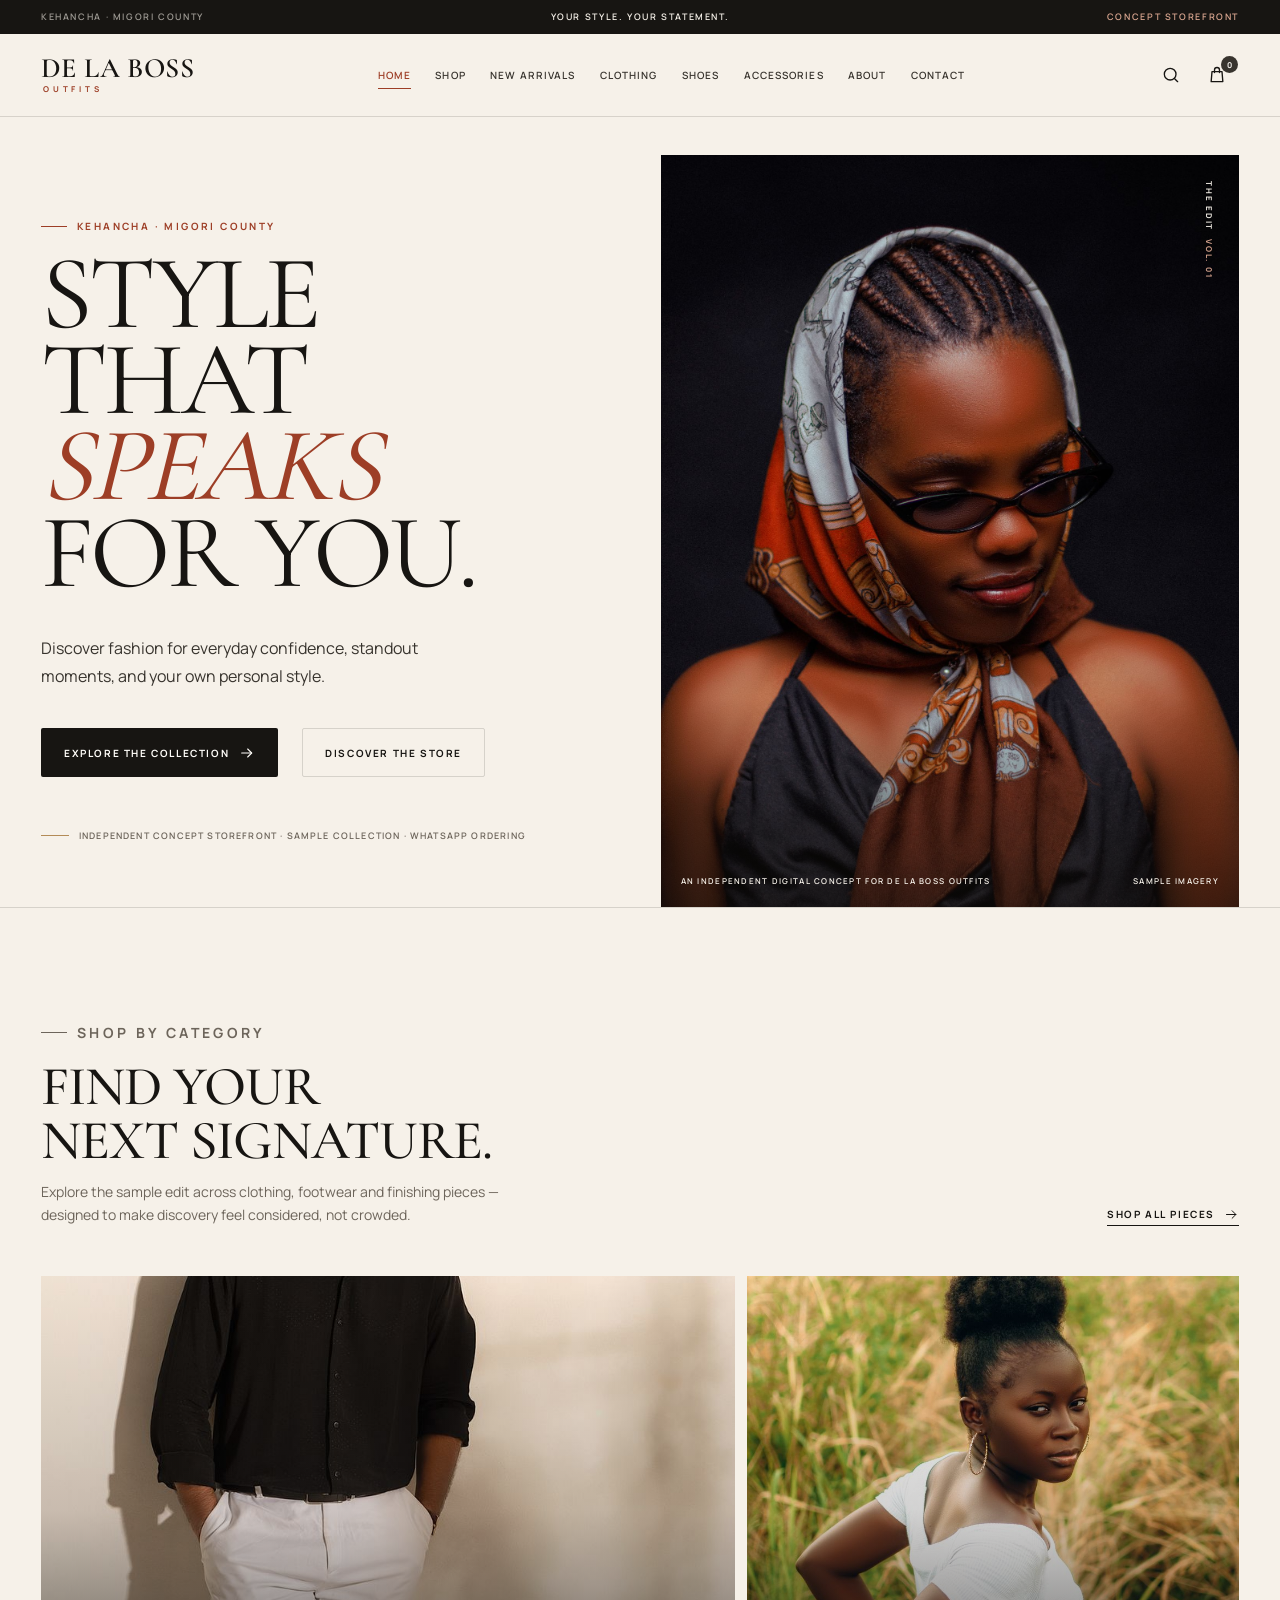
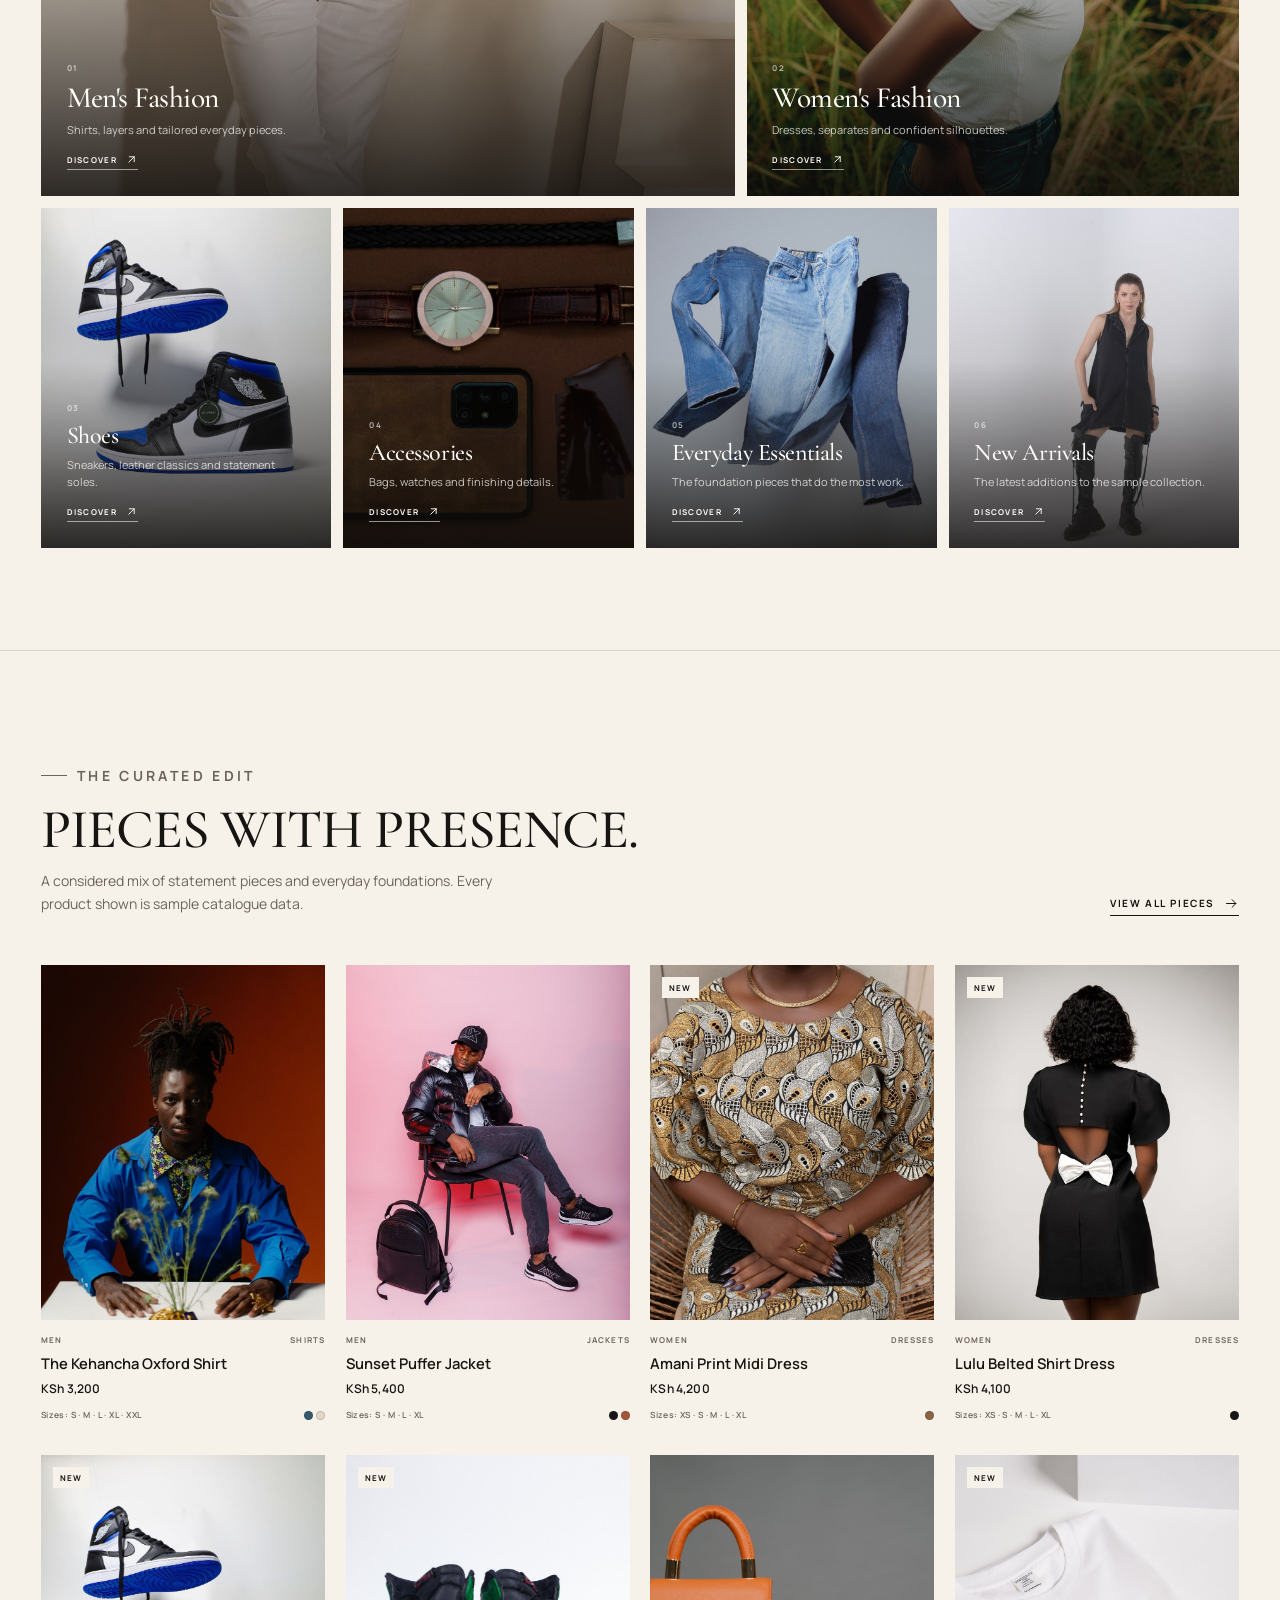
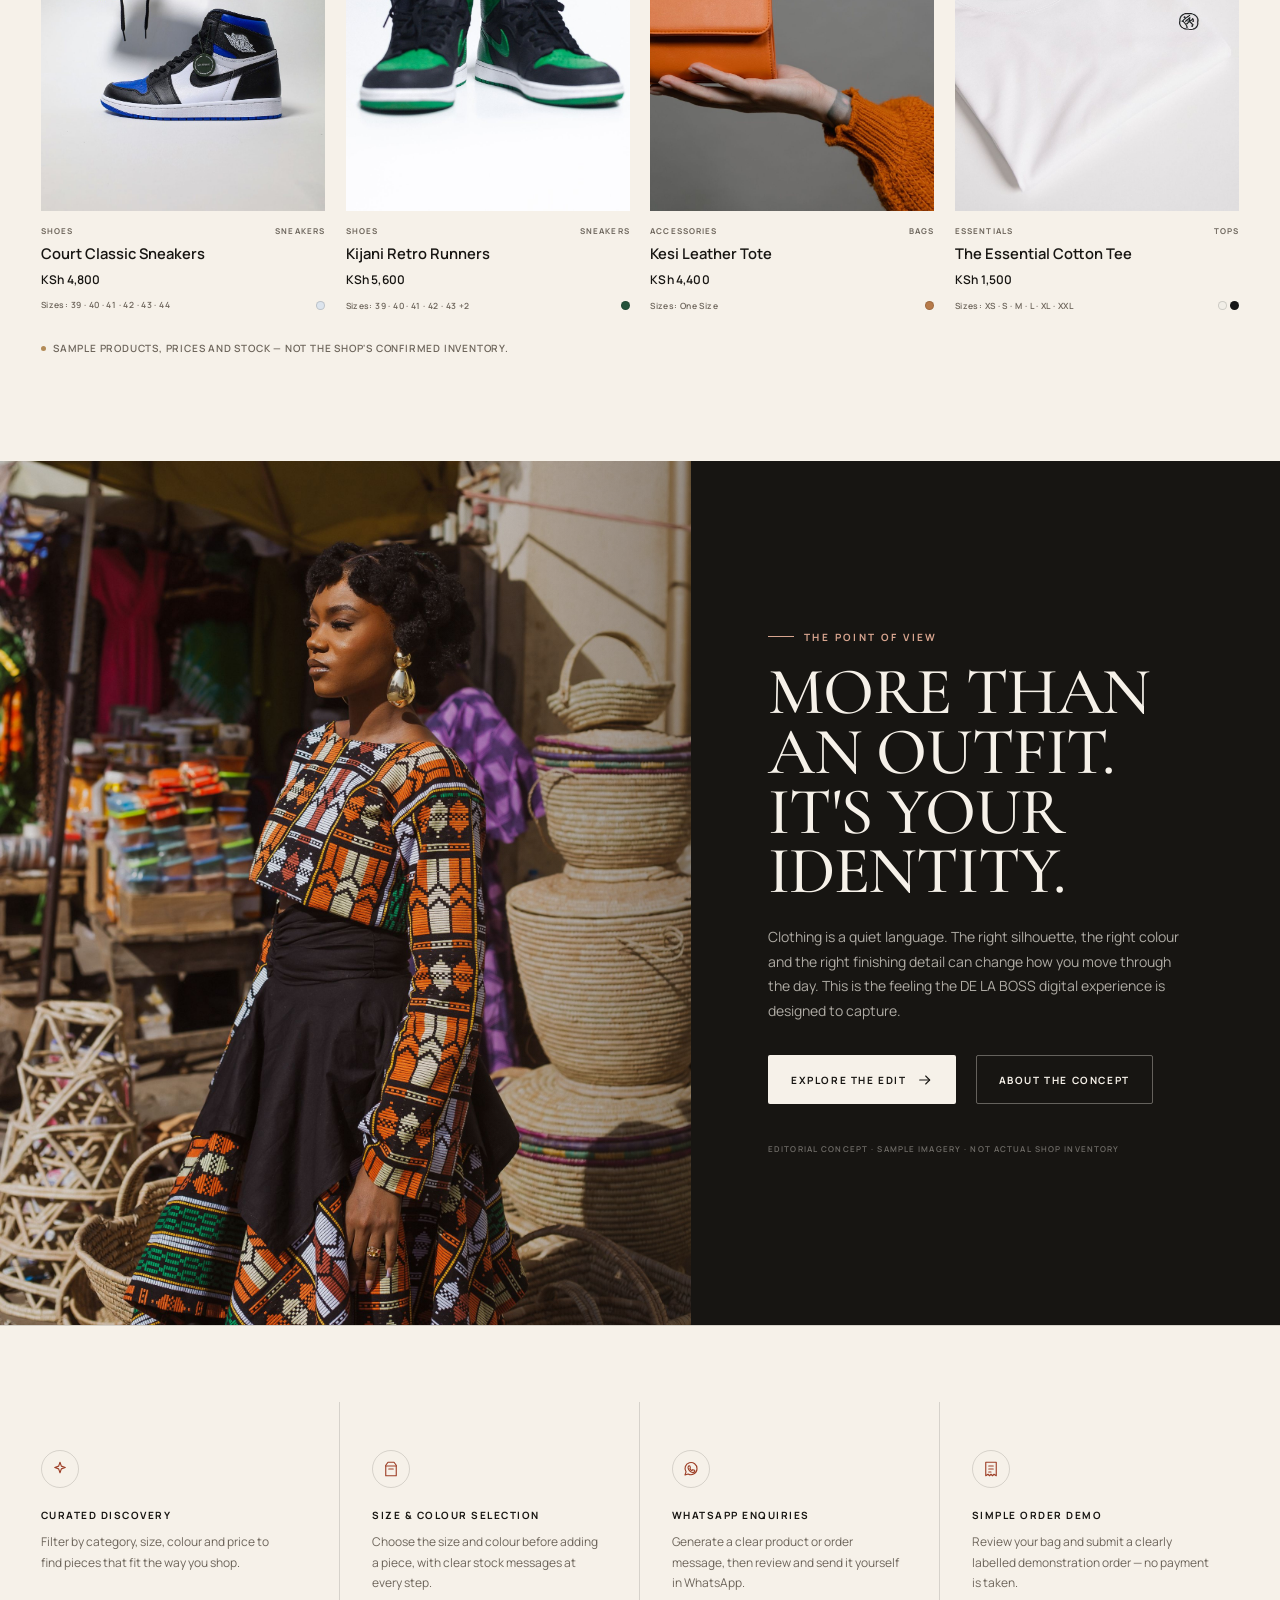
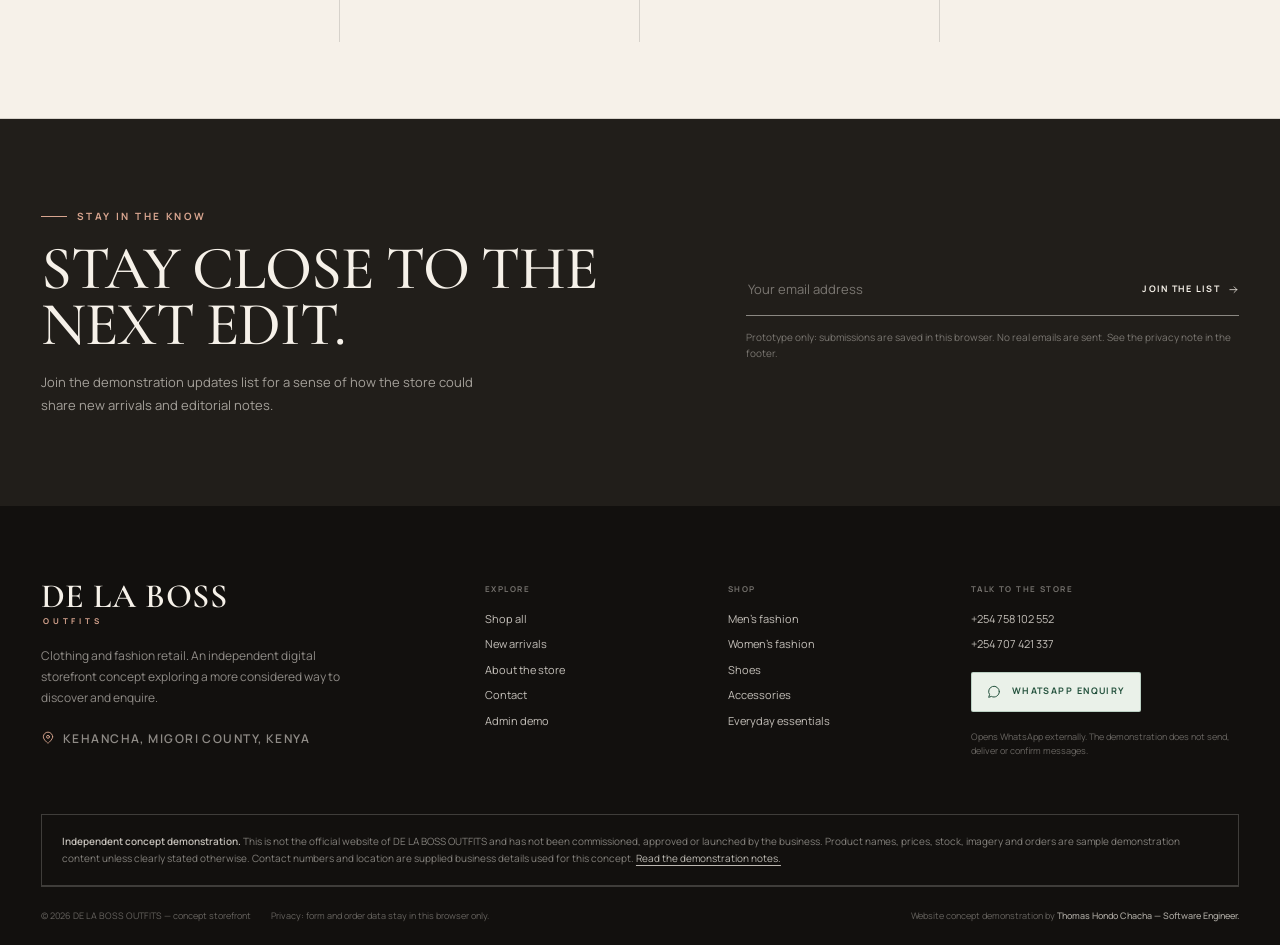
==== index.html @ 01e3ba83 "Concept demo: DE LA BOSS OUTFITS storefront and admin dashboard Static HTML/CSS/JS fashion storefron" ====
<!DOCTYPE html>
<html lang="en-KE">
<head>
  <meta charset="UTF-8">
  <meta name="viewport" content="width=device-width, initial-scale=1">
  <title>DE LA BOSS OUTFITS | Fashion Store Concept — Kehancha</title>
  <meta name="description" content="An independent fashion e-commerce concept for DE LA BOSS OUTFITS in Kehancha, Migori County. Explore sample clothing, shoes and accessories, build a bag and enquire via WhatsApp.">
  <meta name="robots" content="noindex, nofollow">
  <link rel="canonical" href="https://your-domain.example/">
  <meta property="og:type" content="website">
  <meta property="og:title" content="DE LA BOSS OUTFITS | Fashion Store Concept">
  <meta property="og:description" content="Style that speaks for you. An independent digital storefront concept for a Kehancha fashion retailer. Sample catalogue and demonstration ordering.">
  <meta property="og:image" content="https://your-domain.example/assets/images/editorial/hero.jpg">
  <meta property="og:url" content="https://your-domain.example/">
  <meta property="og:locale" content="en_KE">
  <meta name="twitter:card" content="summary_large_image">
  <meta name="theme-color" content="#171512">
  <link rel="icon" href="favicon.svg" type="image/svg+xml">
  <link rel="preload" href="assets/fonts/cormorant-garamond.woff2" as="font" type="font/woff2" crossorigin>
  <link rel="preload" href="assets/fonts/manrope.woff2" as="font" type="font/woff2" crossorigin>
  <link rel="preload" href="assets/images/editorial/hero.jpg" as="image">
  <link rel="stylesheet" href="css/style.css">
  <script src="js/products.js" defer></script>
  <script src="js/app.js" defer></script>
  <script src="js/home.js" defer></script>
</head>
<body data-page="home">
  <a class="skip-link" href="#main">Skip to content</a>

  <div class="announcement" data-announcement-bar>
    <div class="container announcement__inner">
      <span class="announcement__location">KEHANCHA · MIGORI COUNTY</span>
      <span class="announcement__message" data-announcement-text>YOUR STYLE. YOUR STATEMENT.</span>
      <span class="announcement__demo">CONCEPT STOREFRONT</span>
    </div>
  </div>

  <header class="site-header">
    <div class="container header__inner">
      <button class="icon-btn menu-toggle" type="button" data-open-menu aria-label="Open navigation" aria-haspopup="dialog">
        <svg class="icon" viewBox="0 0 24 24" fill="none" stroke="currentColor" stroke-width="1.6" stroke-linecap="round" aria-hidden="true"><path d="M4 7h16M4 12h16M4 17h16"/></svg>
      </button>
      <a class="wordmark" href="index.html" aria-label="DE LA BOSS OUTFITS home">
        <span class="wordmark__main">DE LA BOSS</span>
        <span class="wordmark__sub">OUTFITS</span>
      </a>
      <nav class="main-nav" aria-label="Primary navigation">
        <a href="index.html" aria-current="page">Home</a>
        <a href="shop.html">Shop</a>
        <a href="shop.html?filter=new">New Arrivals</a>
        <a href="shop.html?group=clothing">Clothing</a>
        <a href="shop.html?category=Shoes">Shoes</a>
        <a href="shop.html?category=Accessories">Accessories</a>
        <a href="about.html">About</a>
        <a href="contact.html">Contact</a>
      </nav>
      <div class="header__actions">
        <button class="icon-btn" type="button" data-open-search aria-label="Search the sample collection" aria-haspopup="dialog">
          <svg class="icon" viewBox="0 0 24 24" fill="none" stroke="currentColor" stroke-width="1.6" stroke-linecap="round" aria-hidden="true"><circle cx="11" cy="11" r="7"/><path d="m20 20-3.6-3.6"/></svg>
        </button>
        <a class="icon-btn bag-link" href="cart.html" data-cart-label aria-label="Shopping bag, 0 items">
          <svg class="icon" viewBox="0 0 24 24" fill="none" stroke="currentColor" stroke-width="1.6" stroke-linecap="round" stroke-linejoin="round" aria-hidden="true"><path d="M6 8h12l1 12H5L6 8Z"/><path d="M9 9V6a3 3 0 0 1 6 0v3"/></svg>
          <span class="bag-count is-empty" data-cart-count>0</span>
        </a>
      </div>
    </div>
  </header>

  <main id="main">
    <section class="hero">
      <div class="container hero__grid">
        <div class="hero__content">
          <p class="eyebrow">Kehancha · Migori County</p>
          <h1>STYLE THAT <em>SPEAKS</em> FOR YOU.</h1>
          <p class="hero__lead">Discover fashion for everyday confidence, standout moments, and your own personal style.</p>
          <div class="hero__actions">
            <a class="btn btn--dark" href="shop.html">EXPLORE THE COLLECTION
              <svg class="icon" viewBox="0 0 24 24" fill="none" stroke="currentColor" stroke-width="1.6" stroke-linecap="round" stroke-linejoin="round" aria-hidden="true"><path d="M4 12h15"/><path d="m13 6 6 6-6 6"/></svg>
            </a>
            <a class="btn btn--ghost" href="about.html">DISCOVER THE STORE</a>
          </div>
          <p class="hero__note">Independent concept storefront · Sample collection · WhatsApp ordering</p>
        </div>
        <div class="hero__media">
          <img src="assets/images/editorial/hero.jpg" alt="Editorial portrait of a woman wearing a patterned headscarf and dark top against a charcoal backdrop." width="1500" height="1875" fetchpriority="high">
          <div class="hero__tag" aria-hidden="true">THE EDIT <span>VOL. 01</span></div>
          <div class="hero__caption">
            <span>An independent digital concept for DE LA BOSS OUTFITS</span>
            <span>Sample imagery</span>
          </div>
        </div>
      </div>
    </section>

    <section class="section" aria-labelledby="category-title">
      <div class="container">
        <div class="section-head">
          <div class="section-head__copy">
            <p class="eyebrow">Shop by category</p>
            <h2 id="category-title">FIND YOUR NEXT SIGNATURE.</h2>
            <p>Explore the sample edit across clothing, footwear and finishing pieces — designed to make discovery feel considered, not crowded.</p>
          </div>
          <a class="section-link" href="shop.html">Shop all pieces
            <svg class="icon" viewBox="0 0 24 24" fill="none" stroke="currentColor" stroke-width="1.6" stroke-linecap="round" stroke-linejoin="round" aria-hidden="true"><path d="M4 12h15"/><path d="m13 6 6 6-6 6"/></svg>
          </a>
        </div>

        <div class="category-grid">
          <article class="category-card">
            <img src="assets/images/categories/men.jpg" alt="Editorial menswear photograph of a man wearing a dark shirt and light trousers." width="900" height="1200" loading="lazy">
            <div class="category-card__content">
              <span class="category-card__index">01</span>
              <h3>Men's Fashion</h3>
              <p>Shirts, layers and tailored everyday pieces.</p>
              <span class="category-card__cta">Discover
                <svg class="icon" viewBox="0 0 24 24" fill="none" stroke="currentColor" stroke-width="1.7" stroke-linecap="round" stroke-linejoin="round" aria-hidden="true"><path d="M7 17 17 7"/><path d="M8 7h9v9"/></svg>
              </span>
            </div>
            <a class="category-card__link" href="shop.html?category=Men" aria-label="Shop men's fashion"></a>
          </article>

          <article class="category-card">
            <img src="assets/images/categories/women.jpg" alt="Editorial portrait of a woman wearing a white shirt in an outdoor setting." width="900" height="1200" loading="lazy">
            <div class="category-card__content">
              <span class="category-card__index">02</span>
              <h3>Women's Fashion</h3>
              <p>Dresses, separates and confident silhouettes.</p>
              <span class="category-card__cta">Discover
                <svg class="icon" viewBox="0 0 24 24" fill="none" stroke="currentColor" stroke-width="1.7" stroke-linecap="round" stroke-linejoin="round" aria-hidden="true"><path d="M7 17 17 7"/><path d="M8 7h9v9"/></svg>
              </span>
            </div>
            <a class="category-card__link" href="shop.html?category=Women" aria-label="Shop women's fashion"></a>
          </article>

          <article class="category-card">
            <img src="assets/images/categories/shoes.jpg" alt="Pair of high-top sneakers photographed against a clean background." width="900" height="1200" loading="lazy">
            <div class="category-card__content">
              <span class="category-card__index">03</span>
              <h3>Shoes</h3>
              <p>Sneakers, leather classics and statement soles.</p>
              <span class="category-card__cta">Discover
                <svg class="icon" viewBox="0 0 24 24" fill="none" stroke="currentColor" stroke-width="1.7" stroke-linecap="round" stroke-linejoin="round" aria-hidden="true"><path d="M7 17 17 7"/><path d="M8 7h9v9"/></svg>
              </span>
            </div>
            <a class="category-card__link" href="shop.html?category=Shoes" aria-label="Shop shoes"></a>
          </article>

          <article class="category-card">
            <img src="assets/images/categories/accessories.jpg" alt="Flat lay of a watch, sunglasses and everyday accessories." width="900" height="1200" loading="lazy">
            <div class="category-card__content">
              <span class="category-card__index">04</span>
              <h3>Accessories</h3>
              <p>Bags, watches and finishing details.</p>
              <span class="category-card__cta">Discover
                <svg class="icon" viewBox="0 0 24 24" fill="none" stroke="currentColor" stroke-width="1.7" stroke-linecap="round" stroke-linejoin="round" aria-hidden="true"><path d="M7 17 17 7"/><path d="M8 7h9v9"/></svg>
              </span>
            </div>
            <a class="category-card__link" href="shop.html?category=Accessories" aria-label="Shop accessories"></a>
          </article>

          <article class="category-card">
            <img src="assets/images/categories/essentials.jpg" alt="Folded denim jeans photographed on a neutral background." width="900" height="1200" loading="lazy">
            <div class="category-card__content">
              <span class="category-card__index">05</span>
              <h3>Everyday Essentials</h3>
              <p>The foundation pieces that do the most work.</p>
              <span class="category-card__cta">Discover
                <svg class="icon" viewBox="0 0 24 24" fill="none" stroke="currentColor" stroke-width="1.7" stroke-linecap="round" stroke-linejoin="round" aria-hidden="true"><path d="M7 17 17 7"/><path d="M8 7h9v9"/></svg>
              </span>
            </div>
            <a class="category-card__link" href="shop.html?category=Essentials" aria-label="Shop everyday essentials"></a>
          </article>

          <article class="category-card">
            <img src="assets/images/categories/new.jpg" alt="Fashion editorial portrait of a woman in a black outfit and boots." width="900" height="1200" loading="lazy">
            <div class="category-card__content">
              <span class="category-card__index">06</span>
              <h3>New Arrivals</h3>
              <p>The latest additions to the sample collection.</p>
              <span class="category-card__cta">Discover
                <svg class="icon" viewBox="0 0 24 24" fill="none" stroke="currentColor" stroke-width="1.7" stroke-linecap="round" stroke-linejoin="round" aria-hidden="true"><path d="M7 17 17 7"/><path d="M8 7h9v9"/></svg>
              </span>
            </div>
            <a class="category-card__link" href="shop.html?filter=new" aria-label="Shop new arrivals"></a>
          </article>
        </div>
      </div>
    </section>

    <section class="section section--bordered" aria-labelledby="featured-title">
      <div class="container">
        <div class="section-head">
          <div class="section-head__copy">
            <p class="eyebrow">The curated edit</p>
            <h2 id="featured-title">PIECES WITH PRESENCE.</h2>
            <p>A considered mix of statement pieces and everyday foundations. Every product shown is sample catalogue data.</p>
          </div>
          <a class="section-link" href="shop.html">View all pieces
            <svg class="icon" viewBox="0 0 24 24" fill="none" stroke="currentColor" stroke-width="1.6" stroke-linecap="round" stroke-linejoin="round" aria-hidden="true"><path d="M4 12h15"/><path d="m13 6 6 6-6 6"/></svg>
          </a>
        </div>
        <div class="product-grid" id="featuredProducts" aria-live="polite">
          <p class="shop-no-js">Loading the sample edit…</p>
        </div>
        <p class="sample-note" style="margin-top:28px">Sample products, prices and stock — not the shop's confirmed inventory.</p>
      </div>
    </section>

    <section class="campaign" aria-labelledby="campaign-title">
      <div class="campaign__grid">
        <div class="campaign__media">
          <img src="assets/images/editorial/campaign.jpg" alt="Editorial photograph of a woman in a patterned African-print outfit at an outdoor market." width="1800" height="2250" loading="lazy">
        </div>
        <div class="campaign__content">
          <p class="eyebrow">The point of view</p>
          <h2 id="campaign-title">MORE THAN AN OUTFIT. IT'S YOUR IDENTITY.</h2>
          <p class="campaign__copy">Clothing is a quiet language. The right silhouette, the right colour and the right finishing detail can change how you move through the day. This is the feeling the DE LA BOSS digital experience is designed to capture.</p>
          <div class="campaign__actions">
            <a class="btn btn--light" href="shop.html">Explore the edit
              <svg class="icon" viewBox="0 0 24 24" fill="none" stroke="currentColor" stroke-width="1.6" stroke-linecap="round" stroke-linejoin="round" aria-hidden="true"><path d="M4 12h15"/><path d="m13 6 6 6-6 6"/></svg>
            </a>
            <a class="btn btn--on-dark" href="about.html">About the concept</a>
          </div>
          <p class="campaign__note">Editorial concept · Sample imagery · Not actual shop inventory</p>
        </div>
      </div>
    </section>

    <section class="benefits section--tight" aria-labelledby="benefits-title">
      <div class="container">
        <h2 class="visually-hidden" id="benefits-title">Shopping benefits</h2>
        <div class="benefits__grid">
          <article class="benefit">
            <span class="benefit__icon" aria-hidden="true">
              <svg class="icon" viewBox="0 0 24 24" fill="none" stroke="currentColor" stroke-width="1.5" stroke-linecap="round" stroke-linejoin="round"><path d="m12 3 1.8 5.2L19 10l-5.2 1.8L12 17l-1.8-5.2L5 10l5.2-1.8L12 3Z"/></svg>
            </span>
            <h3>Curated discovery</h3>
            <p>Filter by category, size, colour and price to find pieces that fit the way you shop.</p>
          </article>
          <article class="benefit">
            <span class="benefit__icon" aria-hidden="true">
              <svg class="icon" viewBox="0 0 24 24" fill="none" stroke="currentColor" stroke-width="1.5" stroke-linecap="round" stroke-linejoin="round"><path d="M8 3h8l3 4v14H5V7l3-4Z"/><path d="M5 8h14M9 12h6"/></svg>
            </span>
            <h3>Size &amp; colour selection</h3>
            <p>Choose the size and colour before adding a piece, with clear stock messages at every step.</p>
          </article>
          <article class="benefit">
            <span class="benefit__icon" aria-hidden="true">
              <svg class="icon" viewBox="0 0 24 24" fill="none" stroke="currentColor" stroke-width="1.5" stroke-linecap="round" stroke-linejoin="round"><path d="M20 11.6a8 8 0 0 1-11.8 7L4 20l1.4-4.1A8 8 0 1 1 20 11.6Z"/><path d="M8.6 8.2c.2-.4.4-.5.7-.5h.6c.2 0 .4.1.5.4l.8 1.8c.1.2.1.4 0 .6l-.5.7c-.1.2-.2.3 0 .6.5.8 1.3 1.6 2.2 2.1.3.2.4.1.6-.1l.7-.8c.2-.2.4-.2.6-.1l1.8.8c.2.1.4.3.4.5 0 .5-.2 1.4-.7 1.8-.5.4-1.2.7-1.9.6-1.2-.1-3-.8-4.2-2.1-1.2-1.2-1.9-2.8-2.1-4-.1-.9.1-1.5.5-1.9Z"/></svg>
            </span>
            <h3>WhatsApp enquiries</h3>
            <p>Generate a clear product or order message, then review and send it yourself in WhatsApp.</p>
          </article>
          <article class="benefit">
            <span class="benefit__icon" aria-hidden="true">
              <svg class="icon" viewBox="0 0 24 24" fill="none" stroke="currentColor" stroke-width="1.5" stroke-linecap="round" stroke-linejoin="round"><path d="M5 3h14v18l-3-2-2 2-2-2-2 2-2-2-3 2V3Z"/><path d="M9 8h6M9 12h6M9 16h3"/></svg>
            </span>
            <h3>Simple order demo</h3>
            <p>Review your bag and submit a clearly labelled demonstration order — no payment is taken.</p>
          </article>
        </div>
      </div>
    </section>

    <section class="newsletter" aria-labelledby="newsletter-title">
      <div class="container newsletter__grid">
        <div>
          <p class="eyebrow" style="color:var(--accent-soft)">Stay in the know</p>
          <h2 id="newsletter-title">STAY CLOSE TO THE NEXT EDIT.</h2>
          <p class="newsletter__copy">Join the demonstration updates list for a sense of how the store could share new arrivals and editorial notes.</p>
        </div>
        <div class="newsletter__form">
          <form class="subscribe-form" data-newsletter-form novalidate>
            <label class="visually-hidden" for="newsletterEmail">Email address</label>
            <input id="newsletterEmail" type="email" name="email" placeholder="Your email address" autocomplete="email" required>
            <button type="submit">Join the list
              <svg class="icon" viewBox="0 0 24 24" fill="none" stroke="currentColor" stroke-width="1.6" stroke-linecap="round" stroke-linejoin="round" aria-hidden="true"><path d="M4 12h15"/><path d="m13 6 6 6-6 6"/></svg>
            </button>
          </form>
          <p class="newsletter__note">Prototype only: submissions are saved in this browser. No real emails are sent. See the privacy note in the footer.</p>
          <p class="form-feedback" data-newsletter-feedback role="status" hidden></p>
        </div>
      </div>
    </section>
  </main>

  <footer class="site-footer">
    <div class="container">
      <div class="footer__grid">
        <div class="footer__brand">
          <a class="wordmark" href="index.html" aria-label="DE LA BOSS OUTFITS home">
            <span class="wordmark__main">DE LA BOSS</span>
            <span class="wordmark__sub">OUTFITS</span>
          </a>
          <p>Clothing and fashion retail. An independent digital storefront concept exploring a more considered way to discover and enquire.</p>
          <p class="footer__location">
            <svg class="icon" viewBox="0 0 24 24" fill="none" stroke="currentColor" stroke-width="1.6" stroke-linecap="round" stroke-linejoin="round" aria-hidden="true"><path d="M20 10c0 5-8 11-8 11s-8-6-8-11a8 8 0 1 1 16 0Z"/><circle cx="12" cy="10" r="2.5"/></svg>
            Kehancha, Migori County, Kenya
          </p>
        </div>

        <div class="footer__col">
          <h3>Explore</h3>
          <div class="footer__links">
            <a href="shop.html">Shop all</a>
            <a href="shop.html?filter=new">New arrivals</a>
            <a href="about.html">About the store</a>
            <a href="contact.html">Contact</a>
            <a href="admin.html">Admin demo</a>
          </div>
        </div>

        <div class="footer__col">
          <h3>Shop</h3>
          <div class="footer__links">
            <a href="shop.html?category=Men">Men's fashion</a>
            <a href="shop.html?category=Women">Women's fashion</a>
            <a href="shop.html?category=Shoes">Shoes</a>
            <a href="shop.html?category=Accessories">Accessories</a>
            <a href="shop.html?category=Essentials">Everyday essentials</a>
          </div>
        </div>

        <div class="footer__col">
          <h3>Talk to the store</h3>
          <div class="footer__contact">
            <a href="tel:+254758102552" data-phone-primary data-phone-label>+254 758 102 552</a>
            <a href="tel:+254707421337" data-phone-secondary data-phone-label>+254 707 421 337</a>
            <a class="btn btn--whatsapp btn--small" href="#" data-whatsapp-link>
              <svg class="icon" viewBox="0 0 24 24" fill="none" stroke="currentColor" stroke-width="1.5" stroke-linecap="round" stroke-linejoin="round" aria-hidden="true"><path d="M20 11.6a8 8 0 0 1-11.8 7L4 20l1.4-4.1A8 8 0 1 1 20 11.6Z"/></svg>
              WhatsApp enquiry
            </a>
            <p class="footer__contact-note">Opens WhatsApp externally. The demonstration does not send, deliver or confirm messages.</p>
          </div>
        </div>
      </div>

      <div class="footer__demo">
        <strong>Independent concept demonstration.</strong> This is not the official website of DE LA BOSS OUTFITS and has not been commissioned, approved or launched by the business. Product names, prices, stock, imagery and orders are sample demonstration content unless clearly stated otherwise. Contact numbers and location are supplied business details used for this concept. <a href="about.html#about-demo" style="text-decoration:underline;text-underline-offset:3px;color:rgba(246,241,233,.75)">Read the demonstration notes.</a>
      </div>

      <div class="footer__bottom">
        <div class="footer__legal">
          <span>© <span data-year>2026</span> DE LA BOSS OUTFITS — concept storefront</span>
          <span>Privacy: form and order data stay in this browser only.</span>
        </div>
        <p class="footer__credit">Website concept demonstration by <strong>Thomas Hondo Chacha — Software Engineer.</strong></p>
      </div>
    </div>
  </footer>
</body>
</html>
---- css/style.css ----
/* ==========================================================================
   DE LA BOSS OUTFITS — shared design system and storefront styles
   Mobile-first, editorial, no framework.
   ========================================================================== */

@font-face {
  font-family: "Cormorant Garamond";
  src: url("../assets/fonts/cormorant-garamond.woff2") format("woff2");
  font-weight: 300 700;
  font-style: normal;
  font-display: swap;
}

@font-face {
  font-family: "Manrope";
  src: url("../assets/fonts/manrope.woff2") format("woff2");
  font-weight: 300 800;
  font-style: normal;
  font-display: swap;
}

:root {
  /* Colour */
  --ink: #171512;
  --ink-2: #211e1a;
  --ink-3: #38342e;
  --paper: #f6f1e9;
  --paper-2: #eee7dc;
  --paper-3: #e4dbcd;
  --white: #fffdf9;
  --accent: #9d3e26;
  --accent-dark: #7d2f1b;
  --accent-soft: #d8a58f;
  --gold: #b38b57;
  --muted: #6d655b;
  --muted-light: #6e675e;
  --line: rgba(23, 21, 18, 0.14);
  --line-light: rgba(246, 241, 233, 0.2);
  --success: #2f6b51;
  --warning: #9b6a19;
  --danger: #9b3228;

  /* Type */
  --font-display: "Cormorant Garamond", "Times New Roman", Georgia, serif;
  --font-sans: "Manrope", "Segoe UI", Arial, sans-serif;
  --tracking-wide: 0.16em;
  --tracking-wider: 0.24em;

  /* Space */
  --gutter: clamp(1.25rem, 3.2vw, 2.75rem);
  --section-y: clamp(4.5rem, 8vw, 7.5rem);
  --container: 1320px;
  --header-h: 82px;

  /* Surfaces */
  --shadow-soft: 0 24px 60px rgba(32, 25, 18, 0.1);
  --shadow-lift: 0 30px 70px rgba(32, 25, 18, 0.16);

  /* Motion */
  --ease: cubic-bezier(0.22, 0.61, 0.36, 1);
  --speed: 220ms;

  --radius: 2px;
}

*,
*::before,
*::after {
  box-sizing: border-box;
}

html {
  scroll-behavior: smooth;
  -webkit-text-size-adjust: 100%;
}

body {
  margin: 0;
  min-width: 320px;
  min-height: 100vh;
  background: var(--paper);
  color: var(--ink);
  font-family: var(--font-sans);
  font-size: 15px;
  line-height: 1.65;
  overflow-x: clip;
  -webkit-font-smoothing: antialiased;
  text-rendering: optimizeLegibility;
}

body.nav-open {
  overflow: hidden;
}

img,
svg,
video {
  display: block;
  max-width: 100%;
}

img {
  height: auto;
}

button,
input,
select,
textarea {
  font: inherit;
  color: inherit;
}

button {
  border: 0;
  background: none;
  cursor: pointer;
}

a {
  color: inherit;
  text-decoration: none;
}

p,
h1,
h2,
h3,
h4,
h5,
h6,
figure,
blockquote {
  margin: 0;
}

ul,
ol {
  margin: 0;
  padding: 0;
  list-style: none;
}

fieldset {
  margin: 0;
  padding: 0;
  border: 0;
  min-width: 0;
}

legend {
  padding: 0;
}

::selection {
  background: var(--accent);
  color: var(--white);
}

:focus-visible {
  outline: 2px solid var(--accent);
  outline-offset: 3px;
}

.icon {
  width: 1.25em;
  height: 1.25em;
  flex: 0 0 auto;
}

.visually-hidden {
  position: absolute !important;
  width: 1px !important;
  height: 1px !important;
  padding: 0 !important;
  margin: -1px !important;
  overflow: hidden !important;
  clip: rect(0, 0, 0, 0) !important;
  white-space: nowrap !important;
  border: 0 !important;
}

.skip-link {
  position: fixed;
  top: 12px;
  left: 12px;
  z-index: 2000;
  transform: translateY(-160%);
  padding: 12px 18px;
  background: var(--ink);
  color: var(--white);
  font-size: 12px;
  text-transform: uppercase;
  letter-spacing: var(--tracking-wide);
  transition: transform var(--speed) var(--ease);
}

.skip-link:focus {
  transform: translateY(0);
}

.container {
  width: min(calc(100% - (var(--gutter) * 2)), var(--container));
  margin-inline: auto;
}

.container--narrow {
  width: min(calc(100% - (var(--gutter) * 2)), 960px);
  margin-inline: auto;
}

.section {
  padding-block: var(--section-y);
}

.section--tight {
  padding-block: clamp(3.5rem, 6vw, 5rem);
}

.section--bordered {
  border-top: 1px solid var(--line);
}

.eyebrow {
  display: flex;
  align-items: center;
  gap: 10px;
  margin-bottom: 18px;
  color: var(--accent);
  font-size: 10px;
  font-weight: 700;
  letter-spacing: var(--tracking-wider);
  line-height: 1.4;
  text-transform: uppercase;
}

.eyebrow::before {
  content: "";
  width: 26px;
  height: 1px;
  background: currentColor;
}

.eyebrow--plain::before {
  display: none;
}

.display-title,
h1,
h2,
h3 {
  font-family: var(--font-display);
  font-weight: 500;
  line-height: 0.98;
  letter-spacing: -0.018em;
}

.section-head {
  display: flex;
  align-items: flex-end;
  justify-content: space-between;
  gap: 30px;
  margin-bottom: clamp(1.8rem, 4vw, 3.1rem);
}

.section-head__copy {
  max-width: 660px;
}

.section-head h2 {
  font-size: clamp(2.45rem, 4.3vw, 4.35rem);
  text-wrap: balance;
}

.section-head p {
  max-width: 480px;
  margin-top: 12px;
  color: var(--muted);
  font-size: 14px;
}

.section-link {
  display: inline-flex;
  align-items: center;
  gap: 9px;
  flex: 0 0 auto;
  padding-bottom: 3px;
  border-bottom: 1px solid var(--ink);
  font-size: 10px;
  font-weight: 700;
  letter-spacing: var(--tracking-wide);
  text-transform: uppercase;
  transition: color var(--speed) var(--ease), border-color var(--speed) var(--ease);
}

.section-link .icon {
  width: 15px;
  height: 15px;
  transition: transform var(--speed) var(--ease);
}

.section-link:hover {
  color: var(--accent);
  border-color: var(--accent);
}

.section-link:hover .icon {
  transform: translateX(3px);
}

.small-note {
  color: var(--muted);
  font-size: 11px;
  line-height: 1.6;
}

.sample-note {
  display: inline-flex;
  align-items: center;
  gap: 7px;
  color: var(--muted);
  font-size: 10px;
  font-weight: 600;
  letter-spacing: 0.08em;
  line-height: 1.5;
  text-transform: uppercase;
}

.sample-note::before {
  content: "";
  width: 5px;
  height: 5px;
  border-radius: 50%;
  background: var(--gold);
}

/* Buttons
   ========================================================================== */

.btn {
  display: inline-flex;
  align-items: center;
  justify-content: center;
  gap: 10px;
  min-height: 49px;
  padding: 14px 22px;
  border: 1px solid transparent;
  border-radius: var(--radius);
  background: var(--ink);
  color: var(--white);
  font-size: 10px;
  font-weight: 700;
  letter-spacing: 0.16em;
  line-height: 1.2;
  text-align: center;
  text-transform: uppercase;
  cursor: pointer;
  transition:
    background var(--speed) var(--ease),
    color var(--speed) var(--ease),
    border-color var(--speed) var(--ease),
    transform var(--speed) var(--ease);
}

.btn .icon {
  width: 16px;
  height: 16px;
}

.btn:hover {
  background: var(--accent);
  color: var(--white);
}

.btn:active {
  transform: translateY(1px);
}

.btn:disabled {
  cursor: not-allowed;
  opacity: 0.45;
  transform: none;
}

.btn--dark {
  background: var(--ink);
}

.btn--accent {
  background: var(--accent);
}

.btn--accent:hover {
  background: var(--accent-dark);
}

.btn--light {
  background: var(--paper);
  color: var(--ink);
}

.btn--light:hover {
  background: var(--white);
  color: var(--ink);
}

.btn--ghost {
  border-color: var(--line);
  background: transparent;
  color: var(--ink);
}

.btn--ghost:hover {
  border-color: var(--ink);
  background: transparent;
  color: var(--ink);
}

.btn--on-dark {
  border-color: rgba(246, 241, 233, 0.35);
  background: transparent;
  color: var(--paper);
}

.btn--on-dark:hover {
  border-color: var(--paper);
  background: var(--paper);
  color: var(--ink);
}

.btn--whatsapp {
  border-color: rgba(47, 107, 81, 0.25);
  background: #eaf1e9;
  color: #24523d;
}

.btn--whatsapp:hover {
  background: #dce9db;
  color: #183c2c;
}

.btn--full {
  width: 100%;
}

.btn--small {
  min-height: 40px;
  padding: 10px 14px;
  font-size: 9px;
}

.btn--text {
  min-height: 44px;
  padding: 10px 0;
  border: 0;
  border-bottom: 1px solid var(--ink);
  border-radius: 0;
  background: transparent;
  color: var(--ink);
}

.btn--text:hover {
  background: transparent;
  color: var(--accent);
  border-color: var(--accent);
}

.icon-btn {
  display: inline-flex;
  align-items: center;
  justify-content: center;
  width: 44px;
  height: 44px;
  border-radius: 50%;
  color: inherit;
  transition: background var(--speed) var(--ease), color var(--speed) var(--ease);
}

.icon-btn:hover {
  background: var(--paper-2);
}

.icon-btn .icon {
  width: 20px;
  height: 20px;
}

.text-link {
  display: inline-flex;
  align-items: center;
  gap: 9px;
  padding: 0;
  color: inherit;
  font-size: 11px;
  font-weight: 600;
  letter-spacing: 0.08em;
  text-align: left;
  text-transform: uppercase;
}

.text-link .icon {
  width: 16px;
  height: 16px;
}

.text-link:hover {
  color: var(--accent);
}

/* Announcement and header
   ========================================================================== */

.announcement {
  background: var(--ink);
  color: var(--paper);
  font-size: 9px;
  font-weight: 600;
  letter-spacing: 0.18em;
  text-transform: uppercase;
}

.announcement[hidden] {
  display: none;
}

.announcement__inner {
  display: grid;
  grid-template-columns: 1fr auto 1fr;
  align-items: center;
  min-height: 34px;
  gap: 20px;
}

.announcement__location {
  color: rgba(246, 241, 233, 0.6);
}

.announcement__message {
  text-align: center;
}

.announcement__demo {
  justify-self: end;
  color: var(--accent-soft);
}

.site-header {
  position: sticky;
  top: 0;
  z-index: 100;
  border-bottom: 1px solid var(--line);
  background: rgba(246, 241, 233, 0.97);
}

.header__inner {
  display: grid;
  grid-template-columns: auto 1fr auto;
  align-items: center;
  min-height: var(--header-h);
  gap: clamp(20px, 3vw, 50px);
}

.wordmark {
  display: inline-flex;
  flex-direction: column;
  align-items: flex-start;
  line-height: 1;
  white-space: nowrap;
}

.wordmark__main {
  font-family: var(--font-display);
  font-size: 28px;
  font-weight: 600;
  letter-spacing: 0.015em;
  line-height: 0.85;
}

.wordmark__sub {
  margin-top: 5px;
  padding-left: 2px;
  color: var(--accent);
  font-family: var(--font-sans);
  font-size: 8px;
  font-weight: 700;
  letter-spacing: 0.48em;
  line-height: 1;
}

.wordmark--small .wordmark__main {
  font-size: 23px;
}

.wordmark--small .wordmark__sub {
  font-size: 7px;
}

.main-nav {
  display: flex;
  align-items: center;
  justify-content: center;
  gap: clamp(14px, 1.9vw, 28px);
}

.main-nav a {
  position: relative;
  padding: 8px 0;
  color: var(--ink-3);
  font-size: 10px;
  font-weight: 600;
  letter-spacing: 0.11em;
  text-transform: uppercase;
  white-space: nowrap;
  transition: color var(--speed) var(--ease);
}

.main-nav a::after {
  content: "";
  position: absolute;
  right: 0;
  bottom: 2px;
  left: 0;
  height: 1px;
  background: var(--accent);
  transform: scaleX(0);
  transform-origin: left;
  transition: transform var(--speed) var(--ease);
}

.main-nav a:hover,
.main-nav a[aria-current="page"] {
  color: var(--accent);
}

.main-nav a:hover::after,
.main-nav a[aria-current="page"]::after {
  transform: scaleX(1);
}

.header__actions {
  display: flex;
  align-items: center;
  justify-content: flex-end;
  gap: 2px;
}

.bag-link {
  position: relative;
}

.bag-count {
  position: absolute;
  top: 3px;
  right: 1px;
  display: inline-flex;
  align-items: center;
  justify-content: center;
  min-width: 17px;
  height: 17px;
  padding: 0 4px;
  border-radius: 50%;
  background: var(--accent);
  color: var(--white);
  font-size: 8px;
  font-weight: 700;
  line-height: 1;
}

.bag-count.is-empty {
  background: var(--ink-3);
}

.menu-toggle {
  display: none;
}

/* Home hero
   ========================================================================== */

.hero {
  position: relative;
  padding-top: clamp(1.25rem, 3vw, 2.5rem);
  border-bottom: 1px solid var(--line);
}

.hero__grid {
  display: grid;
  grid-template-columns: minmax(0, 0.98fr) minmax(0, 1.02fr);
  align-items: stretch;
  gap: clamp(2rem, 5vw, 5.5rem);
  min-height: clamp(580px, 72vh, 760px);
}

.hero__content {
  display: flex;
  flex-direction: column;
  justify-content: center;
  padding-block: clamp(2.4rem, 5vw, 5.5rem);
}

.hero h1 {
  max-width: 720px;
  font-size: clamp(4.35rem, 8.2vw, 8.6rem);
  font-weight: 400;
  line-height: 0.82;
  letter-spacing: -0.035em;
  text-wrap: balance;
}

.hero h1 em {
  color: var(--accent);
  font-weight: 400;
}

.hero__lead {
  max-width: 450px;
  margin-top: clamp(1.5rem, 3vw, 2.4rem);
  color: var(--ink-3);
  font-size: clamp(14px, 1.25vw, 16px);
  line-height: 1.75;
}

.hero__actions {
  display: flex;
  flex-wrap: wrap;
  align-items: center;
  gap: 12px 24px;
  margin-top: clamp(1.6rem, 3vw, 2.4rem);
}

.hero__note {
  display: flex;
  align-items: center;
  gap: 10px;
  margin-top: clamp(2rem, 4vw, 3.4rem);
  color: var(--muted);
  font-size: 9px;
  font-weight: 600;
  letter-spacing: 0.13em;
  text-transform: uppercase;
}

.hero__note::before {
  content: "";
  width: 28px;
  height: 1px;
  background: var(--gold);
}

.hero__media {
  position: relative;
  min-height: 520px;
  overflow: hidden;
  background: #1a1715;
}

.hero__media img {
  width: 100%;
  height: 100%;
  min-height: inherit;
  object-fit: cover;
  object-position: 50% 34%;
}

.hero__media::after {
  content: "";
  position: absolute;
  inset: auto 0 0;
  height: 28%;
  background: linear-gradient(to top, rgba(15, 13, 11, 0.62), transparent);
  pointer-events: none;
}

.hero__tag {
  position: absolute;
  top: 26px;
  right: 24px;
  z-index: 1;
  display: flex;
  align-items: center;
  gap: 8px;
  color: var(--paper);
  font-size: 8px;
  font-weight: 700;
  letter-spacing: 0.22em;
  line-height: 1.5;
  text-transform: uppercase;
  writing-mode: vertical-rl;
}

.hero__tag span {
  color: var(--accent-soft);
}

.hero__caption {
  position: absolute;
  right: 20px;
  bottom: 20px;
  left: 20px;
  z-index: 1;
  display: flex;
  align-items: center;
  justify-content: space-between;
  gap: 16px;
  color: var(--paper);
  font-size: 8px;
  font-weight: 600;
  letter-spacing: 0.16em;
  line-height: 1.5;
  text-transform: uppercase;
}

.hero__caption span:last-child {
  text-align: right;
}

/* Category cards
   ========================================================================== */

.category-grid {
  display: grid;
  grid-template-columns: repeat(12, minmax(0, 1fr));
  gap: 12px;
}

.category-card {
  position: relative;
  min-height: 360px;
  overflow: hidden;
  background: var(--ink-2);
  color: var(--white);
  isolation: isolate;
}

.category-card:nth-child(1) {
  grid-column: span 7;
  min-height: 520px;
}

.category-card:nth-child(2) {
  grid-column: span 5;
  min-height: 520px;
}

.category-card:nth-child(n + 3) {
  grid-column: span 3;
  min-height: 340px;
}

.category-card img {
  position: absolute;
  inset: 0;
  z-index: -2;
  width: 100%;
  height: 100%;
  object-fit: cover;
  transition: transform 750ms var(--ease);
}

.category-card::after {
  content: "";
  position: absolute;
  inset: 0;
  z-index: -1;
  background: linear-gradient(to top, rgba(14, 12, 10, 0.86) 0%, rgba(14, 12, 10, 0.18) 55%, rgba(14, 12, 10, 0.02) 100%);
  transition: opacity var(--speed) var(--ease);
}

.category-card__content {
  position: absolute;
  right: 0;
  bottom: 0;
  left: 0;
  padding: clamp(18px, 2vw, 30px);
}

.category-card__index {
  display: block;
  margin-bottom: 9px;
  color: rgba(255, 253, 249, 0.65);
  font-size: 8px;
  font-weight: 700;
  letter-spacing: 0.18em;
}

.category-card h3 {
  font-size: clamp(1.7rem, 2.3vw, 2.55rem);
  line-height: 1;
}

.category-card:nth-child(n + 3) h3 {
  font-size: clamp(1.5rem, 1.8vw, 2rem);
}

.category-card p {
  max-width: 330px;
  margin-top: 8px;
  color: rgba(255, 253, 249, 0.75);
  font-size: 11px;
  line-height: 1.55;
}

.category-card__cta {
  display: inline-flex;
  align-items: center;
  gap: 8px;
  margin-top: 15px;
  padding-bottom: 3px;
  border-bottom: 1px solid rgba(255, 253, 249, 0.55);
  font-size: 8px;
  font-weight: 700;
  letter-spacing: 0.16em;
  text-transform: uppercase;
}

.category-card__cta .icon {
  width: 13px;
  height: 13px;
  transition: transform var(--speed) var(--ease);
}

.category-card:hover img {
  transform: scale(1.035);
}

.category-card:hover::after {
  opacity: 0.93;
}

.category-card:hover .category-card__cta .icon {
  transform: translate(2px, -2px);
}

.category-card:focus-within img {
  transform: scale(1.035);
}

.category-card__link {
  position: absolute;
  inset: 0;
  z-index: 2;
}

.category-card__link:focus-visible {
  outline-color: var(--paper);
  outline-offset: -6px;
}

/* Product cards
   ========================================================================== */

.product-grid {
  display: grid;
  grid-template-columns: repeat(4, minmax(0, 1fr));
  gap: clamp(20px, 2.6vw, 36px) clamp(12px, 1.6vw, 22px);
}

.product-card {
  min-width: 0;
}

.product-card__media {
  position: relative;
  overflow: hidden;
  aspect-ratio: 4 / 5;
  background: var(--paper-2);
}

.product-card__image-link {
  display: block;
  width: 100%;
  height: 100%;
}

.product-card__media img {
  width: 100%;
  height: 100%;
  object-fit: cover;
  transition: transform 650ms var(--ease), filter var(--speed) var(--ease);
}

.product-card:hover .product-card__media img {
  transform: scale(1.025);
}

.product-card.is-sold-out .product-card__media img {
  filter: saturate(0.6);
  opacity: 0.78;
}

.product-card__badges {
  position: absolute;
  top: 12px;
  left: 12px;
  z-index: 2;
  display: flex;
  flex-direction: column;
  align-items: flex-start;
  gap: 5px;
  pointer-events: none;
}

.badge {
  display: inline-flex;
  align-items: center;
  justify-content: center;
  min-height: 21px;
  padding: 4px 7px;
  background: var(--paper);
  color: var(--ink);
  font-size: 8px;
  font-weight: 700;
  letter-spacing: 0.14em;
  line-height: 1;
  text-transform: uppercase;
}

.badge--new {
  background: var(--paper);
}

.badge--sale {
  background: var(--accent);
  color: var(--white);
}

.badge--out {
  background: var(--ink);
  color: var(--paper);
}

.product-card__actions {
  position: absolute;
  right: 10px;
  bottom: 10px;
  left: 10px;
  z-index: 3;
  display: flex;
  gap: 6px;
  opacity: 0;
  transform: translateY(8px);
  transition: opacity var(--speed) var(--ease), transform var(--speed) var(--ease);
}

.product-card:hover .product-card__actions,
.product-card:focus-within .product-card__actions {
  opacity: 1;
  transform: translateY(0);
}

.product-card__action,
.product-card__icon-action {
  display: inline-flex;
  align-items: center;
  justify-content: center;
  min-height: 41px;
  border: 1px solid rgba(255, 253, 249, 0.2);
  border-radius: var(--radius);
  background: rgba(23, 21, 18, 0.93);
  color: var(--paper);
  font-size: 8px;
  font-weight: 700;
  letter-spacing: 0.13em;
  text-transform: uppercase;
  transition: background var(--speed) var(--ease);
}

.product-card__action {
  flex: 1;
}

.product-card__icon-action {
  width: 41px;
  flex: 0 0 41px;
}

.product-card__action:hover,
.product-card__icon-action:hover {
  background: var(--accent);
}

.product-card__action:disabled {
  opacity: 0.6;
  cursor: not-allowed;
}

.product-card__icon-action .icon {
  width: 15px;
  height: 15px;
}

.product-card__info {
  padding-top: 14px;
}

.product-card__meta {
  display: flex;
  justify-content: space-between;
  gap: 12px;
  color: var(--muted);
  font-size: 8px;
  font-weight: 700;
  letter-spacing: 0.14em;
  line-height: 1.4;
  text-transform: uppercase;
}

.product-card__meta span:last-child {
  color: var(--muted-light);
  text-align: right;
}

.product-card__title {
  margin-top: 8px;
  font-family: var(--font-sans);
  font-size: clamp(13px, 1.15vw, 15px);
  font-weight: 600;
  letter-spacing: 0;
  line-height: 1.35;
}

.product-card__title a {
  background-image: linear-gradient(var(--ink), var(--ink));
  background-repeat: no-repeat;
  background-position: 0 100%;
  background-size: 0 1px;
  transition: background-size var(--speed) var(--ease), color var(--speed) var(--ease);
}

.product-card__title a:hover {
  color: var(--accent);
  background-size: 100% 1px;
}

.product-card__price {
  display: flex;
  align-items: baseline;
  flex-wrap: wrap;
  gap: 8px;
  margin-top: 6px;
}

.price {
  font-size: 12px;
  font-weight: 600;
  letter-spacing: 0.015em;
}

.price--large {
  font-size: clamp(1.35rem, 1.8vw, 1.75rem);
  font-weight: 500;
}

.price-old {
  color: var(--muted-light);
  font-size: 11px;
  text-decoration: line-through;
}

.product-card__details {
  display: flex;
  align-items: center;
  justify-content: space-between;
  gap: 8px;
  margin-top: 9px;
}

.product-card__sizes {
  color: var(--muted);
  font-size: 8.5px;
  font-weight: 600;
  letter-spacing: 0.045em;
}

.product-card__colors {
  display: flex;
  align-items: center;
  gap: 6px;
}

.swatch-row {
  display: inline-flex;
  align-items: center;
  gap: 3px;
}

.swatch {
  display: inline-block;
  width: 15px;
  height: 15px;
  border: 1px solid rgba(23, 21, 18, 0.16);
  border-radius: 50%;
  background: var(--swatch, #8d8277);
  box-shadow: inset 0 0 0 2px rgba(255, 253, 249, 0.5);
}

.swatch--small {
  width: 9px;
  height: 9px;
  box-shadow: none;
}

.product-card__colour-label {
  display: none;
}

/* Editorial campaign
   ========================================================================== */

.campaign {
  background: var(--ink);
  color: var(--paper);
}

.campaign__grid {
  display: grid;
  grid-template-columns: minmax(0, 1.08fr) minmax(0, 0.92fr);
  min-height: clamp(520px, 66vw, 700px);
}

.campaign__media {
  position: relative;
  min-height: 430px;
  overflow: hidden;
}

.campaign__media img {
  width: 100%;
  height: 100%;
  object-fit: cover;
  object-position: 50% 38%;
}

.campaign__media::after {
  content: "";
  position: absolute;
  inset: 0;
  background: linear-gradient(to right, transparent 60%, rgba(23, 21, 18, 0.35));
}

.campaign__content {
  display: flex;
  flex-direction: column;
  justify-content: center;
  padding: clamp(2.5rem, 6vw, 6rem);
}

.campaign__content .eyebrow {
  color: var(--accent-soft);
}

.campaign h2 {
  max-width: 620px;
  font-size: clamp(2.7rem, 5.2vw, 5.6rem);
  line-height: 0.9;
  text-wrap: balance;
}

.campaign__copy {
  max-width: 420px;
  margin-top: 24px;
  color: rgba(246, 241, 233, 0.68);
  font-size: 14px;
  line-height: 1.75;
}

.campaign__actions {
  display: flex;
  align-items: center;
  flex-wrap: wrap;
  gap: 20px;
  margin-top: 32px;
}

.campaign__note {
  margin-top: 38px;
  color: rgba(246, 241, 233, 0.4);
  font-size: 8px;
  font-weight: 600;
  letter-spacing: 0.14em;
  text-transform: uppercase;
}

/* Benefits
   ========================================================================== */

.benefits {
  border-top: 1px solid var(--line);
  border-bottom: 1px solid var(--line);
}

.benefits__grid {
  display: grid;
  grid-template-columns: repeat(4, minmax(0, 1fr));
}

.benefit {
  padding: clamp(28px, 4vw, 48px) clamp(18px, 2.5vw, 36px);
  border-right: 1px solid var(--line);
}

.benefit:first-child {
  padding-left: 0;
}

.benefit:last-child {
  padding-right: 0;
  border-right: 0;
}

.benefit__icon {
  display: inline-flex;
  align-items: center;
  justify-content: center;
  width: 38px;
  height: 38px;
  margin-bottom: 20px;
  border: 1px solid var(--line);
  border-radius: 50%;
  color: var(--accent);
}

.benefit__icon .icon {
  width: 18px;
  height: 18px;
}

.benefit h3 {
  font-family: var(--font-sans);
  font-size: 10px;
  font-weight: 700;
  letter-spacing: 0.15em;
  line-height: 1.4;
  text-transform: uppercase;
}

.benefit p {
  max-width: 240px;
  margin-top: 10px;
  color: var(--muted);
  font-size: 12px;
  line-height: 1.7;
}

/* Newsletter
   ========================================================================== */

.newsletter {
  background: var(--ink-2);
  color: var(--paper);
}

.newsletter__grid {
  display: grid;
  grid-template-columns: minmax(0, 1fr) minmax(0, 0.8fr);
  align-items: center;
  gap: clamp(2.5rem, 7vw, 7rem);
  padding-block: clamp(3.7rem, 7vw, 6.5rem);
}

.newsletter h2 {
  max-width: 650px;
  font-size: clamp(2.4rem, 4.8vw, 5rem);
  line-height: 0.91;
}

.newsletter__copy {
  max-width: 450px;
  margin-top: 18px;
  color: rgba(246, 241, 233, 0.62);
  font-size: 13px;
  line-height: 1.75;
}

.newsletter__form {
  max-width: 500px;
  justify-self: end;
  width: 100%;
}

.subscribe-form {
  display: flex;
  align-items: stretch;
  border-bottom: 1px solid rgba(246, 241, 233, 0.5);
}

.subscribe-form input {
  width: 100%;
  min-width: 0;
  padding: 15px 2px;
  border: 0;
  background: transparent;
  color: var(--paper);
  font-size: 13px;
  outline: 0;
}

.subscribe-form input::placeholder {
  color: rgba(246, 241, 233, 0.42);
}

.subscribe-form:focus-within {
  border-color: var(--paper);
}

.subscribe-form button {
  display: inline-flex;
  align-items: center;
  gap: 8px;
  flex: 0 0 auto;
  padding: 13px 0 13px 18px;
  color: var(--paper);
  font-size: 9px;
  font-weight: 700;
  letter-spacing: 0.14em;
  text-transform: uppercase;
}

.subscribe-form button:hover {
  color: var(--accent-soft);
}

.newsletter__note {
  margin-top: 13px;
  color: rgba(246, 241, 233, 0.42);
  font-size: 10px;
  line-height: 1.6;
}

.form-feedback {
  margin-top: 12px;
  font-size: 11px;
  line-height: 1.6;
}

.newsletter .form-feedback--success {
  color: #b8d5bd;
}

.newsletter .form-feedback--error {
  color: #efb2a7;
}

/* Footer
   ========================================================================== */

.site-footer {
  background: #12100e;
  color: var(--paper);
  padding-top: clamp(3.5rem, 6vw, 5.5rem);
}

.footer__grid {
  display: grid;
  grid-template-columns: minmax(0, 1.7fr) minmax(0, 0.8fr) minmax(0, 0.8fr) minmax(0, 1.2fr);
  gap: clamp(2rem, 5vw, 5.5rem);
  padding-bottom: 55px;
}

.footer__brand .wordmark {
  margin-bottom: 20px;
}

.footer__brand .wordmark__main {
  font-size: 34px;
}

.footer__brand .wordmark__sub {
  color: var(--accent-soft);
}

.footer__brand p {
  max-width: 300px;
  color: rgba(246, 241, 233, 0.55);
  font-size: 12px;
  line-height: 1.75;
}

.footer__location {
  display: flex;
  align-items: center;
  gap: 8px;
  margin-top: 20px;
  color: rgba(246, 241, 233, 0.75);
  font-size: 9px;
  font-weight: 600;
  letter-spacing: 0.12em;
  text-transform: uppercase;
}

.footer__location .icon {
  width: 14px;
  height: 14px;
  color: var(--accent-soft);
}

.footer__col h3 {
  margin-bottom: 17px;
  color: rgba(246, 241, 233, 0.43);
  font-family: var(--font-sans);
  font-size: 8px;
  font-weight: 700;
  letter-spacing: 0.18em;
  line-height: 1.4;
  text-transform: uppercase;
}

.footer__links {
  display: flex;
  flex-direction: column;
  gap: 9px;
}

.footer__links a,
.footer__contact a:not(.btn) {
  color: rgba(246, 241, 233, 0.78);
  font-size: 11px;
  line-height: 1.5;
  transition: color var(--speed) var(--ease);
}

.footer__links a:hover,
.footer__contact a:not(.btn):hover {
  color: var(--accent-soft);
}

.footer__contact {
  display: flex;
  flex-direction: column;
  gap: 9px;
}

.footer__contact .btn {
  align-self: flex-start;
  margin-top: 10px;
}

.footer__contact-note {
  margin-top: 9px;
  color: rgba(246, 241, 233, 0.38);
  font-size: 9px;
  line-height: 1.6;
}

.footer__demo {
  padding: 18px 20px;
  border: 1px solid var(--line-light);
  color: rgba(246, 241, 233, 0.5);
  font-size: 10px;
  line-height: 1.7;
}

.footer__demo strong {
  color: rgba(246, 241, 233, 0.78);
  font-weight: 600;
}

.footer__bottom {
  display: flex;
  align-items: center;
  justify-content: space-between;
  gap: 24px;
  padding-block: 22px;
  border-top: 1px solid var(--line-light);
  color: rgba(246, 241, 233, 0.37);
  font-size: 9px;
  line-height: 1.6;
}

.footer__legal {
  display: flex;
  flex-wrap: wrap;
  gap: 10px 20px;
}

.footer__credit {
  text-align: right;
}

.footer__credit strong {
  color: rgba(246, 241, 233, 0.67);
  font-weight: 500;
}

/* Inner page foundations
   ========================================================================== */

.page-main {
  min-height: 55vh;
}

.page-header {
  padding-block: clamp(2.5rem, 5vw, 4.5rem) clamp(2rem, 3vw, 3rem);
  border-bottom: 1px solid var(--line);
}

.breadcrumb {
  display: flex;
  align-items: center;
  flex-wrap: wrap;
  gap: 7px;
  margin-bottom: clamp(1.5rem, 3vw, 2.5rem);
  color: var(--muted);
  font-size: 9px;
  font-weight: 600;
  letter-spacing: 0.08em;
  line-height: 1.5;
  text-transform: uppercase;
}

.breadcrumb li {
  display: inline-flex;
  align-items: center;
  gap: 7px;
}

.breadcrumb li:not(:last-child)::after {
  content: "/";
  color: var(--muted-light);
}

.breadcrumb a:hover {
  color: var(--accent);
}

.breadcrumb [aria-current="page"] {
  color: var(--ink);
}

.page-header h1 {
  max-width: 1000px;
  font-size: clamp(3.2rem, 7vw, 7rem);
  line-height: 0.88;
}

.page-header__row {
  display: flex;
  align-items: flex-end;
  justify-content: space-between;
  gap: 30px;
}

.page-header p {
  max-width: 460px;
  color: var(--muted);
  font-size: 13px;
  line-height: 1.75;
}

/* Forms
   ========================================================================== */

.field {
  display: flex;
  flex-direction: column;
  gap: 7px;
}

.field > label,
.field-label {
  color: var(--ink-3);
  font-size: 9px;
  font-weight: 700;
  letter-spacing: 0.12em;
  text-transform: uppercase;
}

.field .optional {
  color: var(--muted-light);
  font-weight: 500;
  letter-spacing: 0.04em;
  text-transform: none;
}

.field input,
.field select,
.field textarea,
.input {
  width: 100%;
  min-height: 48px;
  padding: 12px 13px;
  border: 1px solid var(--line);
  border-radius: var(--radius);
  background: var(--white);
  color: var(--ink);
  font-size: 13px;
  line-height: 1.5;
  outline: 0;
  transition: border-color var(--speed) var(--ease), box-shadow var(--speed) var(--ease);
}

.field textarea {
  min-height: 108px;
  resize: vertical;
}

.field input:focus,
.field select:focus,
.field textarea:focus,
.input:focus {
  border-color: var(--ink);
  box-shadow: 0 0 0 3px rgba(157, 62, 38, 0.1);
}

.field input[aria-invalid="true"],
.field select[aria-invalid="true"],
.field textarea[aria-invalid="true"] {
  border-color: var(--danger);
}

.field__help {
  color: var(--muted);
  font-size: 10px;
  line-height: 1.55;
}

.field__error {
  color: var(--danger);
  font-size: 10px;
  line-height: 1.5;
}

.field__error:empty {
  display: none;
}

.field-row {
  display: grid;
  grid-template-columns: repeat(2, minmax(0, 1fr));
  gap: 16px;
}

.checkbox-field {
  display: flex;
  align-items: flex-start;
  gap: 10px;
  color: var(--muted);
  font-size: 11px;
  line-height: 1.6;
}

.checkbox-field input {
  width: 16px;
  height: 16px;
  margin-top: 2px;
  accent-color: var(--accent);
}

.form-error {
  padding: 10px 12px;
  border-left: 2px solid var(--danger);
  background: rgba(155, 50, 40, 0.07);
  color: var(--danger);
  font-size: 11px;
  line-height: 1.55;
}

.form-notice {
  padding: 14px 16px;
  border: 1px solid var(--line);
  background: var(--paper-2);
  color: var(--muted);
  font-size: 10px;
  line-height: 1.65;
}

/* Dialog
   ========================================================================== */

.dialog {
  width: min(calc(100% - 32px), 720px);
  max-height: min(90vh, 900px);
  margin: auto;
  padding: clamp(26px, 4vw, 48px);
  border: 0;
  border-radius: 0;
  background: var(--paper);
  color: var(--ink);
  box-shadow: var(--shadow-lift);
  overflow-y: auto;
  overscroll-behavior: contain;
}

.dialog::backdrop {
  background: rgba(14, 12, 10, 0.66);
}

.dialog[open] {
  animation: dialog-in 220ms var(--ease);
}

.dialog__close {
  position: absolute;
  top: 14px;
  right: 14px;
  z-index: 5;
  display: inline-flex;
  align-items: center;
  justify-content: center;
  width: 38px;
  height: 38px;
  border-radius: 50%;
  color: var(--ink);
  transition: background var(--speed) var(--ease);
}

.dialog__close:hover {
  background: var(--paper-2);
}

.dialog__title {
  margin-bottom: 20px;
  padding-right: 28px;
  font-size: clamp(2.2rem, 4vw, 3.4rem);
  line-height: 0.95;
}

.dialog__note {
  margin-top: 18px;
  color: var(--muted);
  font-size: 9.5px;
  line-height: 1.65;
}

@keyframes dialog-in {
  from {
    opacity: 0;
    transform: translateY(10px);
  }
  to {
    opacity: 1;
    transform: translateY(0);
  }
}

/* Search dialog */

.search-dialog {
  padding-top: clamp(42px, 6vw, 64px);
}

.search-dialog__form {
  margin-top: 8px;
}

.search-dialog__field {
  display: flex;
  align-items: center;
  gap: 12px;
  padding: 4px 4px 4px 14px;
  border: 1px solid var(--line);
  background: var(--white);
}

.search-dialog__field > .icon {
  width: 20px;
  height: 20px;
  color: var(--muted);
}

.search-dialog__field input {
  width: 100%;
  min-width: 0;
  min-height: 48px;
  border: 0;
  background: transparent;
  color: var(--ink);
  font-size: 14px;
  outline: 0;
}

.search-dialog__field .btn {
  min-height: 43px;
  flex: 0 0 auto;
}

.search-dialog__links {
  display: flex;
  flex-wrap: wrap;
  align-items: center;
  gap: 8px 16px;
  margin-top: 26px;
  padding-top: 18px;
  border-top: 1px solid var(--line);
}

.search-dialog__links span {
  color: var(--muted);
  font-size: 8px;
  font-weight: 700;
  letter-spacing: 0.14em;
  text-transform: uppercase;
}

.search-dialog__links a {
  font-size: 10px;
  border-bottom: 1px solid transparent;
}

.search-dialog__links a:hover {
  color: var(--accent);
  border-color: var(--accent);
}

/* Mobile navigation */

.nav-drawer {
  width: min(100%, 430px);
  height: 100%;
  max-height: 100%;
  margin: 0 auto 0 0;
  padding: 24px;
  border: 0;
  background: var(--paper);
  color: var(--ink);
  animation: drawer-in 260ms var(--ease);
}

.nav-drawer::backdrop {
  background: rgba(14, 12, 10, 0.62);
}

@keyframes drawer-in {
  from {
    transform: translateX(-100%);
  }
  to {
    transform: translateX(0);
  }
}

.nav-drawer__top {
  display: flex;
  align-items: center;
  justify-content: space-between;
  gap: 20px;
  padding-bottom: 22px;
  border-bottom: 1px solid var(--line);
}

.nav-drawer__nav {
  display: flex;
  flex-direction: column;
  padding-block: 22px;
}

.nav-drawer__nav a {
  display: flex;
  align-items: center;
  justify-content: space-between;
  gap: 20px;
  padding: 12px 0;
  border-bottom: 1px solid var(--line);
  font-family: var(--font-display);
  font-size: clamp(1.8rem, 5.2vw, 2.5rem);
  line-height: 1.05;
}

.nav-drawer__nav a:hover,
.nav-drawer__nav a[aria-current="page"] {
  color: var(--accent);
}

.nav-drawer__nav a .icon {
  width: 18px;
  height: 18px;
}

.nav-drawer__secondary {
  display: flex;
  flex-direction: column;
  align-items: flex-start;
  gap: 14px;
  padding-top: 12px;
}

.nav-drawer__footer {
  margin-top: auto;
  padding-top: 28px;
  color: var(--muted);
  font-size: 10px;
  line-height: 1.6;
}

.nav-drawer__footer p + p {
  margin-top: 5px;
}

/* Quick view */

.quickview {
  width: min(calc(100% - 32px), 970px);
  padding: 0;
  overflow: hidden;
}

.quickview__grid {
  display: grid;
  grid-template-columns: minmax(0, 0.93fr) minmax(0, 1.07fr);
}

.quickview__media {
  min-height: 590px;
  background: var(--paper-2);
}

.quickview__media img {
  width: 100%;
  height: 100%;
  object-fit: cover;
}

.quickview__content {
  padding: clamp(30px, 4vw, 46px);
  overflow-y: auto;
  max-height: min(90vh, 900px);
}

.quickview__title {
  padding-right: 14px;
  font-size: clamp(2rem, 3vw, 2.8rem);
  line-height: 0.96;
}

.quickview__price {
  display: flex;
  align-items: baseline;
  flex-wrap: wrap;
  gap: 10px;
  margin-top: 15px;
}

.quickview__desc {
  margin-top: 17px;
  color: var(--muted);
  font-size: 12.5px;
  line-height: 1.7;
}

.quickview__form {
  margin-top: 22px;
}

.option-group + .option-group {
  margin-top: 18px;
}

.option-label {
  display: flex;
  align-items: baseline;
  justify-content: space-between;
  gap: 14px;
  margin-bottom: 8px;
  color: var(--ink-3);
  font-size: 9px;
  font-weight: 700;
  letter-spacing: 0.12em;
  text-transform: uppercase;
}

.option-label span {
  color: var(--muted);
  font-size: 8px;
  font-weight: 500;
  letter-spacing: 0.06em;
  text-transform: none;
}

.choice-grid {
  display: flex;
  flex-wrap: wrap;
  gap: 6px;
}

.choice-pill input {
  position: absolute;
  opacity: 0;
  pointer-events: none;
}

.choice-pill span {
  display: inline-flex;
  align-items: center;
  justify-content: center;
  min-width: 45px;
  min-height: 39px;
  padding: 8px 11px;
  border: 1px solid var(--line);
  background: transparent;
  font-size: 10px;
  font-weight: 600;
  cursor: pointer;
  transition: background var(--speed) var(--ease), color var(--speed) var(--ease), border-color var(--speed) var(--ease);
}

.choice-pill input:checked + span {
  border-color: var(--ink);
  background: var(--ink);
  color: var(--paper);
}

.choice-pill input:focus-visible + span {
  outline: 2px solid var(--accent);
  outline-offset: 2px;
}

.choice-pill input:disabled + span {
  cursor: not-allowed;
  opacity: 0.4;
  text-decoration: line-through;
}

.choice-colors {
  display: flex;
  flex-direction: column;
  gap: 7px;
}

.choice-colour input {
  position: absolute;
  opacity: 0;
  pointer-events: none;
}

.choice-colour__inner {
  display: flex;
  align-items: center;
  gap: 9px;
  width: 100%;
  min-height: 38px;
  padding: 6px 9px;
  border: 1px solid transparent;
  color: var(--muted);
  font-size: 10px;
  cursor: pointer;
  transition: border-color var(--speed) var(--ease), background var(--speed) var(--ease);
}

.choice-colour input:checked + .choice-colour__inner {
  border-color: var(--ink);
  background: var(--white);
  color: var(--ink);
}

.choice-colour input:focus-visible + .choice-colour__inner {
  outline: 2px solid var(--accent);
  outline-offset: 2px;
}

.choice-colour input:disabled + .choice-colour__inner {
  opacity: 0.4;
  cursor: not-allowed;
}

.choice-colour .swatch {
  width: 17px;
  height: 17px;
}

.qty-stepper {
  display: inline-flex;
  align-items: stretch;
  border: 1px solid var(--line);
  background: var(--white);
}

.qty-stepper button {
  display: inline-flex;
  align-items: center;
  justify-content: center;
  width: 41px;
  min-height: 41px;
  color: var(--ink);
  transition: background var(--speed) var(--ease);
}

.qty-stepper button:hover {
  background: var(--paper-2);
}

.qty-stepper button .icon {
  width: 15px;
  height: 15px;
}

.qty-stepper input {
  width: 46px;
  min-height: 41px;
  padding: 0;
  border: 0;
  border-right: 1px solid var(--line);
  border-left: 1px solid var(--line);
  background: transparent;
  text-align: center;
  font-size: 12px;
  outline: 0;
  appearance: textfield;
  -moz-appearance: textfield;
}

.qty-stepper input::-webkit-outer-spin-button,
.qty-stepper input::-webkit-inner-spin-button {
  margin: 0;
  -webkit-appearance: none;
}

.stock-note {
  display: flex;
  align-items: center;
  gap: 8px;
  margin-top: 12px;
  color: var(--muted);
  font-size: 10px;
  line-height: 1.5;
}

.stock-note::before {
  content: "";
  flex: 0 0 auto;
  width: 6px;
  height: 6px;
  border-radius: 50%;
  background: var(--muted-light);
}

.stock-note--in::before {
  background: var(--success);
}

.stock-note--low {
  color: var(--warning);
}

.stock-note--low::before {
  background: var(--warning);
}

.stock-note--out {
  color: var(--danger);
}

.stock-note--out::before {
  background: var(--danger);
}

.quickview .btn--full + .btn--full {
  margin-top: 7px;
}

/* Toast */

.toast-region {
  position: fixed;
  right: 18px;
  bottom: 18px;
  z-index: 2000;
  display: flex;
  flex-direction: column;
  gap: 8px;
  width: min(calc(100% - 36px), 380px);
  pointer-events: none;
}

.toast {
  display: flex;
  align-items: flex-start;
  gap: 11px;
  padding: 14px 13px;
  border-left: 3px solid var(--accent-soft);
  background: var(--ink);
  color: var(--paper);
  box-shadow: var(--shadow-soft);
  font-size: 11px;
  line-height: 1.55;
  pointer-events: auto;
  animation: toast-in 230ms var(--ease);
}

.toast--success {
  border-left-color: #8eb496;
}

.toast--error {
  border-left-color: #df7c6b;
}

.toast__icon {
  color: var(--accent-soft);
  padding-top: 1px;
}

.toast--success .toast__icon {
  color: #a5c9a9;
}

.toast--error .toast__icon {
  color: #efa597;
}

.toast__icon .icon {
  width: 16px;
  height: 16px;
}

.toast__text {
  flex: 1;
}

.toast__close {
  flex: 0 0 auto;
  padding: 1px;
  color: rgba(246, 241, 233, 0.48);
}

.toast__close:hover {
  color: var(--paper);
}

.toast__close .icon {
  width: 14px;
  height: 14px;
}

.toast.is-leaving {
  opacity: 0;
  transform: translateY(6px);
  transition: opacity 180ms var(--ease), transform 180ms var(--ease);
}

@keyframes toast-in {
  from {
    opacity: 0;
    transform: translateY(9px);
  }
  to {
    opacity: 1;
    transform: translateY(0);
  }
}

/* Empty states */

.empty-state {
  display: flex;
  flex-direction: column;
  align-items: center;
  justify-content: center;
  padding: clamp(3rem, 8vw, 6rem) 20px;
  text-align: center;
}

.empty-state__icon {
  display: inline-flex;
  align-items: center;
  justify-content: center;
  width: 64px;
  height: 64px;
  margin-bottom: 22px;
  border: 1px solid var(--line);
  border-radius: 50%;
  color: var(--muted);
}

.empty-state__icon .icon {
  width: 25px;
  height: 25px;
}

.empty-state h2,
.empty-state h3 {
  font-size: clamp(2rem, 3.4vw, 3rem);
  line-height: 1;
}

.empty-state p {
  max-width: 430px;
  margin-top: 12px;
  color: var(--muted);
  font-size: 12.5px;
}

.empty-state .btn {
  margin-top: 24px;
}

/* Utility
   ========================================================================== */

.divider {
  height: 1px;
  background: var(--line);
}

.two-col {
  display: grid;
  grid-template-columns: repeat(2, minmax(0, 1fr));
  gap: clamp(2rem, 6vw, 6rem);
}

/* Responsive: tablet
   ========================================================================== */

@media (max-width: 1180px) {
  .main-nav {
    display: none;
  }

  .menu-toggle {
    display: inline-flex;
    justify-self: start;
  }

  .header__inner {
    grid-template-columns: 44px 1fr auto;
    gap: 12px;
  }

  .wordmark {
    justify-self: center;
  }

  .header__actions {
    gap: 0;
  }

  .category-card:nth-child(n + 3) {
    grid-column: span 6;
    min-height: 380px;
  }

  .product-grid {
    grid-template-columns: repeat(3, minmax(0, 1fr));
  }

  .footer__grid {
    grid-template-columns: 1.5fr 1fr 1fr;
  }

  .footer__col:last-child {
    grid-column: span 3;
    display: grid;
    grid-template-columns: 1fr 1fr;
    gap: 20px;
    align-items: start;
    padding-top: 22px;
    border-top: 1px solid var(--line-light);
  }

  .footer__col:last-child h3 {
    grid-column: span 2;
    margin-bottom: 0;
  }

  .footer__col:last-child .btn {
    margin-top: 0;
  }

  .footer__col:last-child .footer__contact-note {
    grid-column: span 2;
    margin: 0;
  }
}

@media (max-width: 1020px) {
  .hero__grid {
    grid-template-columns: minmax(0, 1fr) minmax(0, 0.95fr);
    gap: 28px;
  }

  .hero h1 {
    font-size: clamp(4rem, 8vw, 6.4rem);
  }

  .campaign__grid {
    grid-template-columns: 1fr 1fr;
  }

  .campaign__content {
    padding: 48px 38px;
  }

  .benefits__grid {
    grid-template-columns: repeat(2, minmax(0, 1fr));
  }

  .benefit:nth-child(2) {
    border-right: 0;
  }

  .benefit:nth-child(-n + 2) {
    border-bottom: 1px solid var(--line);
  }

  .benefit:nth-child(odd) {
    padding-left: 0;
  }

  .benefit:nth-child(even) {
    padding-right: 0;
  }

  .benefit:nth-child(3) {
    padding-left: 0;
  }

  .newsletter__grid {
    grid-template-columns: 1fr;
    gap: 32px;
  }

  .newsletter__form {
    justify-self: start;
    max-width: 560px;
  }

  .quickview__grid {
    grid-template-columns: 1fr;
  }

  .quickview__media {
    min-height: 320px;
    max-height: 42vh;
  }

  .quickview__content {
    max-height: none;
  }
}

/* Responsive: mobile
   ========================================================================== */

@media (max-width: 760px) {
  :root {
    --header-h: 70px;
  }

  body {
    font-size: 14px;
  }

  .announcement__inner {
    grid-template-columns: 1fr;
    min-height: 32px;
  }

  .announcement__location,
  .announcement__demo {
    display: none;
  }

  .announcement__message {
    text-align: center;
  }

  .wordmark__main {
    font-size: 22px;
  }

  .wordmark__sub {
    font-size: 7px;
    letter-spacing: 0.4em;
  }

  .header__inner {
    grid-template-columns: 42px 1fr auto;
  }

  .header__actions .icon-btn {
    width: 40px;
    height: 40px;
  }

  .bag-count {
    top: 2px;
    right: -1px;
  }

  .hero {
    padding-top: 0;
  }

  .hero__grid {
    grid-template-columns: 1fr;
    gap: 0;
    min-height: 0;
  }

  .hero__content {
    padding-block: 46px 38px;
  }

  .hero h1 {
    font-size: clamp(3.4rem, 16.8vw, 5.8rem);
    line-height: 0.84;
  }

  .hero__lead {
    font-size: 14px;
    max-width: 420px;
  }

  .hero__actions {
    align-items: stretch;
    flex-direction: column;
    gap: 10px;
    max-width: 330px;
  }

  .hero__actions .btn {
    width: 100%;
  }

  .hero__actions .btn--text {
    width: auto;
    align-self: flex-start;
    border-bottom: 0;
    padding-left: 0;
  }

  .hero__note {
    margin-top: 24px;
  }

  .hero__media {
    min-height: 480px;
    max-height: 70vh;
  }

  .hero__caption {
    font-size: 7px;
  }

  .hero__tag {
    top: 18px;
    right: 15px;
  }

  .section-head {
    align-items: flex-start;
    flex-direction: column;
    gap: 18px;
  }

  .section-head h2 {
    font-size: clamp(2.4rem, 10vw, 3.8rem);
  }

  .category-grid {
    gap: 8px;
  }

  .category-card:nth-child(1),
  .category-card:nth-child(2) {
    grid-column: span 12;
    min-height: 400px;
  }

  .category-card:nth-child(n + 3) {
    grid-column: span 6;
    min-height: 290px;
  }

  .category-card__content {
    padding: 18px;
  }

  .category-card h3 {
    font-size: 2rem;
  }

  .category-card:nth-child(n + 3) h3 {
    font-size: 1.55rem;
  }

  .category-card p {
    font-size: 10px;
  }

  .category-card__cta {
    margin-top: 11px;
  }

  .product-grid {
    grid-template-columns: repeat(2, minmax(0, 1fr));
    gap: 24px 10px;
  }

  .product-card__actions {
    opacity: 1;
    transform: none;
    right: 6px;
    bottom: 6px;
    left: 6px;
  }

  .product-card__action {
    min-height: 37px;
    font-size: 7px;
  }

  .product-card__icon-action {
    width: 37px;
    flex-basis: 37px;
    min-height: 37px;
  }

  .product-card__info {
    padding-top: 11px;
  }

  .product-card__meta {
    font-size: 7px;
  }

  .product-card__title {
    font-size: 12.5px;
  }

  .product-card__details {
    align-items: flex-start;
    flex-direction: column;
    gap: 5px;
  }

  .product-card__sizes {
    font-size: 8px;
  }

  .badge {
    min-height: 19px;
    font-size: 7px;
  }

  .campaign__grid {
    grid-template-columns: 1fr;
  }

  .campaign__media {
    min-height: 380px;
    max-height: 58vh;
  }

  .campaign__content {
    padding: 42px 22px 46px;
  }

  .campaign h2 {
    font-size: clamp(2.8rem, 12vw, 4.4rem);
  }

  .campaign__copy {
    margin-top: 18px;
    font-size: 12.5px;
  }

  .campaign__actions {
    align-items: stretch;
    flex-direction: column;
    gap: 12px;
  }

  .campaign__actions .btn {
    width: 100%;
  }

  .benefits__grid {
    grid-template-columns: 1fr;
  }

  .benefit {
    padding: 25px 0;
    border-right: 0;
    border-bottom: 1px solid var(--line);
  }

  .benefit:nth-child(2) {
    border-bottom: 1px solid var(--line);
  }

  .benefit:last-child {
    border-bottom: 0;
  }

  .benefit__icon {
    width: 34px;
    height: 34px;
    margin-bottom: 14px;
  }

  .benefit p {
    max-width: 340px;
  }

  .newsletter__grid {
    padding-block: 48px;
  }

  .newsletter h2 {
    font-size: clamp(2.6rem, 11vw, 4rem);
  }

  .subscribe-form {
    flex-wrap: wrap;
    border: 0;
  }

  .subscribe-form input {
    border-bottom: 1px solid rgba(246, 241, 233, 0.5);
  }

  .subscribe-form button {
    padding-left: 0;
  }

  .footer__grid {
    grid-template-columns: 1fr 1fr;
    gap: 30px 22px;
  }

  .footer__brand {
    grid-column: span 2;
  }

  .footer__col:last-child {
    grid-column: span 2;
    grid-template-columns: 1fr;
  }

  .footer__col:last-child h3,
  .footer__col:last-child .footer__contact-note {
    grid-column: auto;
  }

  .footer__bottom {
    align-items: flex-start;
    flex-direction: column;
    gap: 10px;
    padding-block: 20px;
  }

  .footer__credit {
    text-align: left;
  }

  .footer__legal {
    gap: 8px 14px;
  }

  .page-header__row {
    align-items: flex-start;
    flex-direction: column;
    gap: 16px;
  }

  .page-header h1 {
    font-size: clamp(3rem, 14vw, 4.8rem);
  }

  .field-row {
    grid-template-columns: 1fr;
  }

  .two-col {
    grid-template-columns: 1fr;
  }

  .dialog {
    width: 100%;
    max-height: 92vh;
    margin: auto 0 0;
    padding: 30px 20px;
  }

  .search-dialog {
    padding: 44px 20px 30px;
  }

  .nav-drawer {
    width: 100%;
    height: 100%;
    max-height: 100%;
    margin: 0;
    padding: 22px 20px;
  }

  .search-dialog__field {
    flex-wrap: wrap;
    padding: 9px 9px 9px 12px;
  }

  .search-dialog__field input {
    width: calc(100% - 34px);
    flex: 1;
  }

  .search-dialog__field .btn {
    width: 100%;
    margin-top: 4px;
  }

  .quickview {
    width: 100%;
    max-height: 93vh;
    margin: auto 0 0;
  }

  .quickview__media {
    min-height: 290px;
    max-height: 36vh;
  }

  .quickview__content {
    padding: 28px 20px 32px;
  }

  .quickview__title {
    font-size: 2.1rem;
  }

  .toast-region {
    right: 12px;
    bottom: 12px;
    width: calc(100% - 24px);
  }

  .empty-state {
    padding: 48px 12px;
  }
}

@media (max-width: 430px) {
  .hero h1 {
    font-size: clamp(3.2rem, 17vw, 4.6rem);
  }

  .hero__media {
    min-height: 420px;
  }

  .category-card:nth-child(n + 3) {
    grid-column: span 12;
    min-height: 300px;
  }

  .category-card:nth-child(1),
  .category-card:nth-child(2) {
    min-height: 350px;
  }

  .product-card__meta span:last-child {
    display: none;
  }

  .product-card__action {
    letter-spacing: 0.08em;
  }

  .footer__grid {
    grid-template-columns: 1fr;
  }

  .footer__brand,
  .footer__col:last-child {
    grid-column: auto;
  }
}

@media (hover: none) {
  .product-card__actions {
    opacity: 1;
    transform: none;
  }
}

@media (prefers-reduced-motion: reduce) {
  html {
    scroll-behavior: auto;
  }

  *,
  *::before,
  *::after {
    animation-duration: 0.01ms !important;
    animation-iteration-count: 1 !important;
    transition-duration: 0.01ms !important;
    scroll-behavior: auto !important;
  }
}
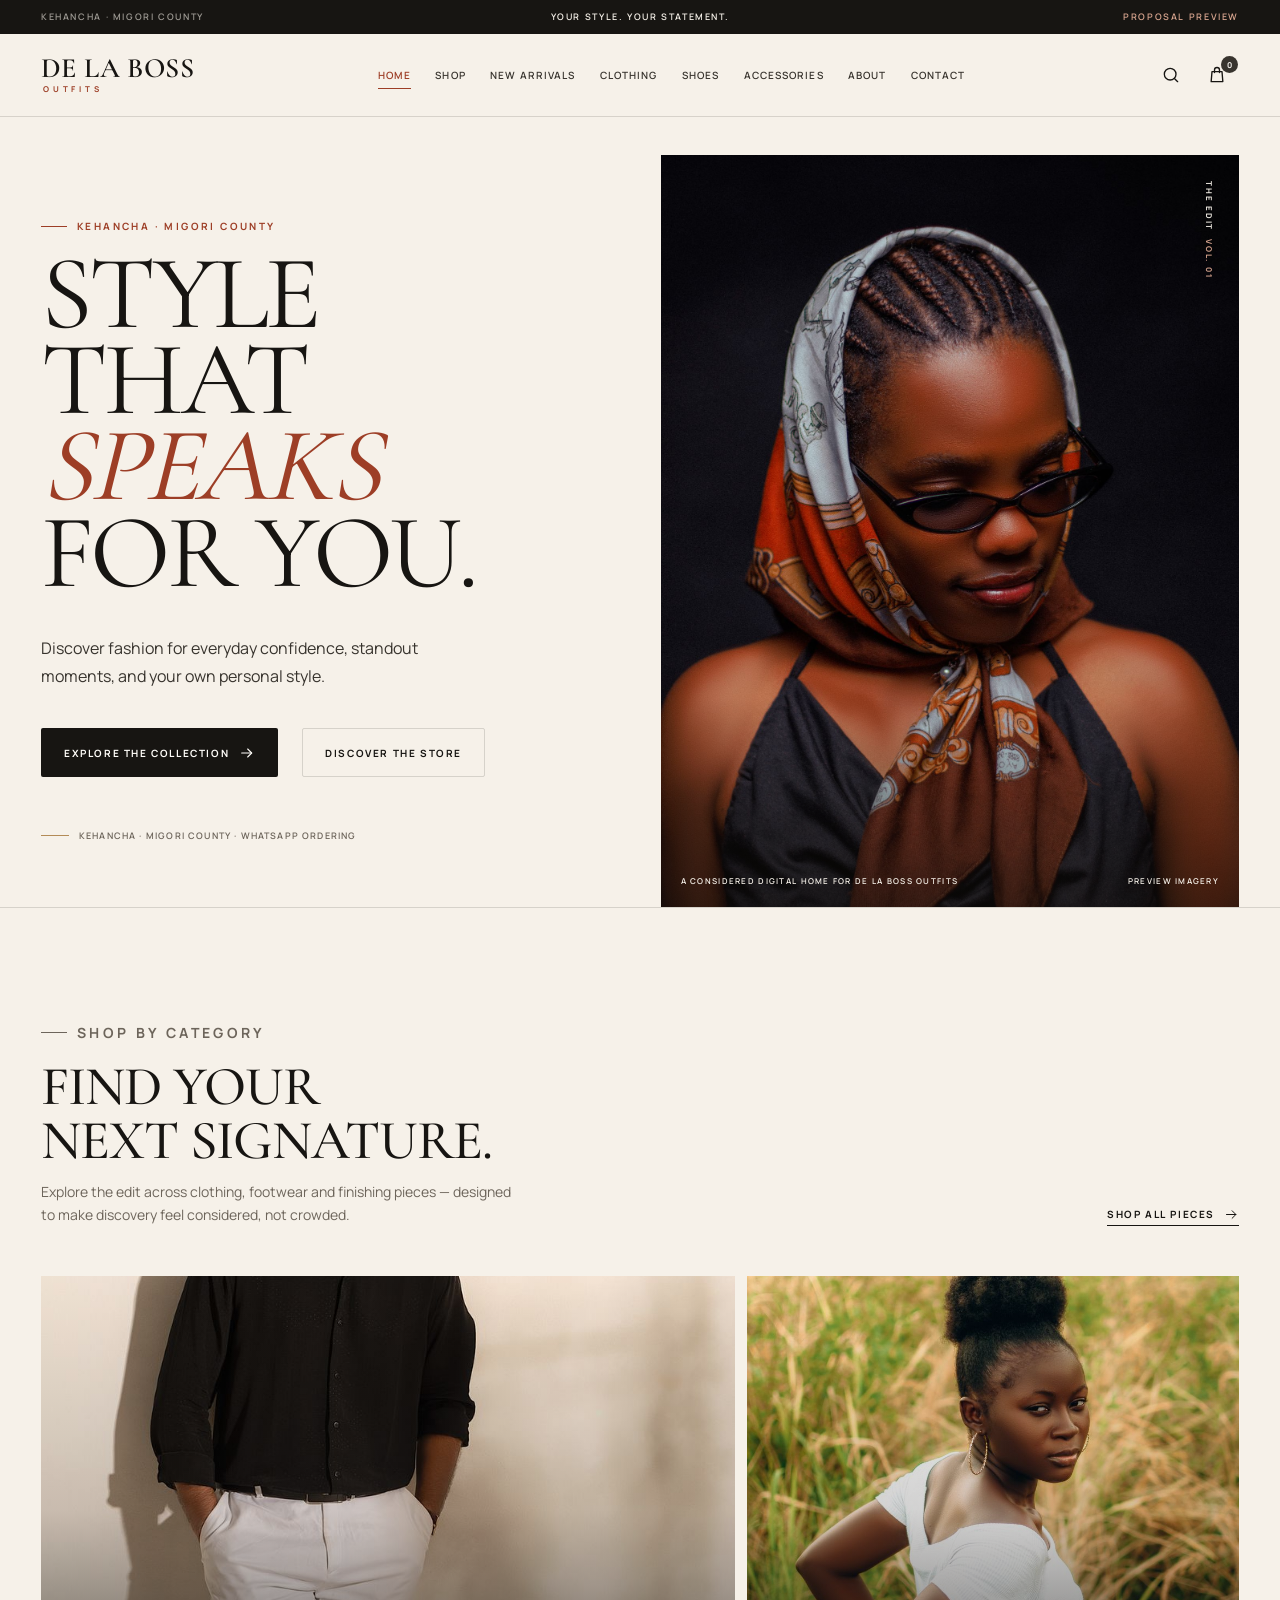
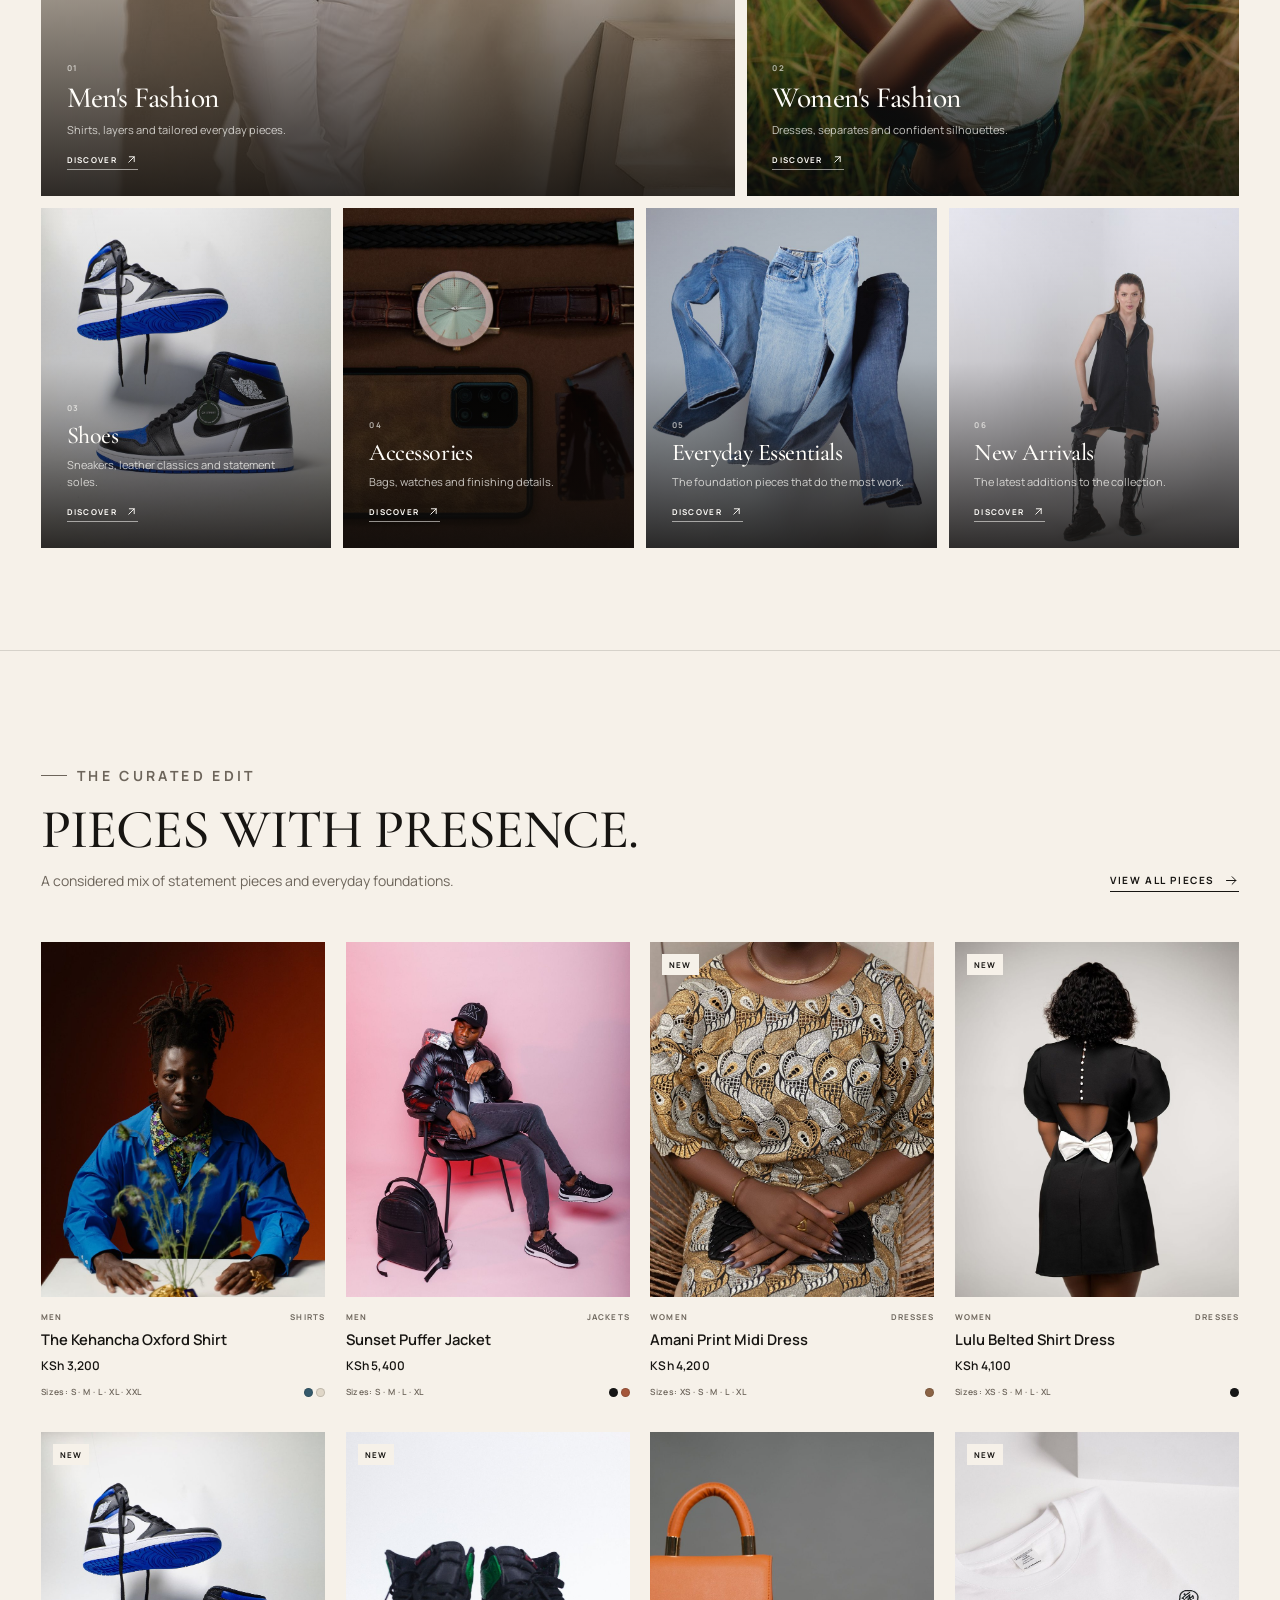
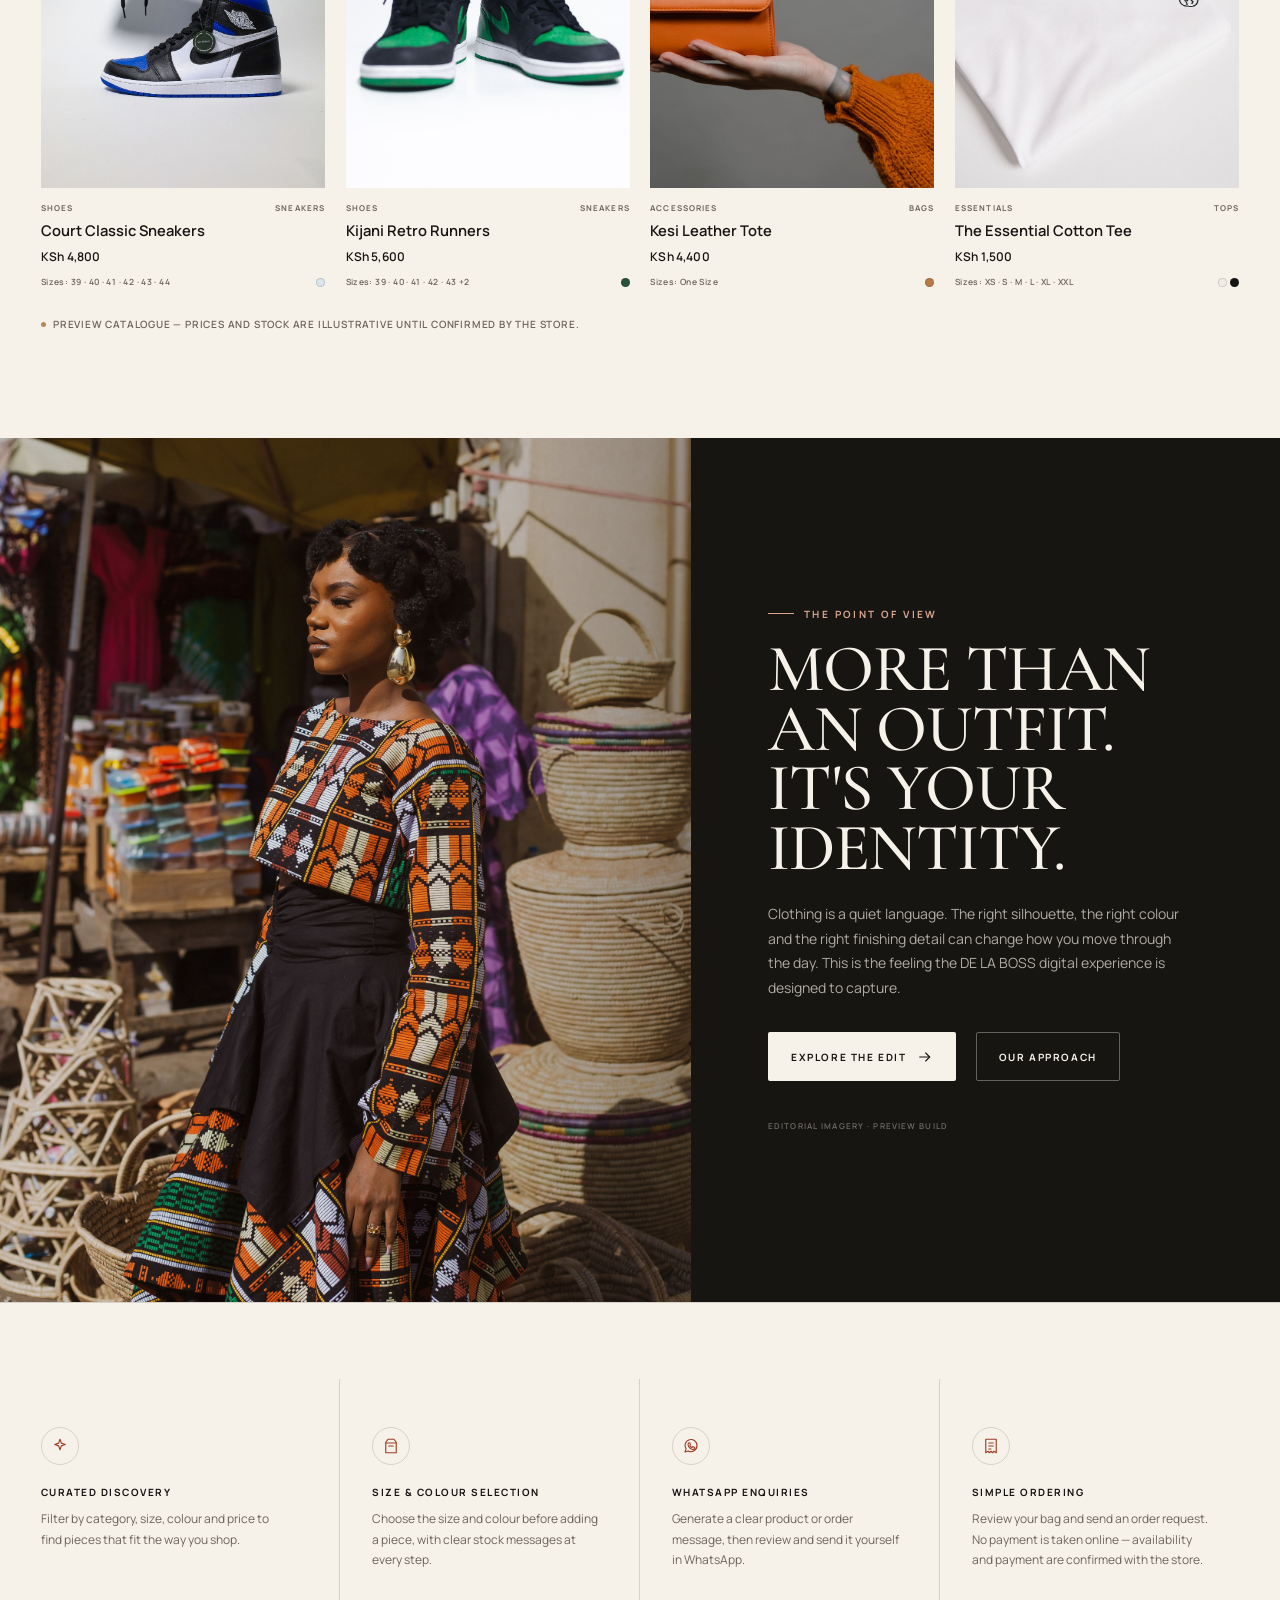
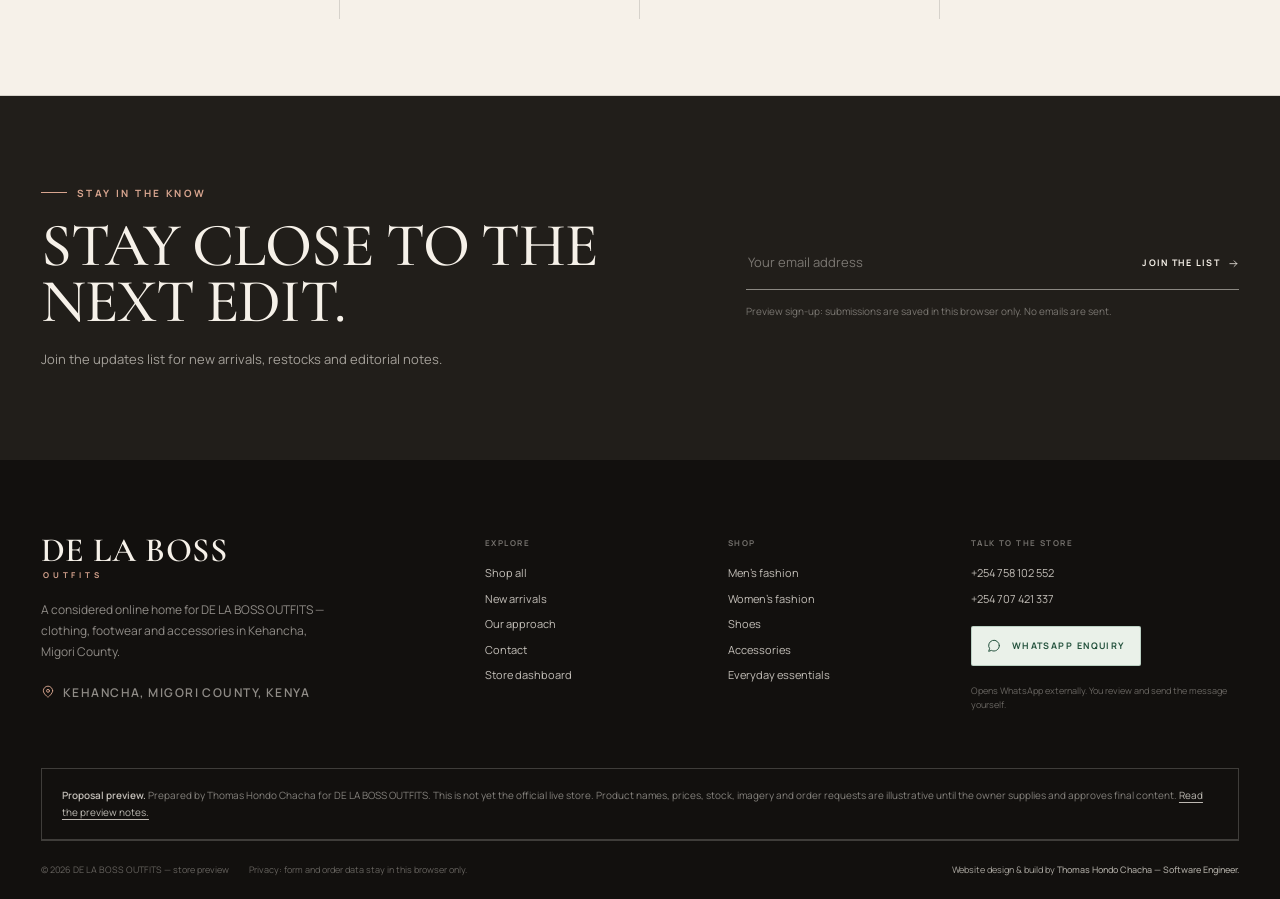
==== commit 48fc8ae1: "Link footer credit name to thomashondochacha.co.ke" ====
--- a/index.html
+++ b/index.html
@@ -3,15 +3,16 @@
 <head>
   <meta charset="UTF-8">
   <meta name="viewport" content="width=device-width, initial-scale=1">
-  <title>DE LA BOSS OUTFITS | Fashion Store Concept — Kehancha</title>
-  <meta name="description" content="An independent fashion e-commerce concept for DE LA BOSS OUTFITS in Kehancha, Migori County. Explore sample clothing, shoes and accessories, build a bag and enquire via WhatsApp.">
-  <meta name="robots" content="noindex, nofollow">
-  <link rel="canonical" href="https://your-domain.example/">
+  <title>DE LA BOSS OUTFITS | Fashion Store — Kehancha</title>
+  <meta name="description" content="A considered storefront preview for DE LA BOSS OUTFITS in Kehancha, Migori County. Explore clothing, footwear and accessories, build a bag and enquire via WhatsApp.">
+  <meta name="robots" content="index, follow">
+  <meta name="google-site-verification" content="A4YodlCig2pxbx7YLFNsIeeZNgJaA-BNIh8M5G3r0z8">
+  <link rel="canonical" href="https://dela-boss-outfits-kehancha-demo.netlify.app/">
   <meta property="og:type" content="website">
-  <meta property="og:title" content="DE LA BOSS OUTFITS | Fashion Store Concept">
-  <meta property="og:description" content="Style that speaks for you. An independent digital storefront concept for a Kehancha fashion retailer. Sample catalogue and demonstration ordering.">
-  <meta property="og:image" content="https://your-domain.example/assets/images/editorial/hero.jpg">
-  <meta property="og:url" content="https://your-domain.example/">
+  <meta property="og:title" content="DE LA BOSS OUTFITS | Fashion Store — Kehancha">
+  <meta property="og:description" content="Style that speaks for you. A considered storefront preview for a Kehancha fashion retailer.">
+  <meta property="og:image" content="https://dela-boss-outfits-kehancha-demo.netlify.app/assets/images/editorial/hero.jpg">
+  <meta property="og:url" content="https://dela-boss-outfits-kehancha-demo.netlify.app/">
   <meta property="og:locale" content="en_KE">
   <meta name="twitter:card" content="summary_large_image">
   <meta name="theme-color" content="#171512">
@@ -31,7 +32,7 @@
     <div class="container announcement__inner">
       <span class="announcement__location">KEHANCHA · MIGORI COUNTY</span>
       <span class="announcement__message" data-announcement-text>YOUR STYLE. YOUR STATEMENT.</span>
-      <span class="announcement__demo">CONCEPT STOREFRONT</span>
+      <span class="announcement__demo">PROPOSAL PREVIEW</span>
     </div>
   </div>
 
@@ -55,7 +56,7 @@
         <a href="contact.html">Contact</a>
       </nav>
       <div class="header__actions">
-        <button class="icon-btn" type="button" data-open-search aria-label="Search the sample collection" aria-haspopup="dialog">
+        <button class="icon-btn" type="button" data-open-search aria-label="Search the collection" aria-haspopup="dialog">
           <svg class="icon" viewBox="0 0 24 24" fill="none" stroke="currentColor" stroke-width="1.6" stroke-linecap="round" aria-hidden="true"><circle cx="11" cy="11" r="7"/><path d="m20 20-3.6-3.6"/></svg>
         </button>
         <a class="icon-btn bag-link" href="cart.html" data-cart-label aria-label="Shopping bag, 0 items">
@@ -79,14 +80,14 @@
             </a>
             <a class="btn btn--ghost" href="about.html">DISCOVER THE STORE</a>
           </div>
-          <p class="hero__note">Independent concept storefront · Sample collection · WhatsApp ordering</p>
+          <p class="hero__note">Kehancha · Migori County · WhatsApp ordering</p>
         </div>
         <div class="hero__media">
           <img src="assets/images/editorial/hero.jpg" alt="Editorial portrait of a woman wearing a patterned headscarf and dark top against a charcoal backdrop." width="1500" height="1875" fetchpriority="high">
           <div class="hero__tag" aria-hidden="true">THE EDIT <span>VOL. 01</span></div>
           <div class="hero__caption">
-            <span>An independent digital concept for DE LA BOSS OUTFITS</span>
-            <span>Sample imagery</span>
+            <span>A considered digital home for DE LA BOSS OUTFITS</span>
+            <span>Preview imagery</span>
           </div>
         </div>
       </div>
@@ -98,7 +99,7 @@
           <div class="section-head__copy">
             <p class="eyebrow">Shop by category</p>
             <h2 id="category-title">FIND YOUR NEXT SIGNATURE.</h2>
-            <p>Explore the sample edit across clothing, footwear and finishing pieces — designed to make discovery feel considered, not crowded.</p>
+            <p>Explore the edit across clothing, footwear and finishing pieces — designed to make discovery feel considered, not crowded.</p>
           </div>
           <a class="section-link" href="shop.html">Shop all pieces
             <svg class="icon" viewBox="0 0 24 24" fill="none" stroke="currentColor" stroke-width="1.6" stroke-linecap="round" stroke-linejoin="round" aria-hidden="true"><path d="M4 12h15"/><path d="m13 6 6 6-6 6"/></svg>
@@ -176,7 +177,7 @@
             <div class="category-card__content">
               <span class="category-card__index">06</span>
               <h3>New Arrivals</h3>
-              <p>The latest additions to the sample collection.</p>
+              <p>The latest additions to the collection.</p>
               <span class="category-card__cta">Discover
                 <svg class="icon" viewBox="0 0 24 24" fill="none" stroke="currentColor" stroke-width="1.7" stroke-linecap="round" stroke-linejoin="round" aria-hidden="true"><path d="M7 17 17 7"/><path d="M8 7h9v9"/></svg>
               </span>
@@ -193,16 +194,16 @@
           <div class="section-head__copy">
             <p class="eyebrow">The curated edit</p>
             <h2 id="featured-title">PIECES WITH PRESENCE.</h2>
-            <p>A considered mix of statement pieces and everyday foundations. Every product shown is sample catalogue data.</p>
+            <p>A considered mix of statement pieces and everyday foundations.</p>
           </div>
           <a class="section-link" href="shop.html">View all pieces
             <svg class="icon" viewBox="0 0 24 24" fill="none" stroke="currentColor" stroke-width="1.6" stroke-linecap="round" stroke-linejoin="round" aria-hidden="true"><path d="M4 12h15"/><path d="m13 6 6 6-6 6"/></svg>
           </a>
         </div>
         <div class="product-grid" id="featuredProducts" aria-live="polite">
-          <p class="shop-no-js">Loading the sample edit…</p>
-        </div>
-        <p class="sample-note" style="margin-top:28px">Sample products, prices and stock — not the shop's confirmed inventory.</p>
+          <p class="shop-no-js">Loading the collection…</p>
+        </div>
+        <p class="sample-note" style="margin-top:28px">Preview catalogue — prices and stock are illustrative until confirmed by the store.</p>
       </div>
     </section>
 
@@ -219,9 +220,9 @@
             <a class="btn btn--light" href="shop.html">Explore the edit
               <svg class="icon" viewBox="0 0 24 24" fill="none" stroke="currentColor" stroke-width="1.6" stroke-linecap="round" stroke-linejoin="round" aria-hidden="true"><path d="M4 12h15"/><path d="m13 6 6 6-6 6"/></svg>
             </a>
-            <a class="btn btn--on-dark" href="about.html">About the concept</a>
-          </div>
-          <p class="campaign__note">Editorial concept · Sample imagery · Not actual shop inventory</p>
+            <a class="btn btn--on-dark" href="about.html">Our approach</a>
+          </div>
+          <p class="campaign__note">Editorial imagery · Preview build</p>
         </div>
       </div>
     </section>
@@ -255,8 +256,8 @@
             <span class="benefit__icon" aria-hidden="true">
               <svg class="icon" viewBox="0 0 24 24" fill="none" stroke="currentColor" stroke-width="1.5" stroke-linecap="round" stroke-linejoin="round"><path d="M5 3h14v18l-3-2-2 2-2-2-2 2-2-2-3 2V3Z"/><path d="M9 8h6M9 12h6M9 16h3"/></svg>
             </span>
-            <h3>Simple order demo</h3>
-            <p>Review your bag and submit a clearly labelled demonstration order — no payment is taken.</p>
+            <h3>Simple ordering</h3>
+            <p>Review your bag and send an order request. No payment is taken online — availability and payment are confirmed with the store.</p>
           </article>
         </div>
       </div>
@@ -267,7 +268,7 @@
         <div>
           <p class="eyebrow" style="color:var(--accent-soft)">Stay in the know</p>
           <h2 id="newsletter-title">STAY CLOSE TO THE NEXT EDIT.</h2>
-          <p class="newsletter__copy">Join the demonstration updates list for a sense of how the store could share new arrivals and editorial notes.</p>
+          <p class="newsletter__copy">Join the updates list for new arrivals, restocks and editorial notes.</p>
         </div>
         <div class="newsletter__form">
           <form class="subscribe-form" data-newsletter-form novalidate>
@@ -277,7 +278,7 @@
               <svg class="icon" viewBox="0 0 24 24" fill="none" stroke="currentColor" stroke-width="1.6" stroke-linecap="round" stroke-linejoin="round" aria-hidden="true"><path d="M4 12h15"/><path d="m13 6 6 6-6 6"/></svg>
             </button>
           </form>
-          <p class="newsletter__note">Prototype only: submissions are saved in this browser. No real emails are sent. See the privacy note in the footer.</p>
+          <p class="newsletter__note">Preview sign-up: submissions are saved in this browser only. No emails are sent.</p>
           <p class="form-feedback" data-newsletter-feedback role="status" hidden></p>
         </div>
       </div>
@@ -292,7 +293,7 @@
             <span class="wordmark__main">DE LA BOSS</span>
             <span class="wordmark__sub">OUTFITS</span>
           </a>
-          <p>Clothing and fashion retail. An independent digital storefront concept exploring a more considered way to discover and enquire.</p>
+          <p>A considered online home for DE LA BOSS OUTFITS — clothing, footwear and accessories in Kehancha, Migori County.</p>
           <p class="footer__location">
             <svg class="icon" viewBox="0 0 24 24" fill="none" stroke="currentColor" stroke-width="1.6" stroke-linecap="round" stroke-linejoin="round" aria-hidden="true"><path d="M20 10c0 5-8 11-8 11s-8-6-8-11a8 8 0 1 1 16 0Z"/><circle cx="12" cy="10" r="2.5"/></svg>
             Kehancha, Migori County, Kenya
@@ -304,9 +305,9 @@
           <div class="footer__links">
             <a href="shop.html">Shop all</a>
             <a href="shop.html?filter=new">New arrivals</a>
-            <a href="about.html">About the store</a>
+            <a href="about.html">Our approach</a>
             <a href="contact.html">Contact</a>
-            <a href="admin.html">Admin demo</a>
+            <a href="admin.html">Store dashboard</a>
           </div>
         </div>
 
@@ -330,21 +331,21 @@
               <svg class="icon" viewBox="0 0 24 24" fill="none" stroke="currentColor" stroke-width="1.5" stroke-linecap="round" stroke-linejoin="round" aria-hidden="true"><path d="M20 11.6a8 8 0 0 1-11.8 7L4 20l1.4-4.1A8 8 0 1 1 20 11.6Z"/></svg>
               WhatsApp enquiry
             </a>
-            <p class="footer__contact-note">Opens WhatsApp externally. The demonstration does not send, deliver or confirm messages.</p>
+            <p class="footer__contact-note">Opens WhatsApp externally. You review and send the message yourself.</p>
           </div>
         </div>
       </div>
 
       <div class="footer__demo">
-        <strong>Independent concept demonstration.</strong> This is not the official website of DE LA BOSS OUTFITS and has not been commissioned, approved or launched by the business. Product names, prices, stock, imagery and orders are sample demonstration content unless clearly stated otherwise. Contact numbers and location are supplied business details used for this concept. <a href="about.html#about-demo" style="text-decoration:underline;text-underline-offset:3px;color:rgba(246,241,233,.75)">Read the demonstration notes.</a>
+        <strong>Proposal preview.</strong> Prepared by Thomas Hondo Chacha for DE LA BOSS OUTFITS. This is not yet the official live store. Product names, prices, stock, imagery and order requests are illustrative until the owner supplies and approves final content. <a href="about.html#about-preview" style="text-decoration:underline;text-underline-offset:3px;color:rgba(246,241,233,.75)">Read the preview notes.</a>
       </div>
 
       <div class="footer__bottom">
         <div class="footer__legal">
-          <span>© <span data-year>2026</span> DE LA BOSS OUTFITS — concept storefront</span>
+          <span>© <span data-year>2026</span> DE LA BOSS OUTFITS — store preview</span>
           <span>Privacy: form and order data stay in this browser only.</span>
         </div>
-        <p class="footer__credit">Website concept demonstration by <strong>Thomas Hondo Chacha — Software Engineer.</strong></p>
+        <p class="footer__credit">Website design &amp; build by <strong><a href="https://www.thomashondochacha.co.ke" target="_blank" rel="noopener noreferrer">Thomas Hondo Chacha — Software Engineer.</a></strong></p>
       </div>
     </div>
   </footer>
--- a/css/style.css
+++ b/css/style.css
@@ -1575,11 +1575,31 @@
 
 .footer__credit {
   text-align: right;
+  color: rgba(246, 241, 233, 0.67);
 }
 
 .footer__credit strong {
   color: rgba(246, 241, 233, 0.67);
   font-weight: 500;
+}
+
+.footer__credit a,
+.footer__credit strong a {
+  color: inherit !important;
+  text-decoration: none !important;
+  transition: opacity 0.2s ease;
+  pointer-events: auto !important;
+  cursor: pointer !important;
+  display: inline !important;
+}
+
+.footer__credit a:hover,
+.footer__credit a:focus-visible,
+.footer__credit strong a:hover,
+.footer__credit strong a:focus-visible {
+  opacity: 0.9;
+  text-decoration: underline !important;
+  text-underline-offset: 3px;
 }
 
 /* Inner page foundations
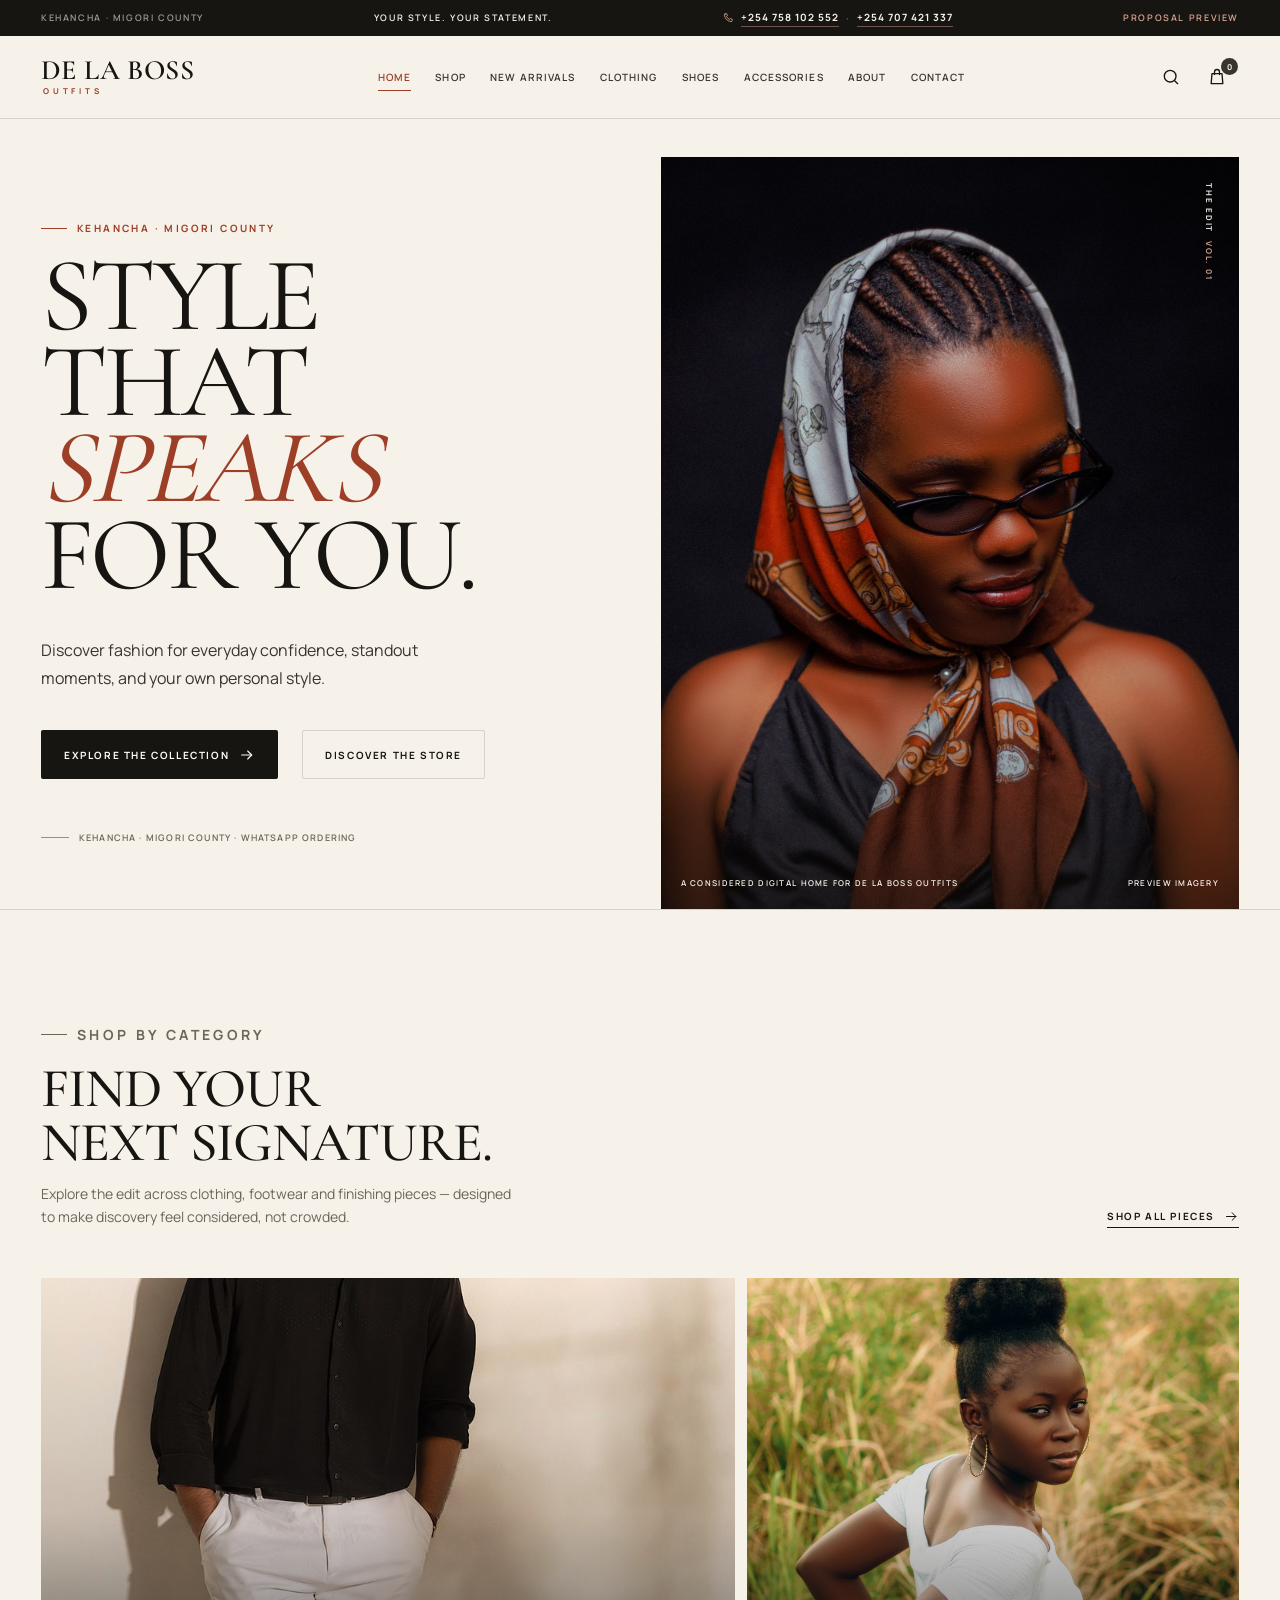
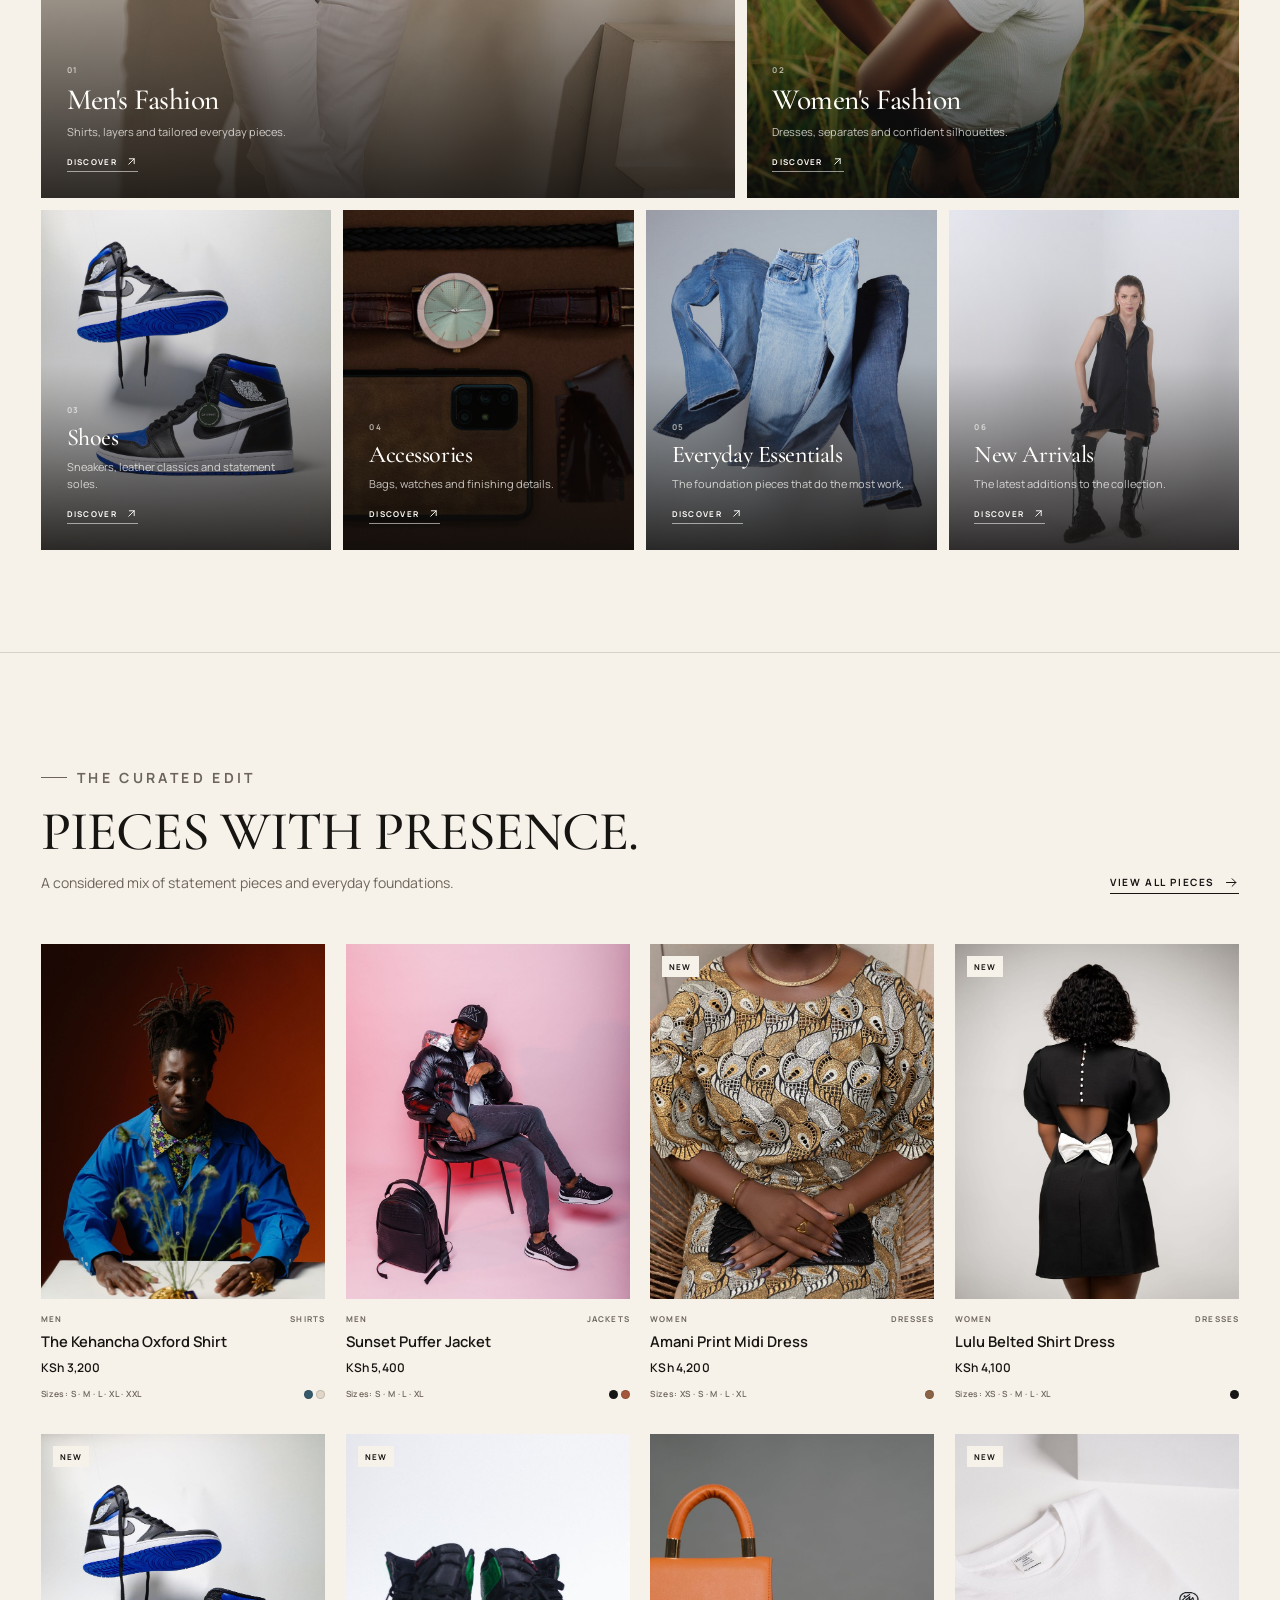
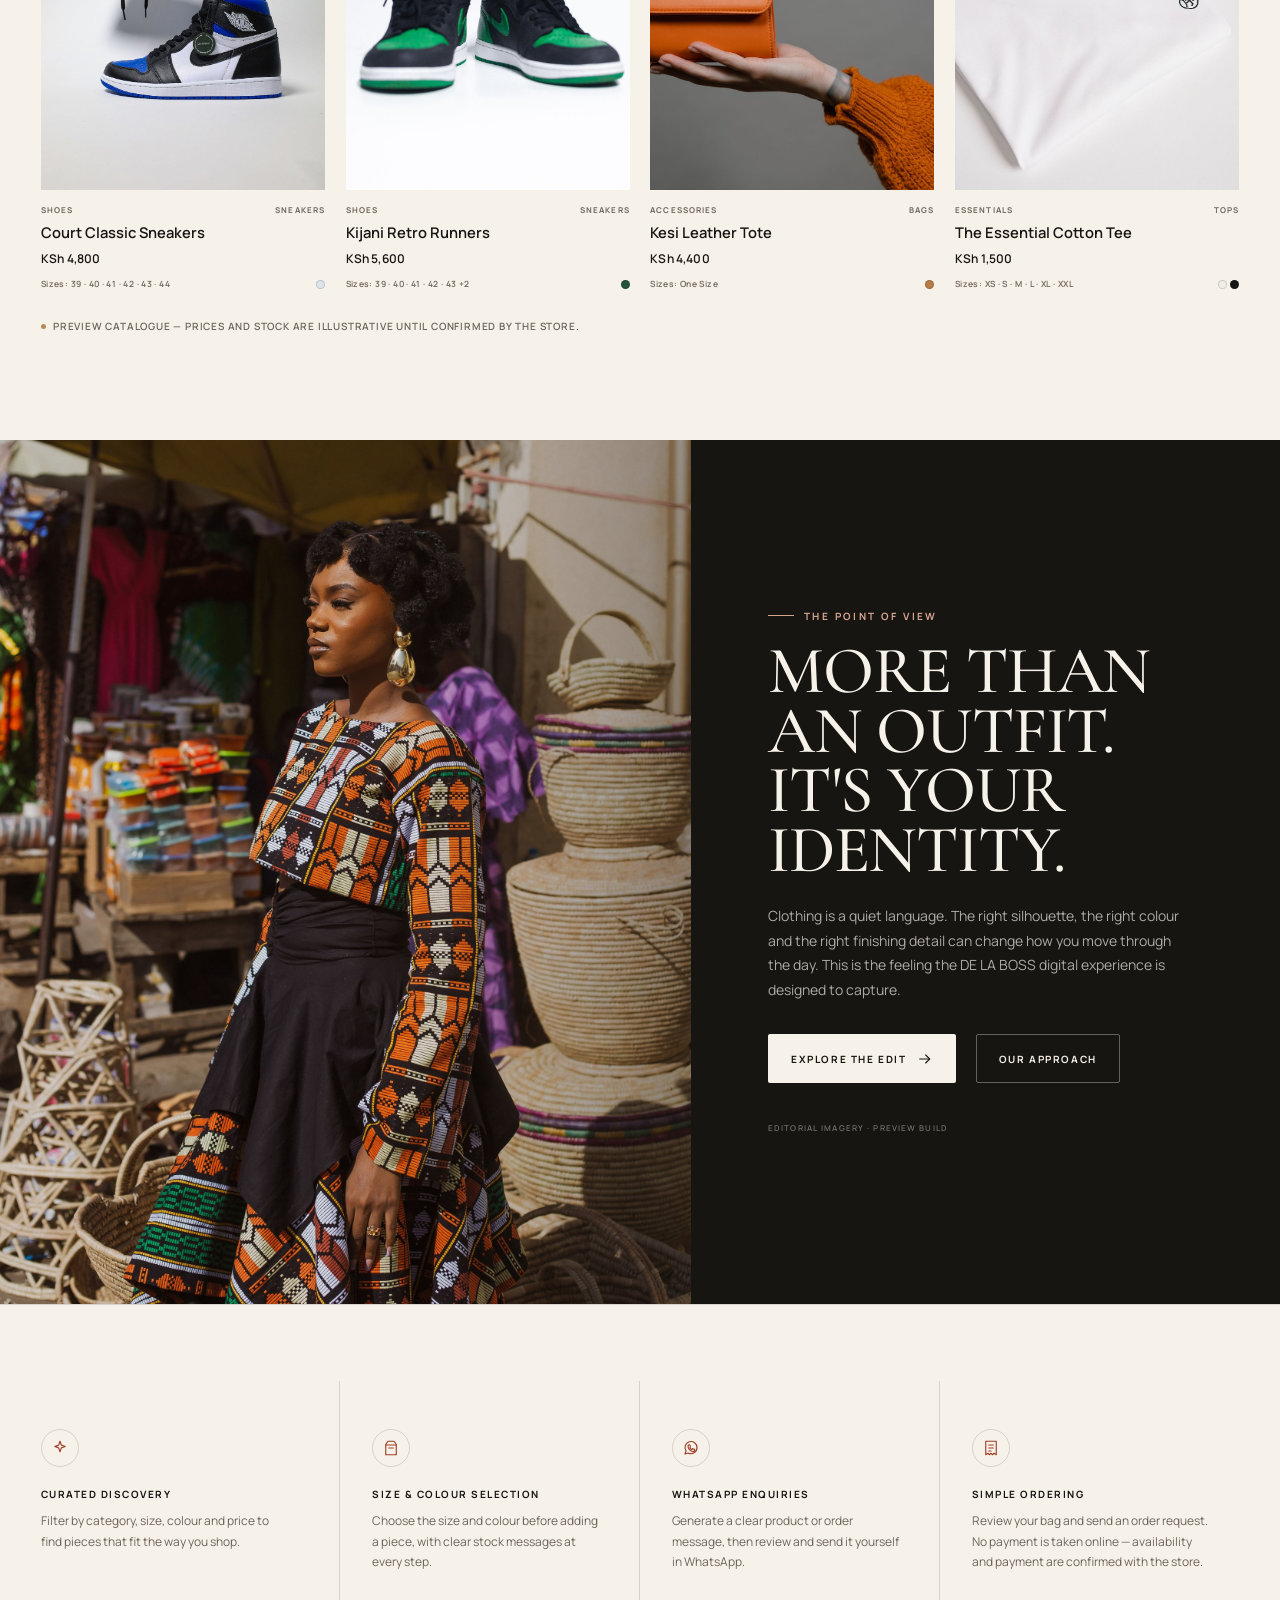
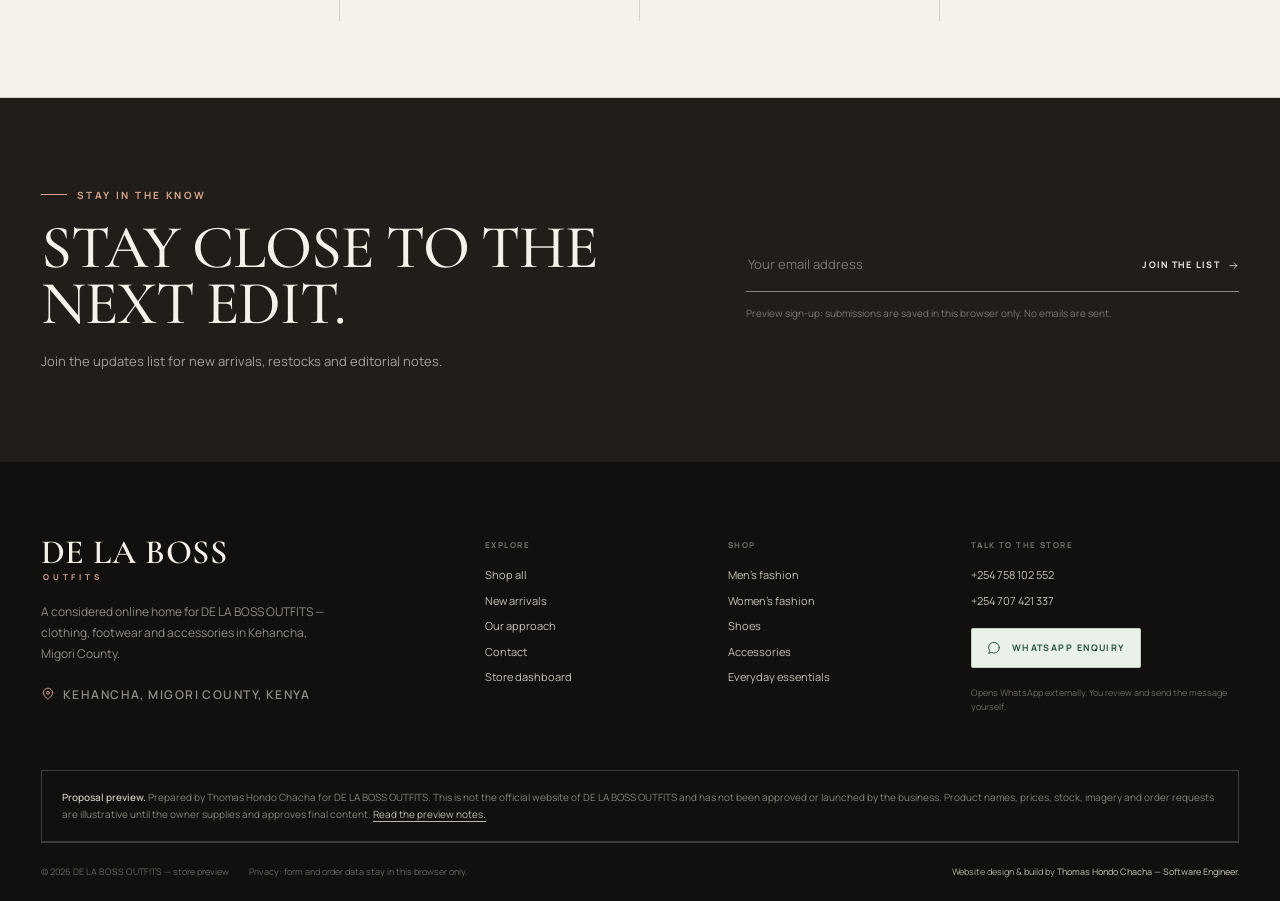
==== commit a2d213c3: "Show store phone numbers in the top announcement bar" ====
--- a/index.html
+++ b/index.html
@@ -32,6 +32,12 @@
     <div class="container announcement__inner">
       <span class="announcement__location">KEHANCHA · MIGORI COUNTY</span>
       <span class="announcement__message" data-announcement-text>YOUR STYLE. YOUR STATEMENT.</span>
+      <p class="announcement__phones">
+        <svg class="icon" viewBox="0 0 24 24" fill="none" stroke="currentColor" stroke-width="1.6" stroke-linecap="round" stroke-linejoin="round" aria-hidden="true"><path d="M6.6 3.6h3l1.3 4-1.9 1.4a12.2 12.2 0 0 0 5.9 5.9l1.4-1.9 4 1.3v3a2 2 0 0 1-2.2 2A16.4 16.4 0 0 1 4.6 5.8a2 2 0 0 1 2-2.2Z"/></svg>
+        <a href="tel:+254758102552" data-phone-primary data-phone-label>+254 758 102 552</a>
+        <span class="announcement__sep" aria-hidden="true">·</span>
+        <a href="tel:+254707421337" data-phone-secondary data-phone-label>+254 707 421 337</a>
+      </p>
       <span class="announcement__demo">PROPOSAL PREVIEW</span>
     </div>
   </div>
@@ -337,7 +343,7 @@
       </div>
 
       <div class="footer__demo">
-        <strong>Proposal preview.</strong> Prepared by Thomas Hondo Chacha for DE LA BOSS OUTFITS. This is not yet the official live store. Product names, prices, stock, imagery and order requests are illustrative until the owner supplies and approves final content. <a href="about.html#about-preview" style="text-decoration:underline;text-underline-offset:3px;color:rgba(246,241,233,.75)">Read the preview notes.</a>
+        <strong>Proposal preview.</strong> Prepared by Thomas Hondo Chacha for DE LA BOSS OUTFITS. This is not the official website of DE LA BOSS OUTFITS and has not been approved or launched by the business. Product names, prices, stock, imagery and order requests are illustrative until the owner supplies and approves final content. <a href="about.html#about-preview" style="text-decoration:underline;text-underline-offset:3px;color:rgba(246,241,233,.75)">Read the preview notes.</a>
       </div>
 
       <div class="footer__bottom">
--- a/css/style.css
+++ b/css/style.css
@@ -524,11 +524,12 @@
 }
 
 .announcement__inner {
-  display: grid;
-  grid-template-columns: 1fr auto 1fr;
-  align-items: center;
-  min-height: 34px;
-  gap: 20px;
+  display: flex;
+  align-items: center;
+  justify-content: space-between;
+  gap: 18px;
+  min-height: 36px;
+  padding-block: 7px;
 }
 
 .announcement__location {
@@ -537,11 +538,50 @@
 
 .announcement__message {
   text-align: center;
+}
+
+.announcement__phones {
+  display: inline-flex;
+  align-items: center;
+  gap: 7px;
+  margin: 0;
+  color: var(--paper);
+  font-size: 10px;
+  font-weight: 700;
+  letter-spacing: 0.1em;
+  white-space: nowrap;
+}
+
+.announcement__phones .icon {
+  flex: none;
+  width: 12px;
+  height: 12px;
+  color: var(--accent-soft);
+}
+
+.announcement__phones a {
+  padding-bottom: 1px;
+  border-bottom: 1px solid rgba(216, 165, 143, 0.45);
+  color: inherit;
+  text-decoration: none;
+  transition: color var(--speed) var(--ease), border-color var(--speed) var(--ease);
+}
+
+.announcement__phones a:hover,
+.announcement__phones a:focus-visible {
+  border-bottom-color: var(--paper);
+  color: var(--accent-soft);
+}
+
+.announcement__sep {
+  color: var(--accent-soft);
+  opacity: 0.5;
 }
 
 .announcement__demo {
   justify-self: end;
   color: var(--accent-soft);
+  white-space: nowrap;
 }
 
 .site-header {
@@ -2482,6 +2522,14 @@
 }
 
 @media (max-width: 1020px) {
+  .announcement__message {
+    display: none;
+  }
+
+  .announcement__inner {
+    gap: 14px;
+  }
+
   .hero__grid {
     grid-template-columns: minmax(0, 1fr) minmax(0, 0.95fr);
     gap: 28px;
@@ -2560,17 +2608,21 @@
   }
 
   .announcement__inner {
-    grid-template-columns: 1fr;
-    min-height: 32px;
+    justify-content: center;
+    gap: 0;
+    min-height: 34px;
   }
 
   .announcement__location,
+  .announcement__message,
   .announcement__demo {
     display: none;
   }
 
-  .announcement__message {
-    text-align: center;
+  .announcement__phones {
+    font-size: 10px;
+    gap: 6px;
+    letter-spacing: 0.07em;
   }
 
   .wordmark__main {
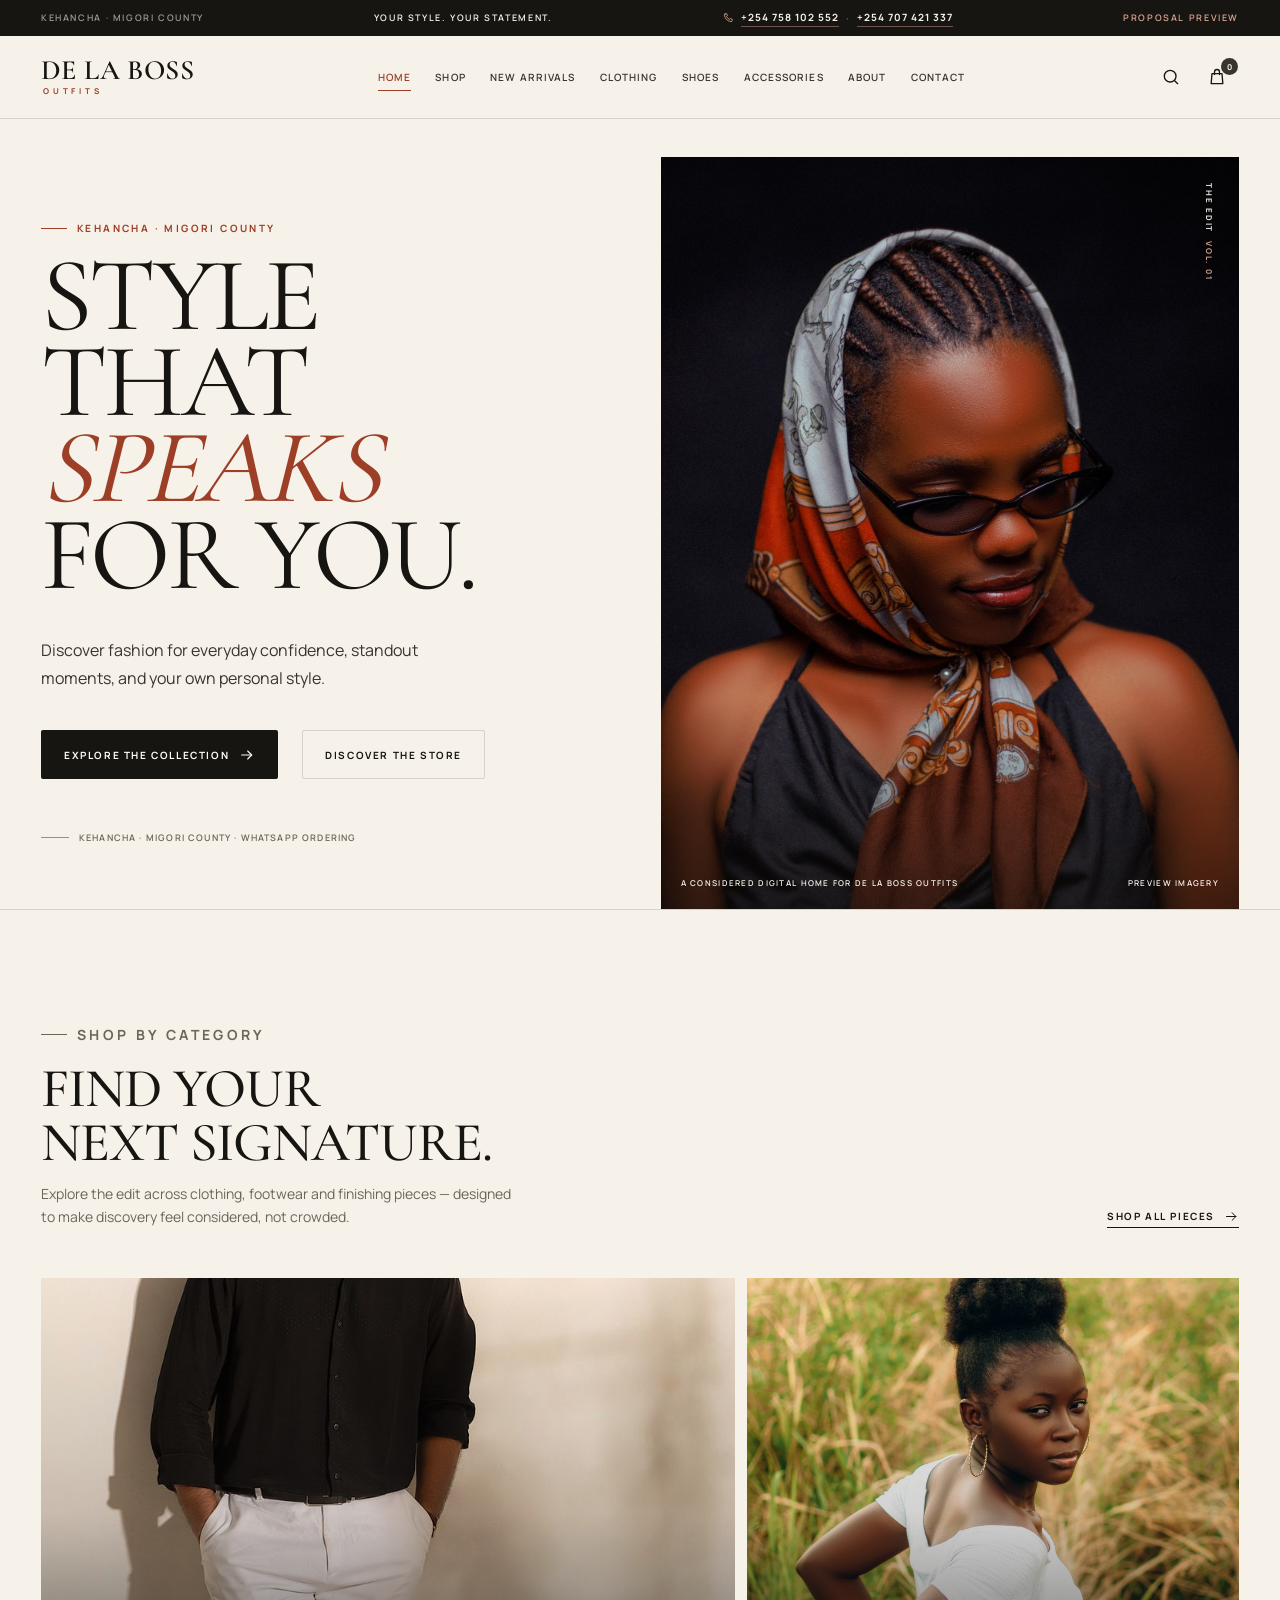
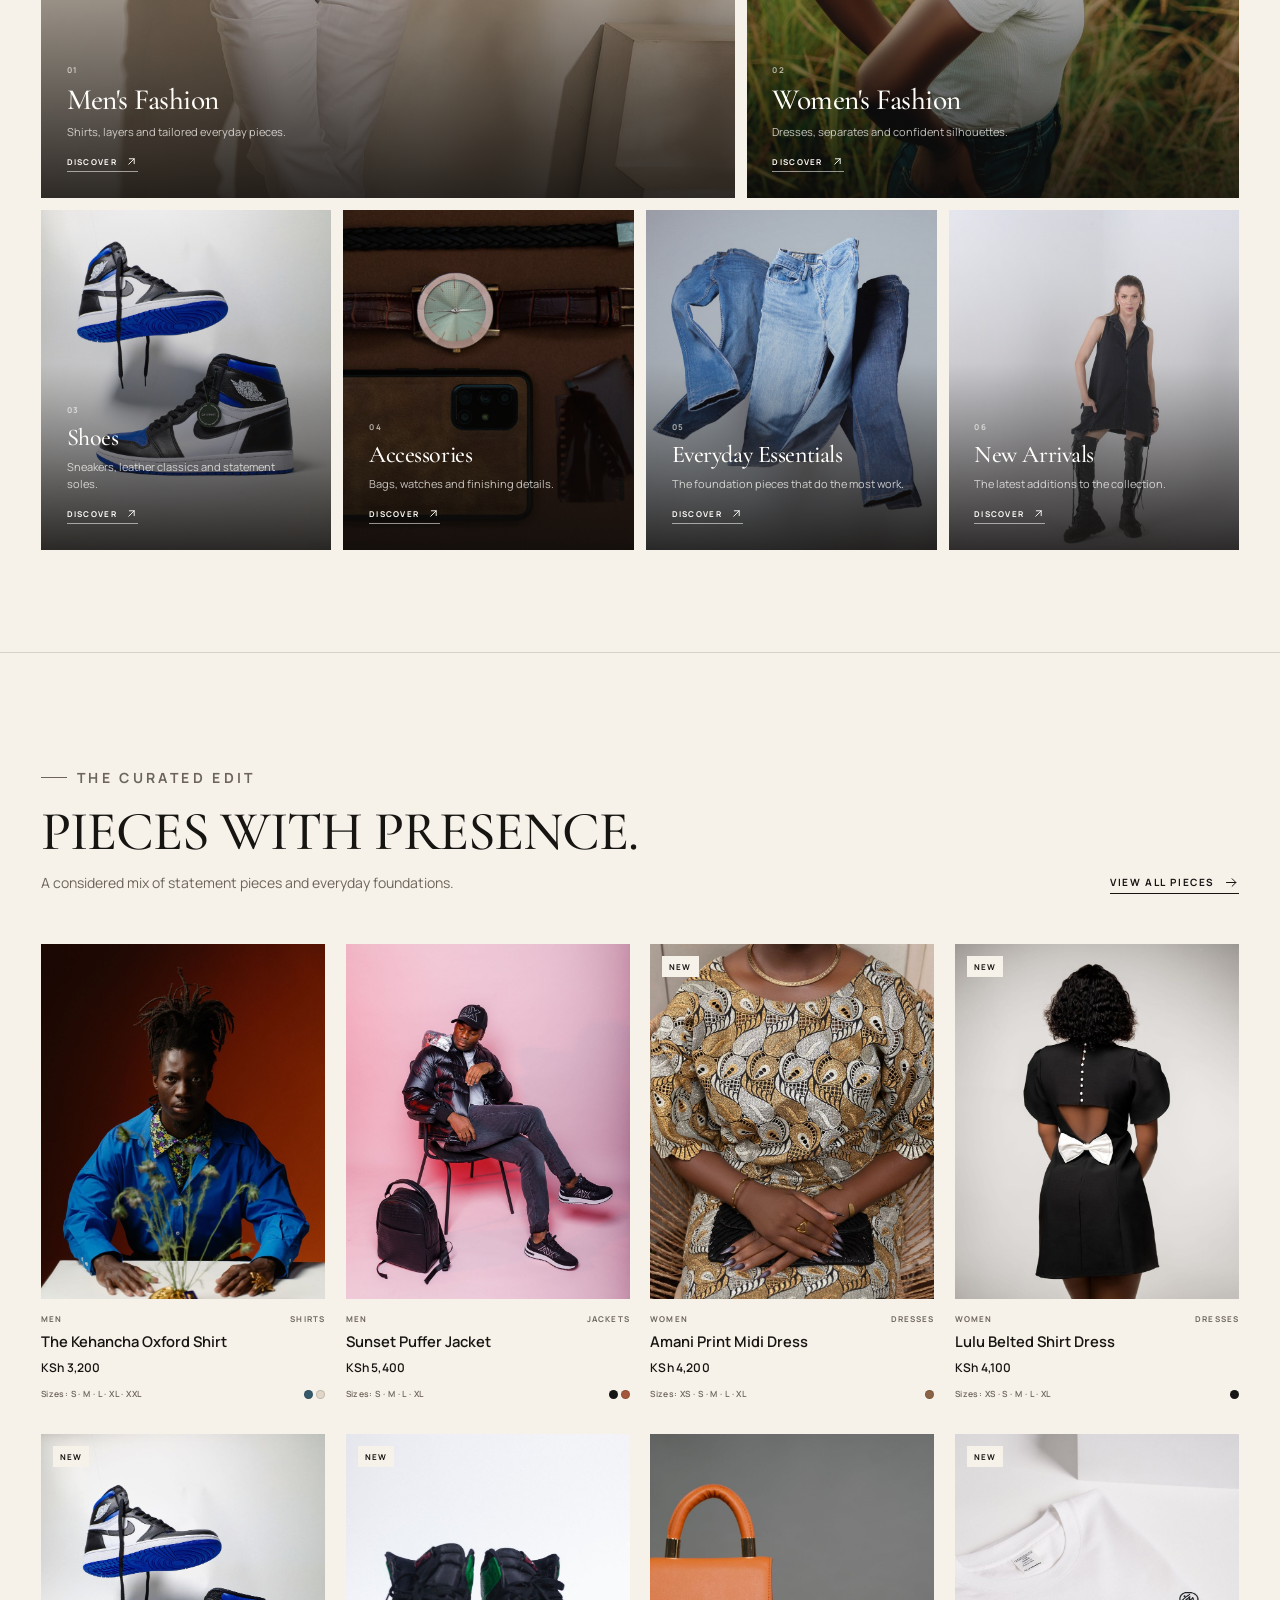
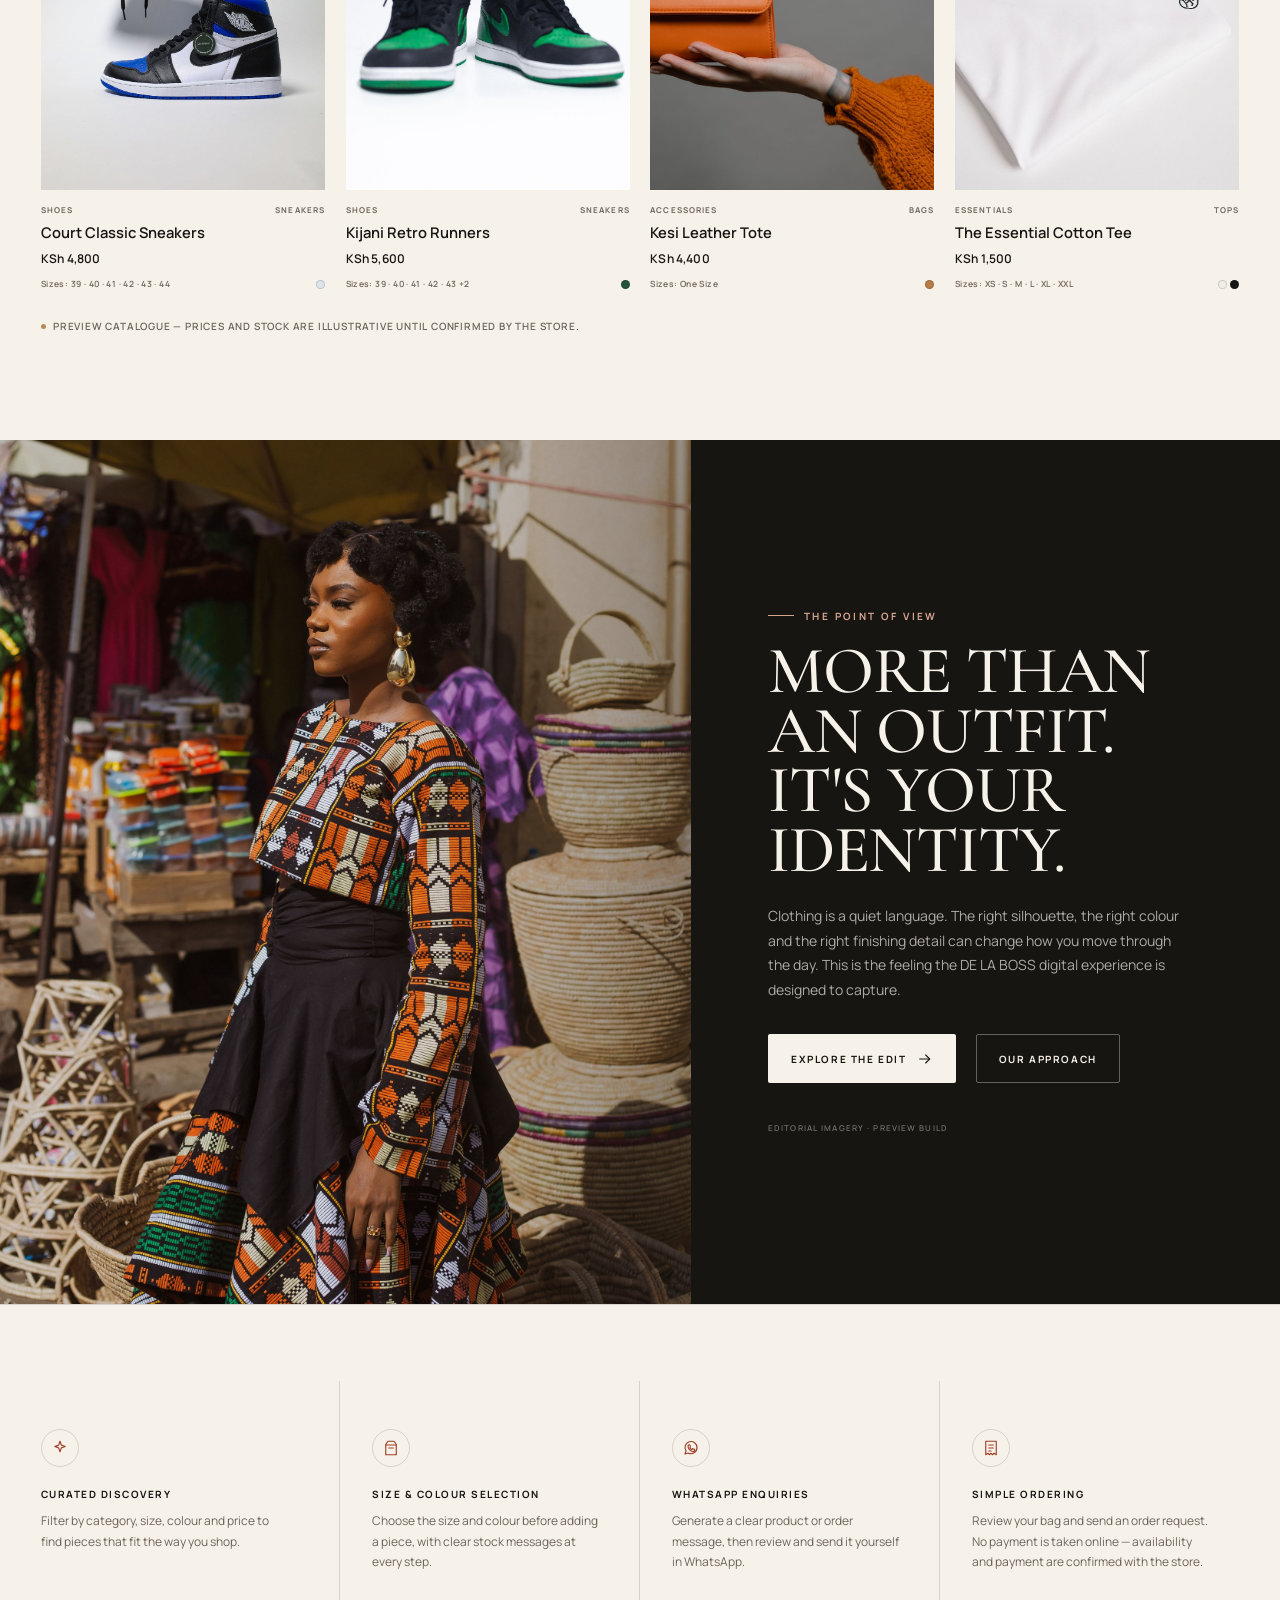
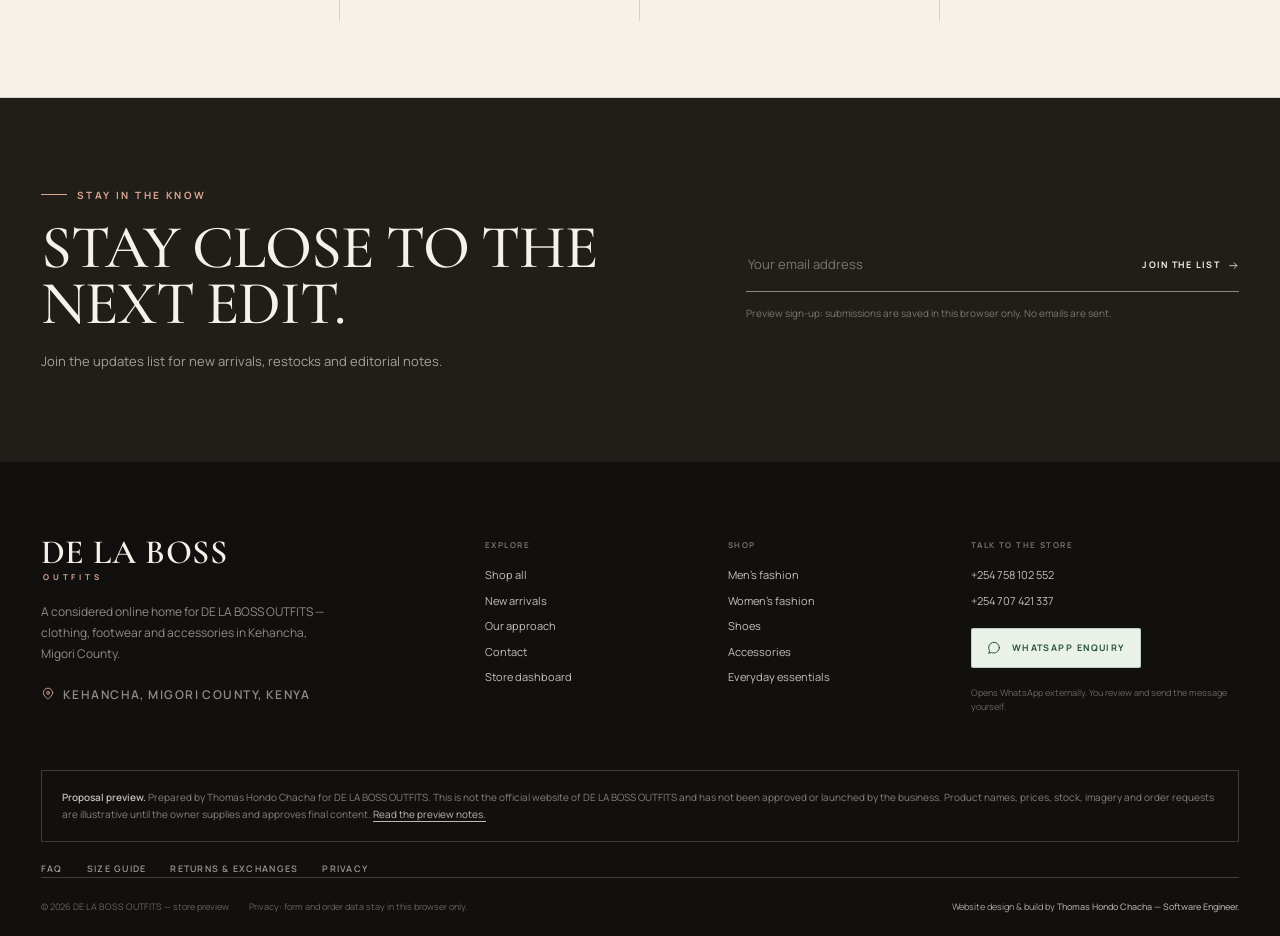
==== commit 8d92c05f: "Add FAQ, size guide, returns and privacy pages with structured data" ====
--- a/index.html
+++ b/index.html
@@ -24,6 +24,49 @@
   <script src="js/products.js" defer></script>
   <script src="js/app.js" defer></script>
   <script src="js/home.js" defer></script>
+  <script type="application/ld+json">
+  {
+    "@context": "https://schema.org",
+    "@graph": [
+      {
+        "@type": "ClothingStore",
+        "@id": "https://dela-boss-outfits-kehancha-demo.netlify.app/#store",
+        "name": "DE LA BOSS OUTFITS",
+        "url": "https://dela-boss-outfits-kehancha-demo.netlify.app/",
+        "image": "https://dela-boss-outfits-kehancha-demo.netlify.app/assets/images/editorial/hero.jpg",
+        "description": "Clothing, footwear and accessories in Kehancha, Migori County, Kenya. This listing describes a storefront proposal preview prepared for the business and is not the official store website.",
+        "telephone": "+254758102552",
+        "currenciesAccepted": "KES",
+        "address": {
+          "@type": "PostalAddress",
+          "addressLocality": "Kehancha",
+          "addressRegion": "Migori County",
+          "addressCountry": "KE"
+        },
+        "areaServed": {
+          "@type": "AdministrativeArea",
+          "name": "Migori County, Kenya"
+        }
+      },
+      {
+        "@type": "WebSite",
+        "@id": "https://dela-boss-outfits-kehancha-demo.netlify.app/#website",
+        "url": "https://dela-boss-outfits-kehancha-demo.netlify.app/",
+        "name": "DE LA BOSS OUTFITS",
+        "inLanguage": "en-KE",
+        "publisher": { "@id": "https://dela-boss-outfits-kehancha-demo.netlify.app/#store" },
+        "potentialAction": {
+          "@type": "SearchAction",
+          "target": {
+            "@type": "EntryPoint",
+            "urlTemplate": "https://dela-boss-outfits-kehancha-demo.netlify.app/shop.html?q={search_term_string}"
+          },
+          "query-input": "required name=search_term_string"
+        }
+      }
+    ]
+  }
+  </script>
 </head>
 <body data-page="home">
   <a class="skip-link" href="#main">Skip to content</a>
@@ -346,6 +389,13 @@
         <strong>Proposal preview.</strong> Prepared by Thomas Hondo Chacha for DE LA BOSS OUTFITS. This is not the official website of DE LA BOSS OUTFITS and has not been approved or launched by the business. Product names, prices, stock, imagery and order requests are illustrative until the owner supplies and approves final content. <a href="about.html#about-preview" style="text-decoration:underline;text-underline-offset:3px;color:rgba(246,241,233,.75)">Read the preview notes.</a>
       </div>
 
+      <nav class="footer__help" aria-label="Help and policies">
+        <a href="faq.html">FAQ</a>
+        <a href="size-guide.html">Size guide</a>
+        <a href="returns.html">Returns &amp; exchanges</a>
+        <a href="privacy.html">Privacy</a>
+      </nav>
+
       <div class="footer__bottom">
         <div class="footer__legal">
           <span>© <span data-year>2026</span> DE LA BOSS OUTFITS — store preview</span>
--- a/css/style.css
+++ b/css/style.css
@@ -1595,6 +1595,27 @@
   font-weight: 600;
 }
 
+.footer__help {
+  display: flex;
+  flex-wrap: wrap;
+  gap: 10px 24px;
+  margin-top: 20px;
+}
+
+.footer__help a {
+  color: rgba(246, 241, 233, 0.6);
+  font-size: 9px;
+  font-weight: 600;
+  letter-spacing: 0.14em;
+  text-transform: uppercase;
+  transition: color var(--speed) var(--ease);
+}
+
+.footer__help a:hover,
+.footer__help a:focus-visible {
+  color: var(--accent-soft);
+}
+
 .footer__bottom {
   display: flex;
   align-items: center;
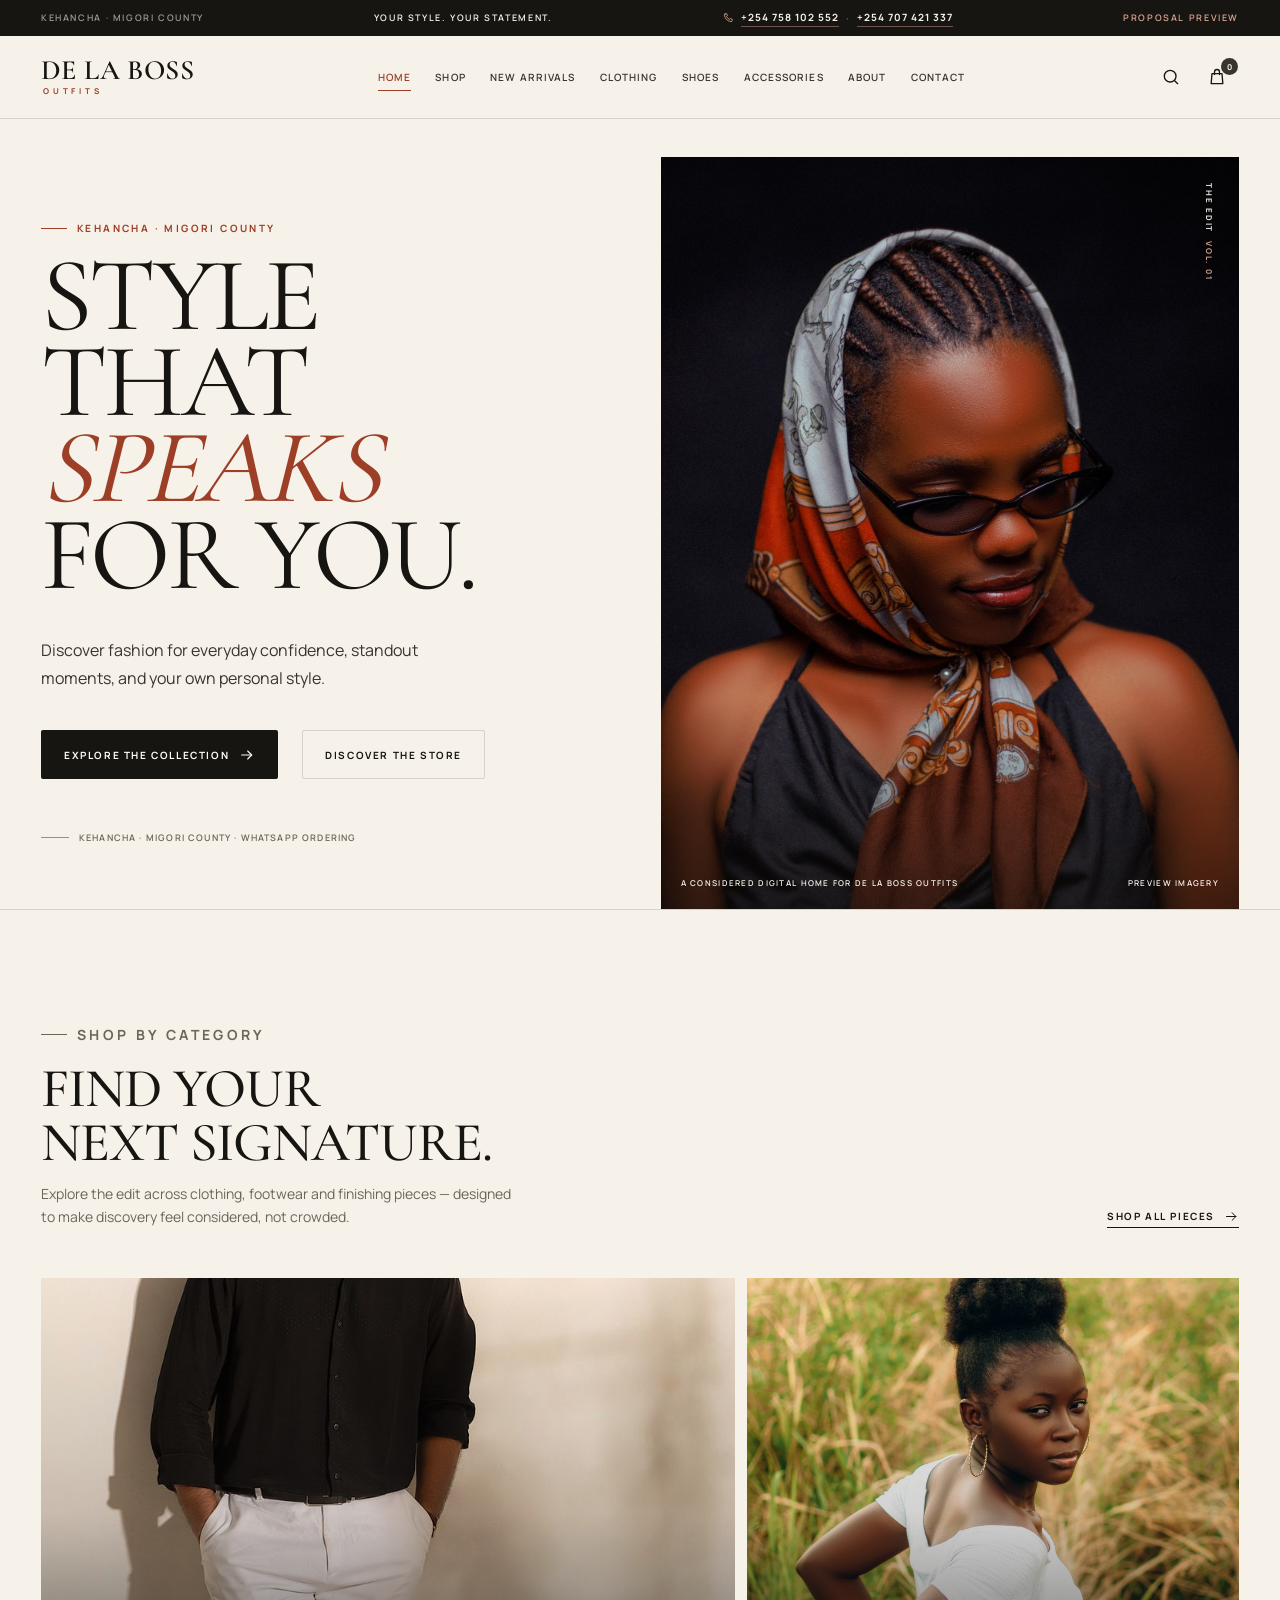
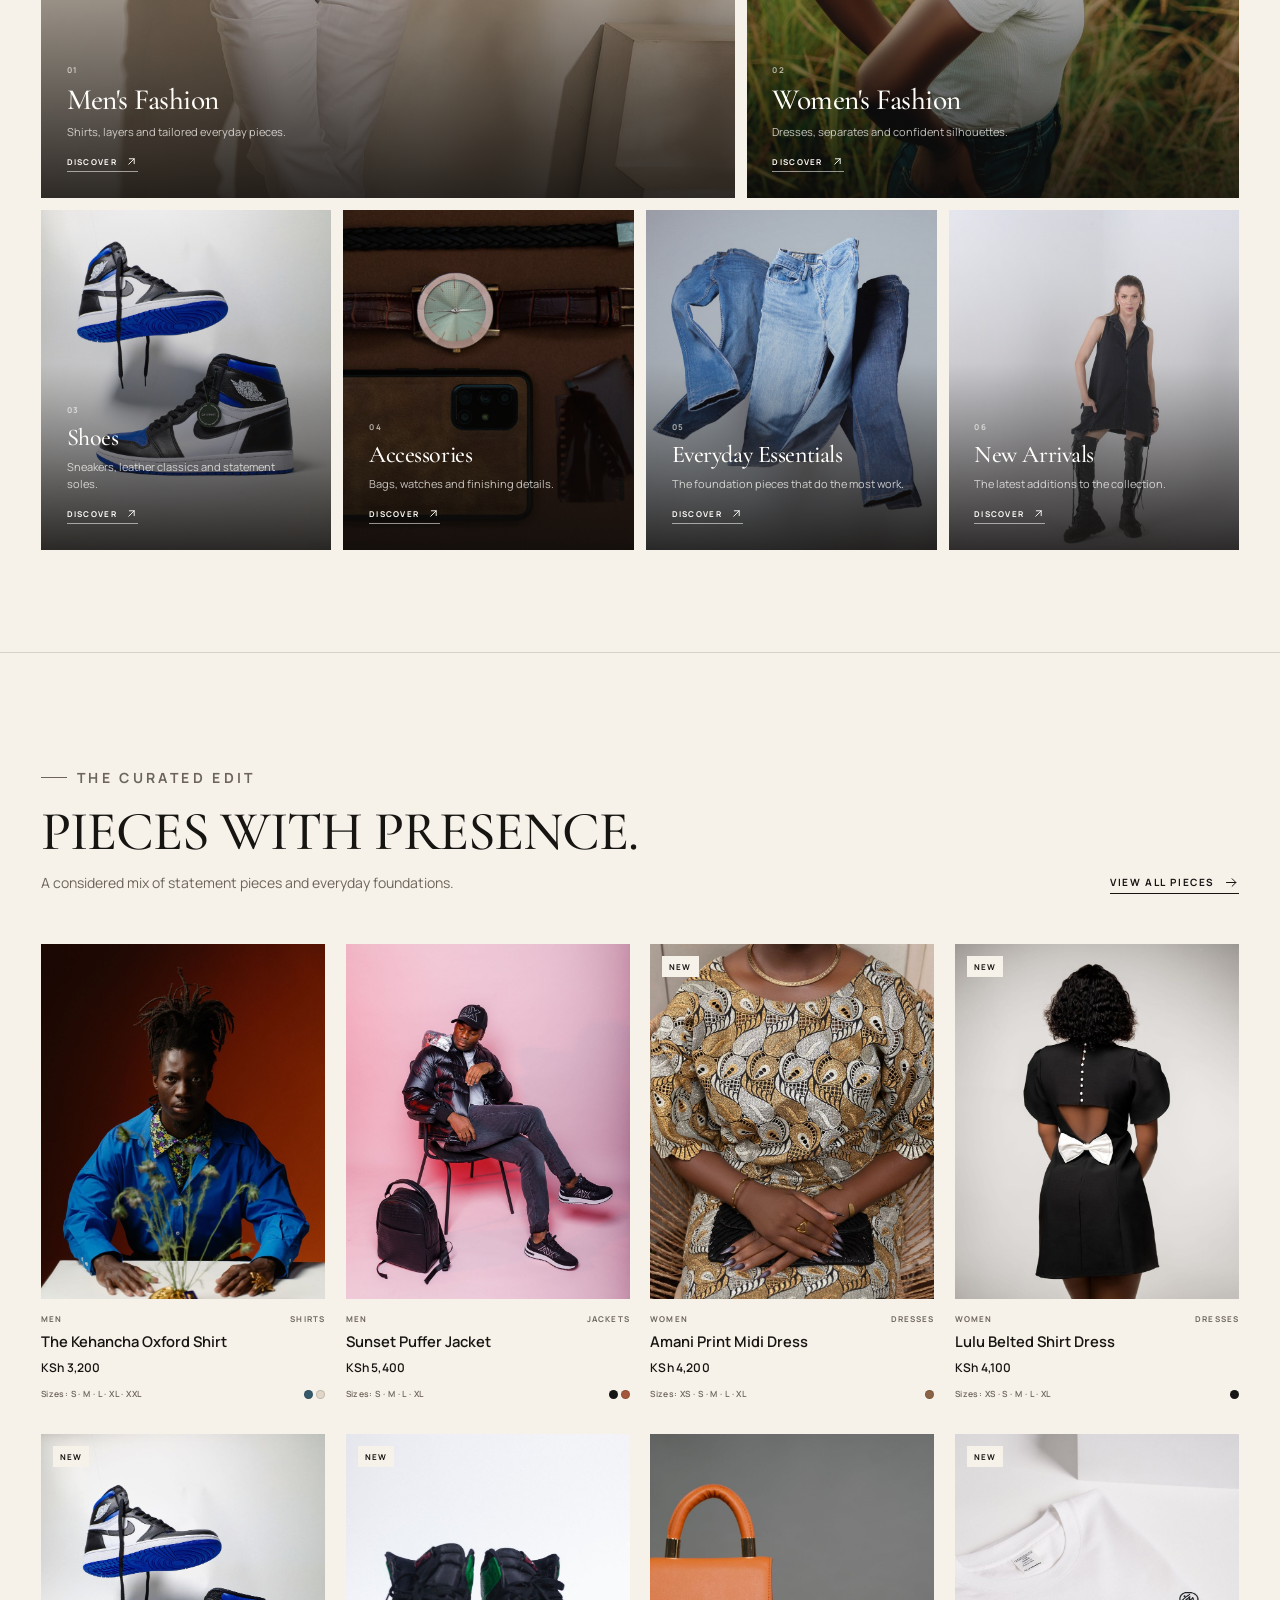
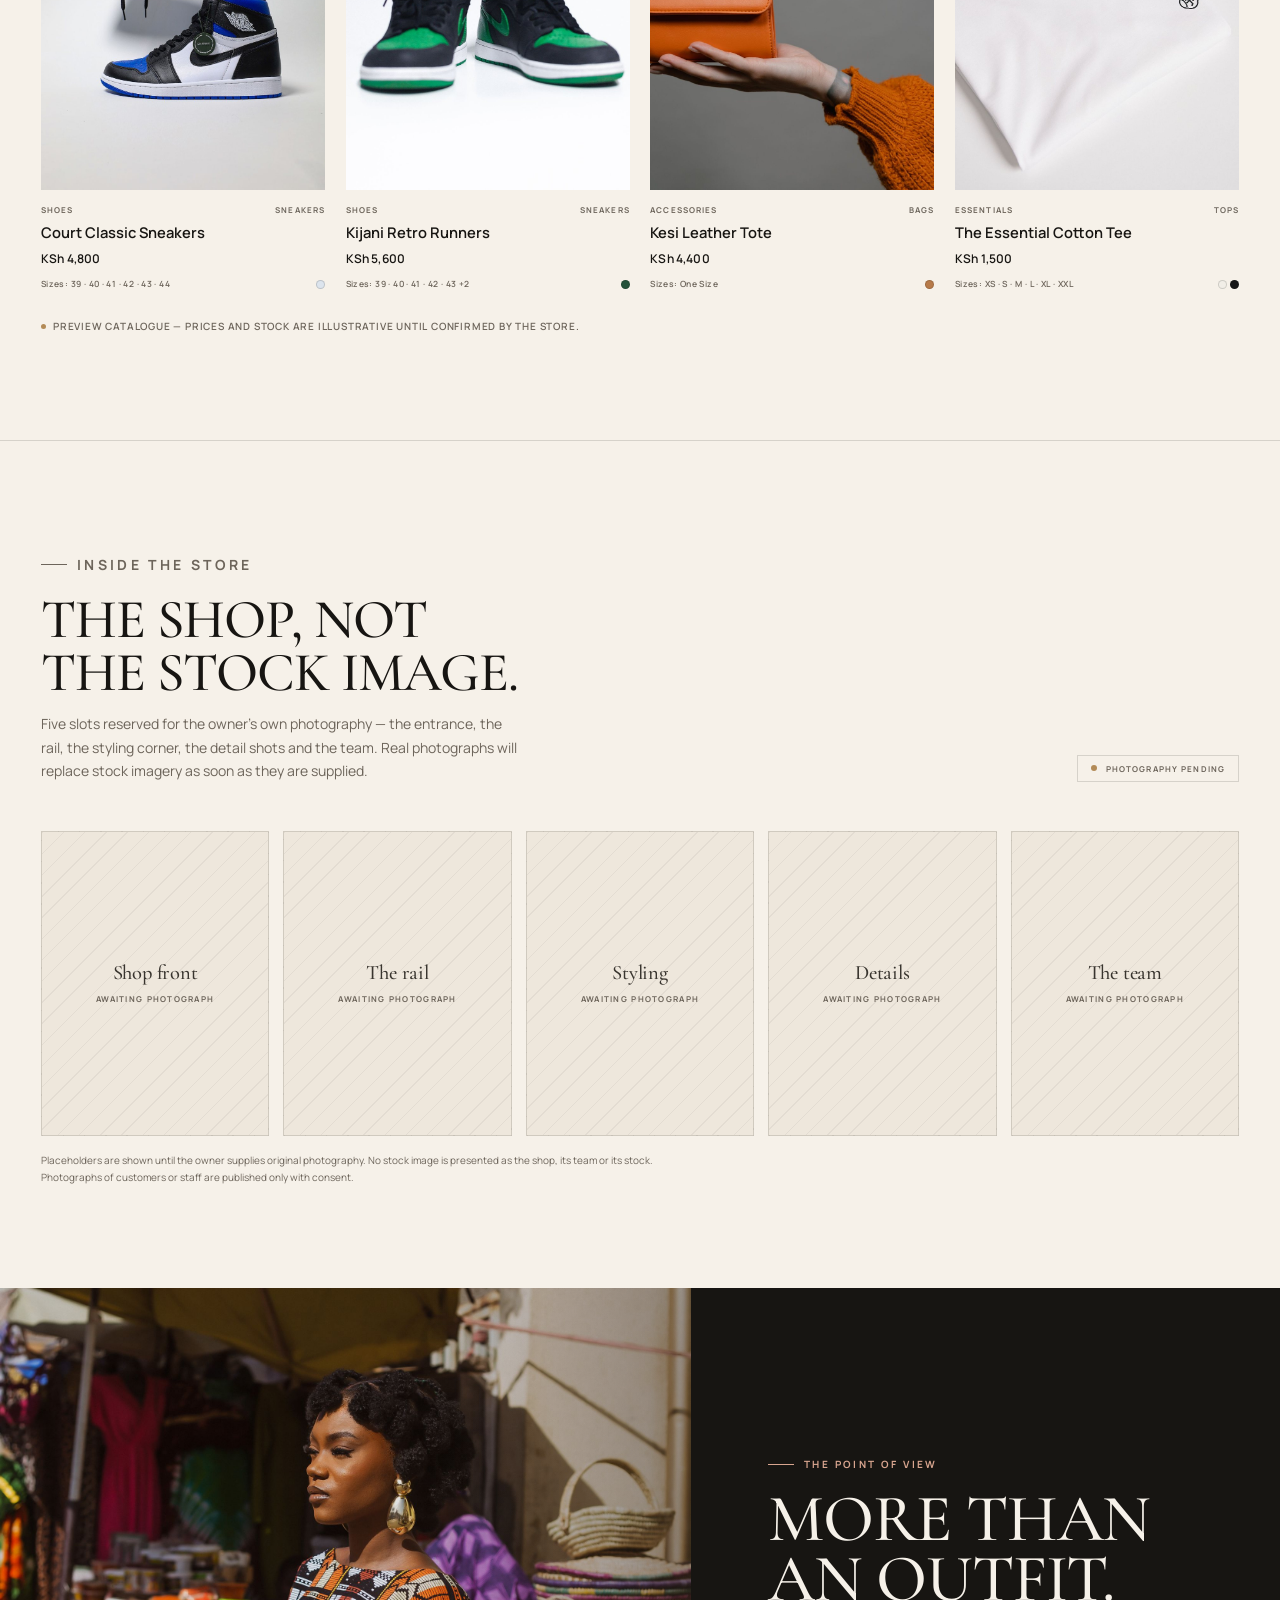
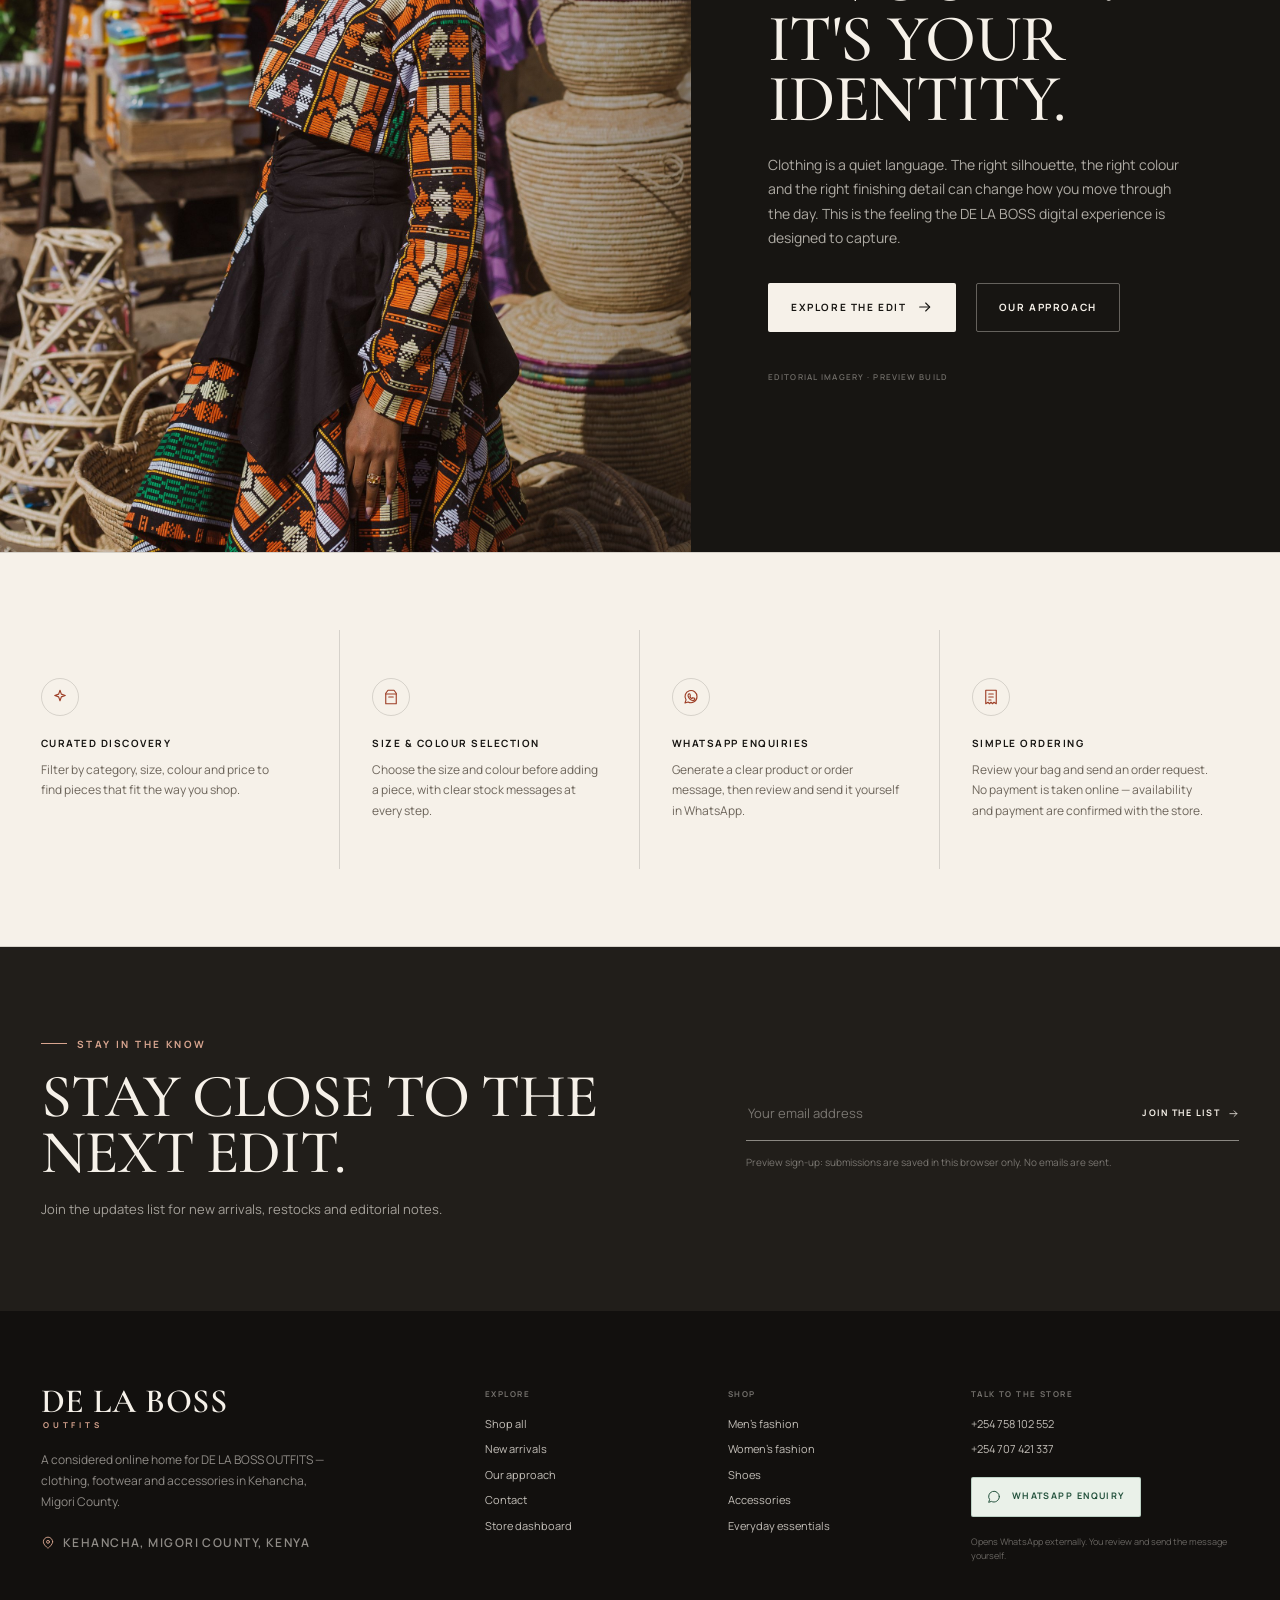
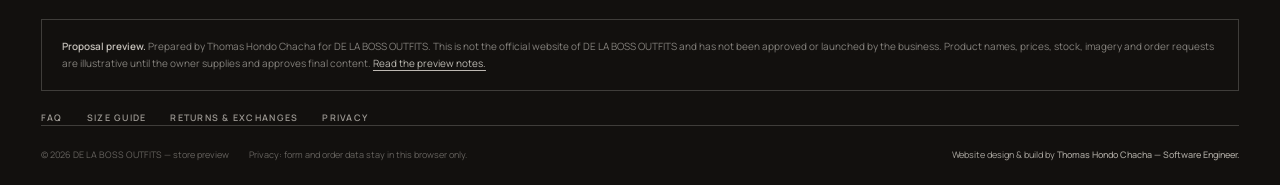
==== commit cd307157: "Reserve store photography slots on the home and about pages" ====
--- a/index.html
+++ b/index.html
@@ -21,9 +21,11 @@
   <link rel="preload" href="assets/fonts/manrope.woff2" as="font" type="font/woff2" crossorigin>
   <link rel="preload" href="assets/images/editorial/hero.jpg" as="image">
   <link rel="stylesheet" href="css/style.css">
+  <link rel="stylesheet" href="css/gallery.css">
   <script src="js/products.js" defer></script>
   <script src="js/app.js" defer></script>
   <script src="js/home.js" defer></script>
+  <script src="js/gallery.js" defer></script>
   <script type="application/ld+json">
   {
     "@context": "https://schema.org",
@@ -256,6 +258,68 @@
       </div>
     </section>
 
+    <section class="section section--bordered store-gallery" aria-labelledby="store-gallery-title">
+      <div class="container">
+        <div class="section-head">
+          <div class="section-head__copy">
+            <p class="eyebrow">Inside the store</p>
+            <h2 id="store-gallery-title">THE SHOP, NOT THE STOCK IMAGE.</h2>
+            <p>Five slots reserved for the owner's own photography — the entrance, the rail, the styling corner, the detail shots and the team. Real photographs will replace stock imagery as soon as they are supplied.</p>
+          </div>
+          <span class="store-gallery__status">Photography pending</span>
+        </div>
+
+        <div class="store-gallery__grid" data-store-gallery>
+          <figure class="store-shot is-pending" data-photo="assets/images/store/store-01.jpg">
+            <img alt="Shop front of DE LA BOSS OUTFITS in Kehancha, Migori County" loading="lazy" width="900" height="1200">
+            <div class="store-shot__pending" aria-hidden="true">
+              <strong>Shop front</strong>
+              <span>Awaiting photograph</span>
+            </div>
+            <figcaption class="store-shot__caption"><span class="store-shot__index">01</span> Shop front</figcaption>
+          </figure>
+
+          <figure class="store-shot is-pending" data-photo="assets/images/store/store-02.jpg">
+            <img alt="Clothing rail inside DE LA BOSS OUTFITS, Kehancha" loading="lazy" width="900" height="1200">
+            <div class="store-shot__pending" aria-hidden="true">
+              <strong>The rail</strong>
+              <span>Awaiting photograph</span>
+            </div>
+            <figcaption class="store-shot__caption"><span class="store-shot__index">02</span> The rail</figcaption>
+          </figure>
+
+          <figure class="store-shot is-pending" data-photo="assets/images/store/store-03.jpg">
+            <img alt="Styling and fitting corner inside DE LA BOSS OUTFITS" loading="lazy" width="900" height="1200">
+            <div class="store-shot__pending" aria-hidden="true">
+              <strong>Styling</strong>
+              <span>Awaiting photograph</span>
+            </div>
+            <figcaption class="store-shot__caption"><span class="store-shot__index">03</span> Styling corner</figcaption>
+          </figure>
+
+          <figure class="store-shot is-pending" data-photo="assets/images/store/store-04.jpg">
+            <img alt="Accessories and footwear displayed at DE LA BOSS OUTFITS" loading="lazy" width="900" height="1200">
+            <div class="store-shot__pending" aria-hidden="true">
+              <strong>Details</strong>
+              <span>Awaiting photograph</span>
+            </div>
+            <figcaption class="store-shot__caption"><span class="store-shot__index">04</span> Accessories &amp; footwear</figcaption>
+          </figure>
+
+          <figure class="store-shot is-pending" data-photo="assets/images/store/store-05.jpg">
+            <img alt="The team at DE LA BOSS OUTFITS, Kehancha" loading="lazy" width="900" height="1200">
+            <div class="store-shot__pending" aria-hidden="true">
+              <strong>The team</strong>
+              <span>Awaiting photograph</span>
+            </div>
+            <figcaption class="store-shot__caption"><span class="store-shot__index">05</span> The team at work</figcaption>
+          </figure>
+        </div>
+
+        <p class="store-gallery__note">Placeholders are shown until the owner supplies original photography. No stock image is presented as the shop, its team or its stock. Photographs of customers or staff are published only with consent.</p>
+      </div>
+    </section>
+
     <section class="campaign" aria-labelledby="campaign-title">
       <div class="campaign__grid">
         <div class="campaign__media">
--- a/css/gallery.css
+++ b/css/gallery.css
@@ -0,0 +1,166 @@
+/* ==========================================================================
+   DE LA BOSS OUTFITS — store photography gallery
+   Slots stay visible as labelled placeholders until real photographs are added.
+   ========================================================================== */
+
+.store-gallery__status {
+  display: inline-flex;
+  align-items: center;
+  gap: 9px;
+  padding: 7px 13px;
+  border: 1px solid var(--line);
+  color: var(--muted);
+  font-size: 8px;
+  font-weight: 700;
+  letter-spacing: 0.14em;
+  line-height: 1.4;
+  text-transform: uppercase;
+  white-space: nowrap;
+}
+
+.store-gallery__status::before {
+  content: "";
+  width: 6px;
+  height: 6px;
+  border-radius: 50%;
+  background: var(--gold);
+}
+
+.store-gallery__grid {
+  display: grid;
+  grid-template-columns: repeat(2, minmax(0, 1fr));
+  gap: 12px;
+}
+
+.store-shot {
+  position: relative;
+  display: block;
+  margin: 0;
+  overflow: hidden;
+  border: 1px solid var(--line);
+  background-color: var(--paper-2);
+  aspect-ratio: 3 / 4;
+}
+
+.store-shot img {
+  display: block;
+  width: 100%;
+  height: 100%;
+  object-fit: cover;
+  transition: transform 700ms var(--ease);
+}
+
+.store-shot:hover img {
+  transform: scale(1.04);
+}
+
+.store-shot__caption {
+  position: absolute;
+  right: 0;
+  bottom: 0;
+  left: 0;
+  z-index: 2;
+  display: flex;
+  align-items: baseline;
+  gap: 8px;
+  padding: 26px 14px 12px;
+  background: linear-gradient(to top, rgba(18, 16, 14, 0.86), rgba(18, 16, 14, 0));
+  color: var(--paper);
+  font-size: 8px;
+  font-weight: 700;
+  letter-spacing: 0.14em;
+  line-height: 1.4;
+  text-transform: uppercase;
+}
+
+.store-shot__index {
+  color: var(--accent-soft);
+}
+
+.store-shot.is-pending {
+  background-image: repeating-linear-gradient(135deg, rgba(23, 21, 18, 0.05) 0 1px, transparent 1px 15px);
+}
+
+.store-shot.is-pending img,
+.store-shot.is-pending .store-shot__caption {
+  visibility: hidden;
+}
+
+.store-shot__pending {
+  position: absolute;
+  inset: 0;
+  z-index: 3;
+  display: flex;
+  flex-direction: column;
+  align-items: center;
+  justify-content: center;
+  gap: 7px;
+  padding: 20px;
+  text-align: center;
+}
+
+.store-shot:not(.is-pending) .store-shot__pending {
+  display: none;
+}
+
+.store-shot__pending strong {
+  color: var(--ink-3);
+  font-family: var(--font-display);
+  font-size: clamp(1.1rem, 1.6vw, 1.45rem);
+  font-weight: 500;
+  letter-spacing: -0.01em;
+  line-height: 1.1;
+}
+
+.store-shot__pending span {
+  color: var(--muted);
+  font-size: 8px;
+  font-weight: 700;
+  letter-spacing: 0.16em;
+  text-transform: uppercase;
+}
+
+.store-gallery__note {
+  max-width: 640px;
+  margin-top: 16px;
+  color: var(--muted);
+  font-size: 10px;
+  line-height: 1.7;
+}
+
+.store-gallery__grid--three {
+  max-width: 960px;
+}
+
+@media (max-width: 639px) {
+  .store-gallery__grid--three .store-shot:first-child {
+    grid-column: span 2;
+  }
+}
+
+@media (min-width: 640px) {
+  .store-gallery__grid {
+    grid-template-columns: repeat(3, minmax(0, 1fr));
+    gap: 14px;
+  }
+}
+
+@media (min-width: 1024px) {
+  .store-gallery__grid {
+    grid-template-columns: repeat(5, minmax(0, 1fr));
+  }
+
+  .store-gallery__grid--three {
+    grid-template-columns: repeat(3, minmax(0, 1fr));
+  }
+}
+
+@media (prefers-reduced-motion: reduce) {
+  .store-shot img {
+    transition: none;
+  }
+
+  .store-shot:hover img {
+    transform: none;
+  }
+}
